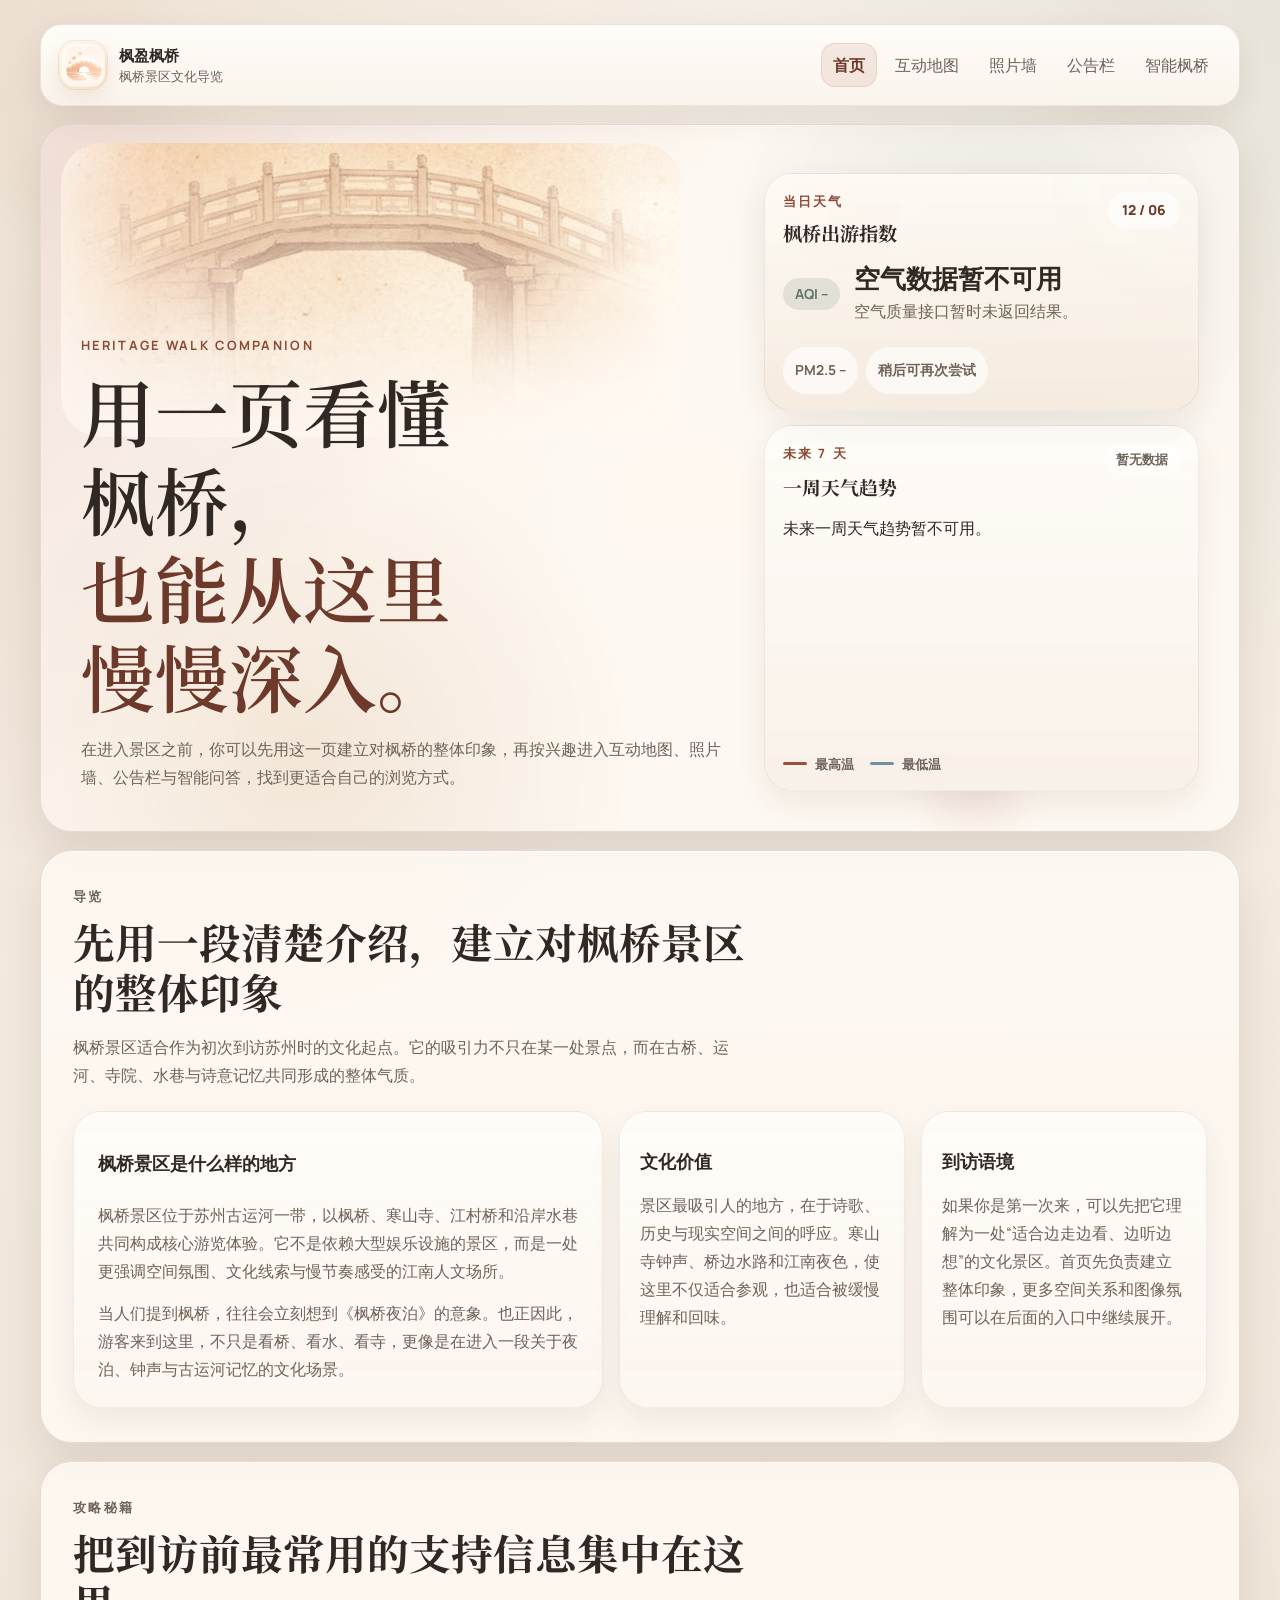
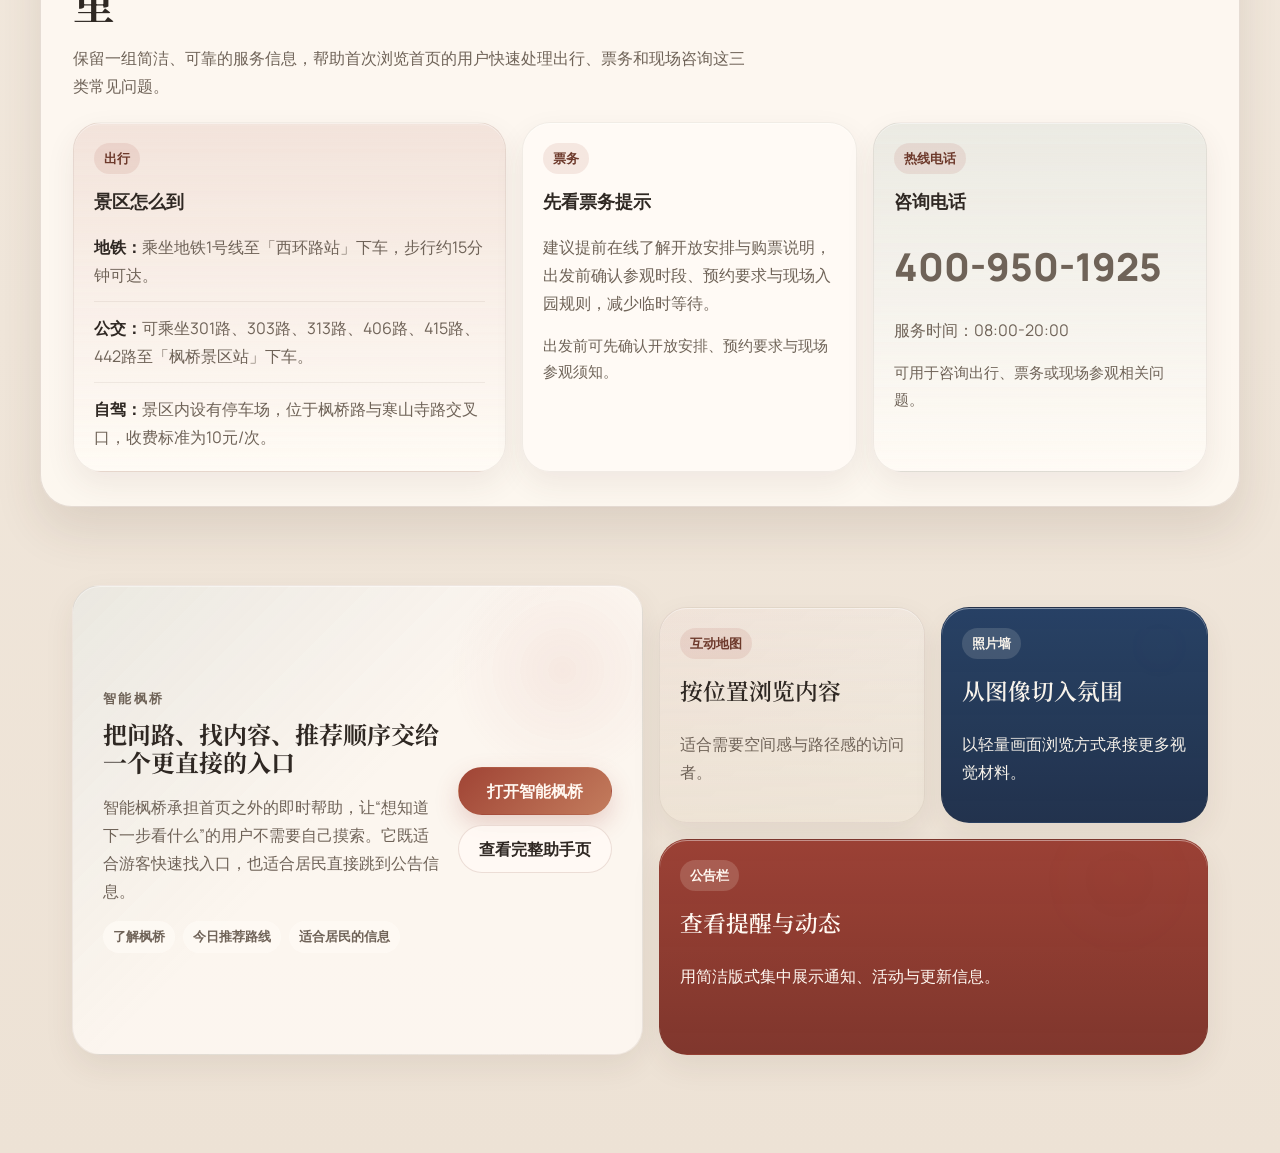
==== index.html @ 1d310743 "Version_2 commit: Refine the interative_map & photowall, substitue the log of website" ====
<!DOCTYPE html>
<html lang="zh-CN">
<head>
  <meta charset="UTF-8">
  <meta name="viewport" content="width=device-width, initial-scale=1.0">
  <title>枫盈枫桥 | 枫桥景区文化导览</title>
  <meta name="description" content="枫盈枫桥首页，集中呈现枫桥景区概览、游览信息、互动入口与社区动态。">
  <link rel="preconnect" href="https://fonts.googleapis.com">
  <link rel="preconnect" href="https://fonts.gstatic.com" crossorigin>
  <link href="https://fonts.googleapis.com/css2?family=Noto+Serif+SC:wght@400;500;600;700&family=Manrope:wght@400;500;600;700&display=swap" rel="stylesheet">
  <link rel="stylesheet" href="styles.css">
</head>
<body>
  <div class="page-shell">
    <header class="site-header">
      <a class="brand" href="#top" aria-label="返回首页">
        <span class="brand-mark"><img src="images/log.jpg" alt=""></span>
        <span class="brand-copy">
          <strong>枫盈枫桥</strong>
          <span>枫桥景区文化导览</span>
        </span>
      </a>

      <button class="menu-toggle" type="button" aria-expanded="false" aria-controls="site-nav">
        <span></span>
        <span></span>
        <span></span>
        <span class="sr-only">打开导航</span>
      </button>

      <nav class="site-nav" id="site-nav" aria-label="全站导航">
        <a href="#top" aria-current="page">首页</a>
        <a href="interactive-map.html">互动地图</a>
        <a href="photo-wall.html">照片墙</a>
        <a href="notice-board.html">公告栏</a>
        <a href="smart-agent.html">智能枫桥</a>
      </nav>
    </header>

    <main id="top">
        <section class="hero">
          <figure class="hero-bridge-art" aria-hidden="true">
          <img src="images/background_1.png" alt="">
          </figure>

        <div class="hero-copy">
          <p class="eyebrow">Heritage Walk Companion</p>
          <h1>用一页看懂枫桥，
            <span>也能从这里慢慢深入。</span>
          </h1>
          <p class="hero-summary">
            在进入景区之前，你可以先用这一页建立对枫桥的整体印象，再按兴趣进入互动地图、照片墙、公告栏与智能问答，找到更适合自己的浏览方式。
          </p>
        </div>

        <aside class="hero-panel" aria-label="概览信息">
          <section class="weather-card" aria-label="当日天气">
            <div class="weather-card-head">
              <div>
                <p class="eyebrow">当日天气</p>
                <h2>枫桥出游指数</h2>
              </div>
              <span class="weather-date" data-weather-date>加载中</span>
            </div>

            <div class="weather-ticker" data-weather-ticker>
              <article class="weather-slide is-active" data-weather-slide="overview">
                <div class="weather-main">
                  <span class="weather-icon" aria-hidden="true" data-weather-icon>…</span>
                  <div>
                    <strong data-weather-temp>实时获取中</strong>
                    <p data-weather-summary>正在同步枫桥景区当日天气。</p>
                  </div>
                </div>
                <div class="weather-meta">
                  <span data-weather-high>最高 --°C</span>
                  <span data-weather-low>最低 --°C</span>
                </div>
              </article>

              <article class="weather-slide" data-weather-slide="air">
                <div class="weather-main">
                  <span class="weather-badge" data-weather-aqi-badge>AQI --</span>
                  <div>
                    <strong data-weather-aqi-level>空气质量同步中</strong>
                    <p data-weather-aqi-summary>正在获取实时空气质量数据。</p>
                  </div>
                </div>
                <div class="weather-meta">
                  <span data-weather-pm25>PM2.5 --</span>
                  <span data-weather-aqi-tip>出行建议加载中</span>
                </div>
              </article>

              <article class="weather-slide" data-weather-slide="comfort">
                <div class="weather-main">
                  <span class="weather-badge" data-weather-humidity-badge>湿度 --</span>
                  <div>
                    <strong data-weather-wind>风速 --</strong>
                    <p data-weather-comfort-summary>正在生成当日出游感受。</p>
                  </div>
                </div>
                <div class="weather-meta">
                  <span data-weather-update>实时天气接入中</span>
                  <span data-weather-location>定位到枫桥景区</span>
                </div>
              </article>
            </div>
          </section>

          <section class="forecast-card" aria-label="未来七天天气趋势">
            <div class="forecast-card-head">
              <div>
                <p class="eyebrow">未来 7 天</p>
                <h2>一周天气趋势</h2>
              </div>
              <span class="forecast-update" data-forecast-update>同步中</span>
            </div>
            <div class="forecast-chart" data-forecast-chart aria-live="polite">
              正在生成未来一周天气趋势...
            </div>
            <div class="forecast-legend" aria-label="气温图例">
              <span><i class="forecast-legend-line forecast-legend-line-high" aria-hidden="true"></i>最高温</span>
              <span><i class="forecast-legend-line forecast-legend-line-low" aria-hidden="true"></i>最低温</span>
            </div>
          </section>
        </aside>
      </section>

      <section class="section section-guide" id="guide">
        <div class="section-heading">
          <p class="eyebrow">导览</p>
          <h2>先用一段清楚介绍，建立对枫桥景区的整体印象</h2>
          <p>枫桥景区适合作为初次到访苏州时的文化起点。它的吸引力不只在某一处景点，而在古桥、运河、寺院、水巷与诗意记忆共同形成的整体气质。</p>
        </div>

        <div class="overview-grid">
          <article class="overview-card overview-card-primary">
            <h3>枫桥景区是什么样的地方</h3>
            <p>枫桥景区位于苏州古运河一带，以枫桥、寒山寺、江村桥和沿岸水巷共同构成核心游览体验。它不是依赖大型娱乐设施的景区，而是一处更强调空间氛围、文化线索与慢节奏感受的江南人文场所。</p>
            <p>当人们提到枫桥，往往会立刻想到《枫桥夜泊》的意象。也正因此，游客来到这里，不只是看桥、看水、看寺，更像是在进入一段关于夜泊、钟声与古运河记忆的文化场景。</p>
          </article>
          <article class="overview-card">
            <h3>文化价值</h3>
            <p>景区最吸引人的地方，在于诗歌、历史与现实空间之间的呼应。寒山寺钟声、桥边水路和江南夜色，使这里不仅适合参观，也适合被缓慢理解和回味。</p>
          </article>
          <article class="overview-card">
            <h3>到访语境</h3>
            <p>如果你是第一次来，可以先把它理解为一处“适合边走边看、边听边想”的文化景区。首页先负责建立整体印象，更多空间关系和图像氛围可以在后面的入口中继续展开。</p>
          </article>
        </div>
      </section>

      <section class="section section-services" id="services">
        <div class="section-heading">
          <p class="eyebrow">攻略秘籍</p>
          <h2>把到访前最常用的支持信息集中在这里</h2>
          <p>保留一组简洁、可靠的服务信息，帮助首次浏览首页的用户快速处理出行、票务和现场咨询这三类常见问题。</p>
        </div>

        <div class="services-grid">
          <article class="service-card service-card-accent">
            <span class="entry-tag">出行</span>
            <h3>景区怎么到</h3>
            <div class="travel-list">
              <p><strong>地铁：</strong>乘坐地铁1号线至「西环路站」下车，步行约15分钟可达。</p>
              <p><strong>公交：</strong>可乘坐301路、303路、313路、406路、415路、442路至「枫桥景区站」下车。</p>
              <p><strong>自驾：</strong>景区内设有停车场，位于枫桥路与寒山寺路交叉口，收费标准为10元/次。</p>
            </div>
          </article>
          <article class="service-card">
            <span class="entry-tag">票务</span>
            <h3>先看票务提示</h3>
            <p>建议提前在线了解开放安排与购票说明，出发前确认参观时段、预约要求与现场入园规则，减少临时等待。</p>
            <p class="service-note">出发前可先确认开放安排、预约要求与现场参观须知。</p>
          </article>
          <article class="service-card service-card-dark">
            <span class="entry-tag">热线电话</span>
            <h3>咨询电话</h3>
            <p class="service-hotline">400-950-1925</p>
            <p>服务时间：08:00-20:00</p>
            <p class="service-note">可用于咨询出行、票务或现场参观相关问题。</p>
          </article>
        </div>
      </section>

      <section class="section section-entries">
        <div class="entry-layout">
          <div class="agent-banner">
            <div>
              <p class="eyebrow">智能枫桥</p>
              <h2>把问路、找内容、推荐顺序交给一个更直接的入口</h2>
              <p>智能枫桥承担首页之外的即时帮助，让“想知道下一步看什么”的用户不需要自己摸索。它既适合游客快速找入口，也适合居民直接跳到公告信息。</p>
              <div class="agent-preview-chips" aria-label="智能枫桥快捷帮助">
                <span>了解枫桥</span>
                <span>今日推荐路线</span>
                <span>适合居民的信息</span>
              </div>
            </div>
            <div class="agent-entry-actions">
              <button class="button button-primary" type="button" data-open-assistant="homepage">打开智能枫桥</button>
              <a class="button button-secondary" href="smart-agent.html">查看完整助手页</a>
            </div>
          </div>

          <div class="entry-grid">
            <a class="entry-card" href="interactive-map.html">
              <span class="entry-tag">互动地图</span>
              <h3>按位置浏览内容</h3>
              <p>适合需要空间感与路径感的访问者。</p>
            </a>
            <a class="entry-card entry-card-photo" href="photo-wall.html">
              <span class="entry-tag">照片墙</span>
              <h3>从图像切入氛围</h3>
              <p>以轻量画面浏览方式承接更多视觉材料。</p>
            </a>
            <a class="entry-card entry-card-notice" href="notice-board.html">
              <span class="entry-tag">公告栏</span>
              <h3>查看提醒与动态</h3>
              <p>用简洁版式集中展示通知、活动与更新信息。</p>
            </a>
          </div>
        </div>
      </section>
    </main>
  </div>

  <div class="assistant-modal" id="assistant-modal" aria-hidden="true">
    <div class="assistant-modal-backdrop" data-close-assistant="true"></div>
    <section class="assistant-sheet" role="dialog" aria-modal="true" aria-labelledby="assistant-sheet-title">
      <header class="assistant-sheet-header">
        <div>
          <p class="eyebrow">智能枫桥</p>
          <h2 id="assistant-sheet-title">景区导览助手</h2>
        </div>
        <button class="assistant-close" type="button" data-close-assistant="true" aria-label="关闭智能枫桥">关闭</button>
      </header>
      <div class="assistant-sheet-body" id="assistant-modal-root"></div>
    </section>
  </div>

  <script src="script.js"></script>
  <script src="smart-agent-data.js"></script>
  <script src="smart-agent.js"></script>
</body>
</html>
---- styles.css ----
﻿:root {
  --color-bg: #f6eee2;
  --color-bg-soft: #fcf7ef;
  --color-paper: #fff8f1;
  --color-surface: rgba(255, 250, 244, 0.82);
  --color-surface-strong: #faf2e5;
  --color-surface-card-top: rgba(255, 253, 249, 0.9);
  --color-surface-card-bottom: rgba(250, 244, 237, 0.82);
  --color-surface-panel-top: rgba(252, 248, 242, 0.98);
  --color-surface-panel-bottom: rgba(247, 239, 231, 0.96);
  --color-text: #2f2823;
  --color-text-muted: #6f6358;
  --color-text-soft: #8a7b70;
  --color-border: rgba(87, 61, 46, 0.14);
  --color-border-soft: rgba(74, 57, 45, 0.08);
  --color-border-strong: rgba(101, 73, 56, 0.12);
  --color-accent: #8c4a37;
  --color-accent-deep: #6d392b;
  --color-maple: #a04435;
  --color-maple-soft: rgba(160, 68, 53, 0.12);
  --color-vermillion: #b5523f;
  --color-moss: #6e8167;
  --color-forest: #5c7465;
  --color-lacquer: #5a3b2d;
  --color-gold-wash: rgba(202, 163, 105, 0.14);
  --color-overlay: rgba(44, 36, 30, 0.3);
  --color-overlay-strong: rgba(44, 36, 30, 0.34);
  --shadow-card: 0 22px 48px rgba(73, 48, 33, 0.12);
  --shadow-soft: 0 12px 30px rgba(73, 48, 33, 0.08);
  --shadow-raised: 0 14px 28px rgba(61, 44, 33, 0.16);
  --shadow-accent: 0 10px 24px rgba(160, 68, 53, 0.22);
  --radius-xl: 32px;
  --radius-lg: 28px;
  --radius-md: 20px;
  --radius-sm: 14px;
  --space-2xs: 8px;
  --space-xs: 10px;
  --space-sm: 14px;
  --space-md: 18px;
  --space-lg: 22px;
  --space-xl: 28px;
  --focus-ring: 0 0 0 3px rgba(160, 68, 53, 0.16);
  --transition-base: 0.22s ease;
  --transition-slow: 0.28s ease;
  --bg: var(--color-bg);
  --bg-soft: var(--color-bg-soft);
  --surface: var(--color-surface);
  --surface-strong: var(--color-surface-strong);
  --paper: var(--color-paper);
  --ink: var(--color-text);
  --muted: var(--color-text-muted);
  --line: var(--color-border);
  --accent: var(--color-accent);
  --accent-deep: var(--color-accent-deep);
  --maple: var(--color-maple);
  --maple-soft: var(--color-maple-soft);
  --vermillion: var(--color-vermillion);
  --moss: var(--color-moss);
  --forest: var(--color-forest);
  --lacquer: var(--color-lacquer);
  --gold-wash: var(--color-gold-wash);
  --shadow: var(--shadow-card);
}

* {
  box-sizing: border-box;
}

html {
  scroll-behavior: smooth;
}

body {
  margin: 0;
  line-height: 1.5;
  font-family: "Manrope", "PingFang SC", "Microsoft YaHei", sans-serif;
  color: var(--ink);
  background:
    radial-gradient(circle at top left, rgba(177, 134, 95, 0.16), transparent 26%),
    radial-gradient(circle at top right, rgba(115, 137, 120, 0.12), transparent 24%),
    radial-gradient(circle at 18% 22%, rgba(160, 68, 53, 0.07), transparent 18%),
    linear-gradient(180deg, #f8f1e8 0%, #f3eadf 40%, #ede2d5 100%);
}

body::before {
  content: "";
  position: fixed;
  inset: 0;
  pointer-events: none;
  background:
    radial-gradient(circle at 8% 14%, rgba(160, 68, 53, 0.06), transparent 10%),
    radial-gradient(circle at 88% 10%, rgba(181, 82, 63, 0.05), transparent 9%),
    radial-gradient(circle at 82% 78%, rgba(160, 68, 53, 0.04), transparent 10%);
  z-index: 0;
}

body.nav-open {
  overflow: hidden;
}

body.map-modal-open {
  overflow: hidden;
}

body.assistant-open {
  overflow: hidden;
}

body.photo-lightbox-open {
  overflow: hidden;
}

body.photo-wall-page {
  background:
    radial-gradient(circle at top left, rgba(185, 150, 119, 0.16), transparent 24%),
    radial-gradient(circle at 85% 12%, rgba(104, 129, 117, 0.14), transparent 20%),
    linear-gradient(180deg, #f7f0e6 0%, #f3ecdf 45%, #efe5d8 100%);
}

body.interactive-map-page {
  background:
    radial-gradient(circle at top left, rgba(166, 139, 109, 0.18), transparent 24%),
    radial-gradient(circle at top right, rgba(93, 122, 129, 0.14), transparent 22%),
    linear-gradient(180deg, #f6efe3 0%, #f0e6d7 42%, #ebe2d3 100%);
}

body.notice-board-page {
  background:
    radial-gradient(circle at top left, rgba(153, 129, 107, 0.14), transparent 24%),
    radial-gradient(circle at top right, rgba(123, 142, 129, 0.12), transparent 22%),
    linear-gradient(180deg, #f4eee4 0%, #eee6da 46%, #e7ddd0 100%);
}

body.smart-agent-page {
  background:
    radial-gradient(circle at top left, rgba(179, 142, 108, 0.16), transparent 24%),
    radial-gradient(circle at top right, rgba(111, 132, 120, 0.14), transparent 22%),
    linear-gradient(180deg, #f6efe4 0%, #f0e7db 46%, #eadecf 100%);
}

a {
  color: inherit;
  text-decoration: none;
  transition: color var(--transition-base), background-color var(--transition-base), border-color var(--transition-base), box-shadow var(--transition-base), transform var(--transition-base);
}

button,
input,
textarea,
select {
  font: inherit;
}

button,
input,
textarea,
select,
a,
[role="button"] {
  transition: color var(--transition-base), background-color var(--transition-base), border-color var(--transition-base), box-shadow var(--transition-base), transform var(--transition-base), opacity var(--transition-base);
}

:where(a, button, input, textarea, select, [role="button"]):focus-visible {
  outline: none;
  box-shadow: var(--focus-ring);
}

.sr-only {
  position: absolute;
  width: 1px;
  height: 1px;
  padding: 0;
  margin: -1px;
  overflow: hidden;
  clip: rect(0, 0, 0, 0);
  white-space: nowrap;
  border: 0;
}

.page-shell {
  width: min(1120px, calc(100% - 24px));
  margin: 0 auto;
  padding: 18px 0 64px;
  position: relative;
  z-index: 1;
}

.site-header {
  position: sticky;
  top: 12px;
  z-index: 20;
  display: flex;
  align-items: center;
  justify-content: space-between;
  gap: 12px;
  padding: 14px 16px;
  border: 1px solid var(--color-border-strong);
  border-radius: 22px;
  background:
    linear-gradient(180deg, var(--color-surface-card-top), rgba(250, 243, 235, 0.84)),
    rgba(251, 247, 241, 0.84);
  backdrop-filter: blur(16px);
  box-shadow: var(--shadow-soft);
}

.brand {
  display: inline-flex;
  align-items: center;
  gap: 12px;
  min-width: 0;
}

.brand-mark {
  position: relative;
  display: grid;
  place-items: center;
  width: 48px;
  height: 48px;
  padding: 3px;
  border-radius: 16px;
  overflow: hidden;
  background:
    radial-gradient(circle at 30% 28%, rgba(255, 249, 242, 0.98), rgba(251, 238, 224, 0.94) 52%, rgba(238, 215, 188, 0.88) 100%),
    linear-gradient(180deg, rgba(255, 251, 245, 0.98), rgba(243, 230, 214, 0.92));
  box-shadow:
    0 8px 18px rgba(180, 125, 81, 0.14),
    0 0 0 1px rgba(212, 176, 139, 0.26),
    inset 0 1px 0 rgba(255, 255, 255, 0.66);
  isolation: isolate;
}

.brand-mark::before {
  content: "";
  position: absolute;
  inset: 4px;
  border-radius: 13px;
  background:
    radial-gradient(circle at 50% 50%, rgba(246, 194, 143, 0.18), transparent 64%),
    linear-gradient(180deg, rgba(255, 248, 241, 0.72), rgba(255, 241, 226, 0.3));
  z-index: 0;
}

.brand-mark img {
  display: block;
  width: 100%;
  height: 100%;
  position: relative;
  z-index: 1;
  border-radius: 13px;
  object-fit: cover;
  box-shadow:
    0 0 0 1px rgba(255, 247, 237, 0.72),
    0 0 18px rgba(244, 190, 140, 0.12);
  filter: saturate(1.03) brightness(1.01);
}

.brand-copy {
  display: flex;
  flex-direction: column;
  min-width: 0;
}

.brand-copy strong {
  font-size: 0.96rem;
}

.brand-copy span {
  color: var(--muted);
  font-size: 0.8rem;
}

.menu-toggle {
  display: inline-flex;
  flex-direction: column;
  justify-content: center;
  gap: 4px;
  width: 44px;
  height: 44px;
  padding: 0 11px;
  border: 0;
  border-radius: 14px;
  background: linear-gradient(180deg, #f3e8db, #eadccc);
  cursor: pointer;
}

.menu-toggle span:not(.sr-only) {
  display: block;
  width: 100%;
  height: 2px;
  border-radius: 999px;
  background: var(--ink);
  transition: transform 0.25s ease, opacity 0.25s ease;
}

.site-nav {
  position: fixed;
  top: 84px;
  right: 12px;
  left: 12px;
  display: grid;
  gap: 8px;
  padding: 16px;
  border: 1px solid var(--color-border-strong);
  border-radius: 24px;
  background:
    linear-gradient(180deg, rgba(255, 251, 245, 0.98), rgba(249, 241, 232, 0.98)),
    rgba(250, 244, 235, 0.98);
  box-shadow: var(--shadow);
  transform: translateY(-16px);
  opacity: 0;
  pointer-events: none;
  transition: opacity 0.25s ease, transform 0.25s ease;
}

.site-nav a {
  display: block;
  padding: 12px 14px;
  border-radius: 14px;
  color: var(--muted);
  background: rgba(255, 255, 255, 0.48);
}

.site-nav a[aria-current="page"] {
  background:
    linear-gradient(180deg, rgba(160, 68, 53, 0.16), rgba(196, 129, 93, 0.12)),
    rgba(255, 247, 239, 0.9);
  color: var(--accent-deep);
  font-weight: 800;
  box-shadow: inset 0 0 0 1px rgba(160, 68, 53, 0.12);
}

.site-nav a:hover,
.site-nav a:focus-visible {
  background: rgba(177, 96, 73, 0.1);
  color: var(--ink);
}

body.nav-open .site-nav {
  opacity: 1;
  transform: translateY(0);
  pointer-events: auto;
}

body.nav-open .menu-toggle span:nth-child(1) {
  transform: translateY(6px) rotate(45deg);
}

body.nav-open .menu-toggle span:nth-child(2) {
  opacity: 0;
}

body.nav-open .menu-toggle span:nth-child(3) {
  transform: translateY(-6px) rotate(-45deg);
}

main {
  display: grid;
  gap: 18px;
  margin-top: 18px;
}

.photo-wall-main {
  display: grid;
  gap: 18px;
  margin-top: 18px;
}

.interactive-map-main {
  display: grid;
  gap: 18px;
  margin-top: 18px;
}

.notice-board-main {
  display: grid;
  gap: 18px;
  margin-top: 18px;
}

.smart-agent-main {
  display: grid;
  gap: 18px;
  margin-top: 18px;
}

.hero,
.section {
  border: 1px solid var(--line);
  border-radius: var(--radius-xl);
  background: var(--surface);
  box-shadow: var(--shadow);
  box-shadow:
    inset 0 1px 0 rgba(255, 255, 255, 0.48),
    var(--shadow);
}

.section[id] {
  scroll-margin-top: 108px;
}

.hero {
  position: relative;
  overflow: hidden;
  display: grid;
  gap: 24px;
  padding: 28px 20px;
  isolation: isolate;
}

.hero::before {
  content: "";
  position: absolute;
  inset: 0;
  background:
    linear-gradient(135deg, rgba(160, 68, 53, 0.12), transparent 38%),
    radial-gradient(circle at 80% 18%, rgba(111, 132, 120, 0.14), transparent 25%),
    radial-gradient(circle at 22% 90%, rgba(200, 155, 107, 0.18), transparent 30%),
    radial-gradient(circle at 12% 18%, rgba(181, 82, 63, 0.07), transparent 16%);
  pointer-events: none;
}

.hero::after {
  content: "";
  position: absolute;
  inset: auto auto -10% 68%;
  width: 240px;
  height: 240px;
  background:
    radial-gradient(circle at 50% 50%, rgba(160, 68, 53, 0.13), transparent 38%),
    radial-gradient(circle at 30% 38%, rgba(192, 112, 86, 0.16), transparent 22%);
  filter: blur(12px);
  pointer-events: none;
}

.hero-copy,
.hero-panel,
.section {
  position: relative;
}

.hero-copy,
.hero-panel {
  z-index: 2;
}

.hero .hero-copy {
  padding-top: 72px;
}

.hero-bridge-art {
  position: absolute;
  top: 18px;
  left: 16px;
  width: min(74%, 700px);
  margin: 0;
  opacity: 0.76;
  pointer-events: none;
  z-index: 1;
  filter: saturate(0.94);
}

.hero-bridge-art::after {
  content: "";
  position: absolute;
  inset: 0;
  background:
    radial-gradient(circle at 26% 24%, rgba(255, 244, 233, 0.12) 0%, rgba(255, 244, 233, 0.02) 42%, rgba(255, 244, 233, 0) 68%),
    linear-gradient(180deg, rgba(255, 248, 241, 0.05) 0%, rgba(255, 248, 241, 0.22) 38%, rgba(255, 248, 241, 0.84) 84%, rgba(255, 248, 241, 0.96) 100%),
    linear-gradient(90deg, rgba(255, 248, 241, 0.84) 0%, rgba(255, 248, 241, 0.14) 14%, rgba(255, 248, 241, 0.02) 34%, rgba(255, 248, 241, 0.04) 74%, rgba(255, 248, 241, 0.72) 100%);
  border-radius: 40px;
}

.hero-bridge-art img {
  display: block;
  width: 100%;
  height: auto;
  border-radius: 40px;
  filter: sepia(0.08) saturate(0.95) contrast(0.99) brightness(1.02);
  mix-blend-mode: screen;
  -webkit-mask-image:
    radial-gradient(circle at 34% 32%, rgba(0, 0, 0, 1) 0%, rgba(0, 0, 0, 0.98) 28%, rgba(0, 0, 0, 0.86) 52%, rgba(0, 0, 0, 0.42) 78%, transparent 100%),
    linear-gradient(180deg, rgba(0, 0, 0, 0.98) 0%, rgba(0, 0, 0, 0.9) 42%, rgba(0, 0, 0, 0.36) 82%, transparent 100%);
  mask-image:
    radial-gradient(circle at 34% 32%, rgba(0, 0, 0, 1) 0%, rgba(0, 0, 0, 0.98) 28%, rgba(0, 0, 0, 0.86) 52%, rgba(0, 0, 0, 0.42) 78%, transparent 100%),
    linear-gradient(180deg, rgba(0, 0, 0, 0.98) 0%, rgba(0, 0, 0, 0.9) 42%, rgba(0, 0, 0, 0.36) 82%, transparent 100%);
}

.eyebrow {
  margin: 0 0 10px;
  color: var(--accent);
  font-size: 0.8rem;
  font-weight: 700;
  letter-spacing: 0.18em;
  text-transform: uppercase;
}

.hero h1,
.section-heading h2,
.agent-banner h2,
.weather-card h2 {
  margin: 0;
  font-family: "Noto Serif SC", serif;
  line-height: 1.2;
}

.hero h1 {
  max-width: 10ch;
  font-size: clamp(2.1rem, 7vw, 4.6rem);
  font-weight: 600;
}

.hero h1 span {
  display: block;
  color: var(--accent-deep);
}

.hero-summary,
.section-heading p,
.overview-card p,
.travel-list p,
.wander-card p,
.service-card p,
.agent-banner p,
.entry-card p,
.hero-card p {
  color: var(--muted);
  line-height: 1.75;
}

.hero-actions {
  display: flex;
  flex-direction: column;
  gap: 10px;
  margin-top: 22px;
}

.hero-copy > *:last-child,
.interactive-map-copy > *:last-child,
.photo-wall-hero-copy > *:last-child,
.smart-agent-copy > *:last-child {
  margin-bottom: 0;
}

.button {
  display: inline-flex;
  align-items: center;
  justify-content: center;
  min-height: 48px;
  padding: 0 20px;
  border-radius: 999px;
  font-weight: 700;
  border: 1px solid transparent;
}

.button-primary {
  background: linear-gradient(135deg, var(--maple), #c37c5d);
  color: #fff8f1;
  box-shadow: var(--shadow-accent);
}

.button-secondary {
  border: 1px solid rgba(140, 74, 55, 0.16);
  background: rgba(255, 250, 245, 0.8);
}

.button:hover,
.button:focus-visible {
  transform: translateY(-1px);
}

.button-primary:hover,
.button-primary:focus-visible {
  filter: saturate(1.03);
}

.button-secondary:hover,
.button-secondary:focus-visible {
  background: rgba(255, 248, 240, 0.94);
}

.hero-panel {
  display: grid;
  gap: 14px;
}

.hero-card,
.weather-card,
.overview-card,
.wander-card,
.service-card,
.entry-card,
.agent-banner {
  border: 1px solid var(--color-border-soft);
  border-radius: var(--radius-lg);
  background:
    linear-gradient(180deg, rgba(255, 253, 249, 0.8), rgba(251, 244, 236, 0.72)),
    rgba(255, 251, 245, 0.7);
  box-shadow:
    inset 0 1px 0 rgba(255, 255, 255, 0.42),
    var(--shadow-soft);
}

.hero-card {
  padding: 20px;
}

.weather-card {
  position: relative;
  overflow: hidden;
  padding: 18px 18px 16px;
  background:
    linear-gradient(180deg, rgba(255, 251, 245, 0.9), rgba(245, 235, 223, 0.95)),
    radial-gradient(circle at top right, rgba(111, 132, 120, 0.14), transparent 35%),
    radial-gradient(circle at 18% 18%, rgba(181, 82, 63, 0.08), transparent 20%);
}

.weather-card-head {
  display: flex;
  align-items: flex-start;
  justify-content: space-between;
  gap: 12px;
  margin-bottom: 12px;
}

.weather-card h2 {
  font-size: 1.2rem;
}

.weather-date {
  display: inline-flex;
  align-items: center;
  justify-content: center;
  min-width: 72px;
  padding: 8px 12px;
  border-radius: 999px;
  background: rgba(255, 255, 255, 0.55);
  color: var(--accent-deep);
  font-size: 0.86rem;
  font-weight: 800;
}

.weather-ticker {
  position: relative;
  min-height: 138px;
}

.weather-slide {
  position: absolute;
  inset: 0;
  display: grid;
  gap: 14px;
  opacity: 0;
  transform: translateY(14px);
  transition: opacity 0.45s ease, transform 0.45s ease;
  pointer-events: none;
}

.weather-slide.is-active {
  opacity: 1;
  transform: translateY(0);
}

.weather-main {
  display: flex;
  align-items: center;
  gap: 14px;
}

.weather-icon {
  display: grid;
  place-items: center;
  width: 54px;
  height: 54px;
  border-radius: 18px;
  background: rgba(143, 95, 63, 0.12);
  font-size: 1.7rem;
}

.weather-main strong {
  display: block;
  font-size: 1.6rem;
  line-height: 1.15;
}

.weather-main p,
.weather-meta span {
  color: var(--muted);
}

.weather-main p {
  margin: 6px 0 0;
  line-height: 1.6;
}

.weather-meta {
  display: flex;
  flex-wrap: wrap;
  gap: 8px;
}

.weather-meta span,
.weather-badge {
  display: inline-flex;
  align-items: center;
  min-height: 32px;
  padding: 0 12px;
  border-radius: 999px;
  background: rgba(255, 255, 255, 0.64);
  font-size: 0.86rem;
  font-weight: 700;
}

.hero-card,
.overview-card,
.wander-card,
.service-card,
.entry-card,
.wall-stat-card,
.upload-note-card,
.photo-card,
.map-overview-card,
.map-tip-card,
.notice-overview-card,
.notice-card,
.notice-column,
.assistant-actions-panel,
.assistant-response-card,
.assistant-sheet,
.map-sheet {
  border: 1px solid var(--color-border-soft);
  box-shadow:
    inset 0 1px 0 rgba(255, 255, 255, 0.42),
    var(--shadow-soft);
}

.weather-badge {
  background: rgba(92, 116, 101, 0.14);
  color: var(--forest);
}

.weather-badge-warn {
  background: rgba(176, 88, 67, 0.16);
  color: var(--accent-deep);
}

.forecast-card {
  padding: 18px 18px 16px;
  border: 1px solid var(--color-border-soft);
  border-radius: var(--radius-lg);
  background:
    linear-gradient(180deg, rgba(255, 253, 249, 0.84), rgba(248, 240, 231, 0.9)),
    rgba(255, 251, 245, 0.76);
  box-shadow:
    inset 0 1px 0 rgba(255, 255, 255, 0.42),
    var(--shadow-soft);
}

.forecast-card-head {
  display: flex;
  align-items: flex-start;
  justify-content: space-between;
  gap: 12px;
  margin-bottom: 14px;
}

.forecast-card h2 {
  margin: 0;
  font-family: "Noto Serif SC", serif;
  font-size: 1.18rem;
}

.forecast-update {
  display: inline-flex;
  align-items: center;
  min-height: 30px;
  padding: 0 12px;
  border-radius: 999px;
  background: rgba(255, 255, 255, 0.62);
  color: var(--muted);
  font-size: 0.8rem;
  font-weight: 700;
}

.forecast-chart {
  min-height: 240px;
}

.forecast-chart svg {
  display: block;
  width: 100%;
  height: auto;
}

.forecast-legend {
  display: flex;
  flex-wrap: wrap;
  gap: 10px 16px;
  margin-top: 10px;
  color: var(--muted);
  font-size: 0.84rem;
  font-weight: 700;
}

.forecast-legend span {
  display: inline-flex;
  align-items: center;
  gap: 8px;
}

.forecast-legend-line {
  display: inline-block;
  width: 24px;
  height: 3px;
  border-radius: 999px;
}

.forecast-legend-line-high {
  background: #9a4f3c;
}

.forecast-legend-line-low {
  background: #6f92a0;
}

.kicker,
.route-time,
.entry-tag {
  display: inline-flex;
  align-items: center;
  gap: 6px;
  width: fit-content;
  padding: 6px 10px;
  border-radius: 999px;
  background: rgba(160, 68, 53, 0.11);
  color: var(--accent-deep);
  font-size: 0.8rem;
  font-weight: 700;
}

.hero-card strong,
.overview-card h3,
.wander-card h3,
.service-card h3,
.entry-card h3 {
  display: block;
  margin-top: 14px;
  font-size: 1.12rem;
}

.hero-metrics {
  display: grid;
  grid-template-columns: repeat(3, minmax(0, 1fr));
  gap: 10px;
}

.hero-metrics article {
  padding: 16px 14px;
  border-radius: 22px;
  background:
    linear-gradient(180deg, rgba(247, 238, 228, 0.94), rgba(242, 232, 220, 0.9));
  text-align: center;
}

.hero-metrics span {
  display: block;
  font-size: 1.05rem;
  font-weight: 800;
  color: var(--accent-deep);
}

.hero-metrics p {
  margin: 6px 0 0;
  color: var(--muted);
  font-size: 0.86rem;
}

.section {
  padding: 26px 20px;
}

.section-heading {
  max-width: 680px;
  position: relative;
}

.section-heading p:last-child {
  margin-bottom: 0;
}

.section-heading h2 {
  font-size: clamp(1.6rem, 5vw, 2.6rem);
}

.overview-grid,
.services-grid,
.entry-grid,
.entry-layout {
  display: grid;
  gap: 14px;
  margin-top: 22px;
}

.overview-card,
.service-card,
.entry-card {
  padding: 20px;
}

.overview-card-primary {
  display: grid;
  gap: 14px;
}

.overview-card h3 {
  margin-bottom: 10px;
}

.overview-card-primary p {
  margin: 0;
}

.travel-list {
  display: grid;
  gap: 12px;
  margin-top: 14px;
}

.travel-list p {
  margin: 0;
  padding-top: 12px;
  border-top: 1px solid rgba(74, 57, 45, 0.08);
}

.travel-list p:first-child {
  padding-top: 0;
  border-top: 0;
}

.travel-list strong {
  color: var(--ink);
}

.services-grid {
  grid-template-columns: 1fr;
}

.service-card {
  background: rgba(255, 252, 247, 0.78);
}

.service-card-accent {
  background:
    linear-gradient(180deg, rgba(160, 68, 53, 0.13), rgba(255, 251, 245, 0.88)),
    rgba(255, 251, 245, 0.78);
}

.service-card-dark {
  background:
    linear-gradient(180deg, rgba(92, 116, 101, 0.12), rgba(255, 251, 245, 0.88)),
    rgba(255, 251, 245, 0.8);
}

.service-hotline {
  margin: 12px 0 0;
  color: var(--accent-deep);
  font-size: clamp(1.7rem, 5vw, 2.4rem);
  font-weight: 800;
  line-height: 1.2;
}

.service-note {
  font-size: 0.94rem;
}

.services-grid .service-card {
  height: 100%;
}

.agent-banner {
  display: grid;
  gap: 18px;
  padding: 22px 20px;
  background:
    linear-gradient(135deg, rgba(111, 132, 120, 0.12), transparent 48%),
    radial-gradient(circle at 86% 18%, rgba(181, 82, 63, 0.08), transparent 18%),
    rgba(255, 251, 245, 0.8);
}

.entry-layout {
  align-items: start;
}

.section-entries {
  padding: 0;
  border: 0;
  border-radius: 0;
  background: transparent;
  box-shadow: none;
}

.entry-layout .agent-banner {
  min-height: 100%;
}

.entry-card {
  display: block;
  min-height: 184px;
  background:
    linear-gradient(180deg, rgba(255, 251, 245, 0.42), rgba(239, 229, 215, 0.84)),
    linear-gradient(135deg, rgba(160, 68, 53, 0.12), rgba(111, 132, 120, 0.08));
}

.entry-card-notice {
  color: #fff8f1;
  background:
    linear-gradient(180deg, rgba(151, 58, 46, 0.96), rgba(121, 43, 34, 0.94)),
    radial-gradient(circle at 84% 18%, rgba(221, 171, 127, 0.22), transparent 18%);
}

.entry-card-notice .entry-tag {
  background: rgba(255, 244, 237, 0.16);
  color: #fff8f1;
}

.entry-card-notice h3,
.entry-card-notice p {
  color: #fff8f1;
}

.entry-card-photo {
  color: #f8f3eb;
  background:
    linear-gradient(180deg, rgba(35, 61, 98, 0.98), rgba(25, 43, 71, 0.96)),
    radial-gradient(circle at 82% 18%, rgba(218, 182, 124, 0.18), transparent 18%);
}

.entry-card-photo .entry-tag {
  background: rgba(248, 243, 235, 0.14);
  color: #f8f3eb;
}

.entry-card-photo h3,
.entry-card-photo p {
  color: #f8f3eb;
}

.entry-card h3 {
  font-family: "Noto Serif SC", serif;
  font-size: 1.42rem;
  font-weight: 600;
}

.entry-card:hover,
.entry-card:focus-visible {
  transform: translateY(-2px);
  box-shadow: 0 18px 32px rgba(69, 45, 31, 0.1);
}

.photo-wall-hero,
.photo-wall-upload,
.photo-wall-gallery {
  border: 1px solid var(--line);
  border-radius: 32px;
  background: rgba(255, 250, 244, 0.82);
  box-shadow: var(--shadow);
}

.photo-wall-hero {
  position: relative;
  overflow: hidden;
  display: grid;
  gap: 22px;
  padding: 28px 20px;
  background:
    radial-gradient(circle at top right, rgba(104, 129, 117, 0.12), transparent 24%),
    radial-gradient(circle at bottom left, rgba(185, 150, 119, 0.14), transparent 28%),
    radial-gradient(circle at 80% 20%, rgba(160, 68, 53, 0.08), transparent 18%),
    rgba(255, 250, 244, 0.9);
}

.photo-wall-hero::after {
  content: "";
  position: absolute;
  right: -60px;
  bottom: -40px;
  width: 220px;
  height: 220px;
  background:
    radial-gradient(circle, rgba(143, 95, 63, 0.08), transparent 68%);
  pointer-events: none;
}

.photo-wall-hero-copy,
.photo-wall-hero-panel {
  position: relative;
  z-index: 1;
}

.photo-wall-hero h1 {
  margin: 0;
  max-width: 12ch;
  font-family: "Noto Serif SC", serif;
  font-size: clamp(2.2rem, 8vw, 4.8rem);
  line-height: 1.14;
}

.photo-wall-hero h1 span {
  display: block;
  color: var(--accent-deep);
}

.photo-wall-hero-panel {
  display: grid;
  gap: 14px;
}

.photo-wall-upload-card,
.wall-stat-card,
.upload-note-card,
.photo-card {
  border: 1px solid rgba(74, 57, 45, 0.08);
  border-radius: 26px;
  background:
    linear-gradient(180deg, rgba(255, 253, 249, 0.82), rgba(250, 243, 235, 0.76)),
    rgba(255, 251, 245, 0.78);
}

.photo-wall-upload-card {
  display: grid;
  gap: 16px;
  padding: 20px;
}

.photo-wall-upload-intro {
  display: grid;
  gap: 8px;
}

.photo-wall-upload-intro h2 {
  margin: 0;
  font-family: "Noto Serif SC", serif;
  font-size: clamp(1.38rem, 4vw, 2rem);
  line-height: 1.26;
}

.photo-wall-upload-intro p:last-child,
.photo-wall-hero-meta {
  margin: 0;
  color: var(--muted);
  line-height: 1.68;
}

.photo-wall-hero-meta span {
  color: var(--accent-deep);
  font-weight: 800;
}

.wall-stat-card {
  padding: 20px;
}

.wall-stat-grid {
  display: grid;
  grid-template-columns: repeat(3, minmax(0, 1fr));
  gap: 10px;
}

.wall-stat-grid article {
  padding: 16px 12px;
  border-radius: 22px;
  background: rgba(244, 235, 224, 0.88);
  text-align: center;
}

.wall-stat-grid span {
  display: block;
  color: var(--accent-deep);
  font-size: 1.02rem;
  font-weight: 800;
}

.wall-stat-grid p {
  margin: 6px 0 0;
  color: var(--muted);
  font-size: 0.86rem;
}

.upload-heading {
  display: grid;
  gap: 18px;
}

.upload-dropzone {
  position: relative;
  display: grid;
  place-items: center;
  gap: 10px;
  min-height: 204px;
  padding: 22px;
  border: 1px dashed rgba(160, 68, 53, 0.26);
  border-radius: 28px;
  background:
    linear-gradient(180deg, rgba(255, 251, 245, 0.56), rgba(242, 232, 220, 0.9)),
    radial-gradient(circle at 85% 18%, rgba(181, 82, 63, 0.08), transparent 16%),
    rgba(255, 251, 245, 0.8);
  text-align: center;
  cursor: pointer;
}

.upload-dropzone-hero {
  min-height: 276px;
}

.upload-dropzone input {
  position: absolute;
  width: 1px;
  height: 1px;
  opacity: 0;
  pointer-events: none;
}

.upload-icon {
  display: grid;
  place-items: center;
  width: 58px;
  height: 58px;
  border-radius: 20px;
  background: rgba(143, 95, 63, 0.12);
  color: var(--accent-deep);
  font-size: 2rem;
  line-height: 1;
}

.upload-dropzone strong {
  font-size: 1.16rem;
}

.upload-dropzone span:last-child {
  color: var(--muted);
  line-height: 1.7;
}

.upload-actions {
  display: grid;
  gap: 14px;
  margin-top: 18px;
}

.upload-note-card {
  padding: 18px 20px;
}

.upload-note-card h3,
.photo-card h3 {
  margin: 0;
  font-size: 1.08rem;
}

.upload-note-card p,
.photo-card p {
  margin: 10px 0 0;
  color: var(--muted);
  line-height: 1.7;
}

.gallery-topbar {
  display: grid;
  gap: 18px;
}

.gallery-grid {
  display: grid;
  gap: 14px;
  margin-top: 22px;
}

.photo-card {
  overflow: hidden;
  padding: 12px;
}

.photo-frame {
  display: block;
  width: 100%;
  padding: 0;
  border: 0;
  overflow: hidden;
  border-radius: 20px;
  background: #ebe2d6;
  cursor: pointer;
}

.photo-frame img {
  display: block;
  width: 100%;
  height: auto;
  object-fit: contain;
  transition: transform var(--transition-slow);
}

.photo-frame-uploaded {
  outline: 2px solid rgba(92, 116, 101, 0.28);
  outline-offset: -2px;
}

.photo-frame:hover img,
.photo-frame:focus-visible img {
  transform: scale(1.02);
}

.photo-card-copy {
  padding: 14px 4px 6px;
}

.photo-card-meta {
  display: flex;
  align-items: center;
  justify-content: flex-start;
  gap: 10px;
}

.photo-date {
  display: inline-flex;
  align-items: center;
  min-height: 30px;
  padding: 0 10px;
  border-radius: 999px;
  font-size: 0.8rem;
  font-weight: 700;
}

.photo-date {
  color: var(--color-text-soft);
  background: rgba(244, 235, 224, 0.9);
}

.photo-lightbox {
  position: fixed;
  inset: 0;
  z-index: 68;
  display: grid;
  align-items: end;
  opacity: 0;
  pointer-events: none;
  transition: opacity 0.28s ease;
}

.photo-lightbox.is-open {
  opacity: 1;
  pointer-events: auto;
}

.photo-lightbox-backdrop {
  position: absolute;
  inset: 0;
  background: rgba(44, 36, 30, 0.26);
  backdrop-filter: blur(5px);
}

.photo-lightbox-sheet {
  position: relative;
  z-index: 1;
  display: grid;
  grid-template-rows: auto minmax(0, 1fr);
  max-height: 90vh;
  overflow: hidden;
  border-radius: 28px 28px 0 0;
  background:
    linear-gradient(180deg, rgba(252, 248, 242, 1), rgba(247, 239, 231, 1)),
    #fbf7f1;
  box-shadow: 0 -12px 34px rgba(39, 28, 20, 0.18);
  transform: translateY(28px);
  transition: transform 0.28s ease;
}

.photo-lightbox.is-open .photo-lightbox-sheet {
  transform: translateY(0);
}

.photo-lightbox-header {
  display: flex;
  align-items: flex-start;
  justify-content: space-between;
  gap: 12px;
  padding: 14px 16px;
  border-bottom: 1px solid rgba(74, 57, 45, 0.08);
  background:
    linear-gradient(180deg, rgba(252, 248, 242, 0.98), rgba(247, 239, 231, 0.96)),
    rgba(251, 247, 241, 0.96);
}

.photo-lightbox-copy {
  display: grid;
  gap: 6px;
}

.photo-lightbox-kicker {
  margin: 0;
  color: var(--accent-deep);
  font-size: 0.84rem;
  font-weight: 800;
}

.photo-lightbox-copy h2 {
  margin: 0;
  font-family: "Noto Serif SC", serif;
  font-size: clamp(1.5rem, 5vw, 2rem);
  line-height: 1.2;
}

.photo-lightbox-date {
  margin: 0;
  color: var(--muted);
  font-size: 0.9rem;
  font-weight: 700;
}

.photo-lightbox-close {
  min-height: 42px;
  padding: 0 16px;
  border: 0;
  border-radius: 999px;
  background: rgba(239, 229, 215, 0.9);
  color: var(--ink);
  font: inherit;
  font-weight: 700;
}

.photo-lightbox-body {
  min-height: 0;
  overflow-y: auto;
  padding: 16px;
}

.photo-lightbox-media {
  margin: 0;
  overflow: hidden;
  border-radius: 24px;
  background: rgba(238, 229, 218, 0.92);
}

.photo-lightbox-media img {
  display: block;
  width: 100%;
  height: auto;
  max-height: calc(90vh - 180px);
  object-fit: contain;
  margin: 0 auto;
}

body.photo-wall-page .section[id] {
  scroll-margin-top: 108px;
}

body.interactive-map-page .section[id] {
  scroll-margin-top: 108px;
}

.interactive-map-hero,
.map-stage {
  border: 1px solid var(--line);
  border-radius: 32px;
  background: rgba(255, 250, 244, 0.82);
  box-shadow: var(--shadow);
}

.map-stage {
  position: relative;
  overflow: hidden;
}

.interactive-map-hero {
  position: relative;
  overflow: hidden;
  display: grid;
  gap: 22px;
  padding: 28px 20px;
  background:
    radial-gradient(circle at 85% 22%, rgba(93, 122, 129, 0.12), transparent 24%),
    radial-gradient(circle at 18% 85%, rgba(166, 139, 109, 0.14), transparent 28%),
    radial-gradient(circle at 72% 18%, rgba(160, 68, 53, 0.08), transparent 18%),
    rgba(255, 250, 244, 0.9);
}

.interactive-map-hero::after {
  content: "";
  position: absolute;
  inset: auto -40px -60px auto;
  width: 220px;
  height: 220px;
  background:
    radial-gradient(circle, rgba(93, 122, 129, 0.12), transparent 68%);
  pointer-events: none;
}

.interactive-map-copy,
.interactive-map-panel {
  position: relative;
  z-index: 1;
}

.interactive-map-hero h1 {
  margin: 0;
  max-width: 12ch;
  font-family: "Noto Serif SC", serif;
  font-size: clamp(2.15rem, 8vw, 4.8rem);
  line-height: 1.14;
}

.interactive-map-hero h1 span {
  display: block;
  color: var(--accent-deep);
}

.interactive-map-panel {
  display: grid;
  gap: 14px;
}

.route-recommend-panel,
.map-overview-card,
.map-tip-card {
  border: 1px solid rgba(74, 57, 45, 0.08);
  border-radius: 26px;
  background:
    linear-gradient(180deg, rgba(255, 253, 249, 0.82), rgba(250, 243, 235, 0.76)),
    rgba(255, 251, 245, 0.78);
}

.route-recommend-panel {
  display: grid;
  gap: 10px;
  padding: 16px;
  align-content: start;
}

.route-panel-head {
  display: grid;
  gap: 8px;
}

.route-recommend-panel h2 {
  margin: 0;
  font-family: "Noto Serif SC", serif;
  font-size: clamp(1.02rem, 2.8vw, 1.28rem);
  line-height: 1.34;
}

.route-panel-note {
  margin: 0;
  color: var(--muted);
  font-size: 0.88rem;
  line-height: 1.64;
}

.route-picker {
  display: grid;
  gap: 10px;
}

.route-picker-section {
  display: grid;
  gap: 10px;
  padding: 12px 14px;
  border: 1px solid rgba(74, 57, 45, 0.08);
  border-radius: 20px;
  background:
    linear-gradient(180deg, rgba(255, 252, 248, 0.98), rgba(247, 239, 231, 0.94)),
    rgba(255, 251, 245, 0.9);
}

.route-filter-head {
  display: flex;
  align-items: center;
  justify-content: space-between;
  gap: 10px;
}

.route-filter-chips {
  display: flex;
  flex-wrap: wrap;
  gap: 10px;
}

.route-filter-chip {
  min-height: 42px;
  padding: 0 14px;
  border: 1px solid rgba(140, 74, 55, 0.12);
  border-radius: 999px;
  background: rgba(255, 251, 245, 0.84);
  color: var(--muted);
  font-weight: 800;
}

.route-filter-chip.is-active {
  background: rgba(160, 68, 53, 0.12);
  border-color: rgba(160, 68, 53, 0.18);
  color: var(--accent-deep);
}

.route-result-inline {
  display: grid;
  gap: 12px;
  padding: 14px 15px;
  border: 1px solid rgba(74, 57, 45, 0.08);
  border-radius: 22px;
  background:
    linear-gradient(180deg, rgba(255, 253, 249, 0.88), rgba(248, 240, 232, 0.82)),
    rgba(255, 249, 242, 0.82);
}

.route-result-inline.is-hidden {
  display: none;
}

.route-result-inline-head {
  display: flex;
  align-items: center;
  justify-content: space-between;
  gap: 12px;
}

.route-result-inline h3 {
  margin: 0;
  font-family: "Noto Serif SC", serif;
  font-size: 1.16rem;
  line-height: 1.34;
}

.route-result-inline-seq {
  margin: 0;
  color: var(--muted);
  font-size: 0.92rem;
  line-height: 1.72;
}

.route-result-inline-actions {
  display: flex;
  justify-content: flex-start;
}

.route-detail-button {
  min-height: 42px;
}

.route-modal {
  position: fixed;
  inset: 0;
  z-index: 66;
  display: grid;
  align-items: end;
  opacity: 0;
  pointer-events: none;
  transition: opacity 0.28s ease;
}

.route-modal.is-open {
  opacity: 1;
  pointer-events: auto;
}

.route-modal-backdrop {
  position: absolute;
  inset: 0;
  background: rgba(44, 36, 30, 0.28);
  backdrop-filter: blur(5px);
}

.route-sheet {
  position: relative;
  z-index: 1;
  display: grid;
  grid-template-rows: auto minmax(0, 1fr);
  gap: 0;
  max-height: 82vh;
  overflow: hidden;
  border: 1px solid rgba(74, 57, 45, 0.08);
  border-radius: 28px 28px 0 0;
  background:
    linear-gradient(180deg, rgba(252, 248, 242, 1), rgba(247, 239, 231, 1)),
    #fbf7f1;
  box-shadow: 0 -12px 34px rgba(39, 28, 20, 0.18);
  transform: translateY(28px);
  transition: transform 0.28s ease;
}

.route-modal.is-open .route-sheet {
  transform: translateY(0);
}

.route-sheet-header {
  display: flex;
  align-items: center;
  justify-content: space-between;
  gap: 12px;
  padding: 14px 16px;
  border-bottom: 1px solid rgba(74, 57, 45, 0.08);
  background:
    linear-gradient(180deg, rgba(252, 248, 242, 0.98), rgba(247, 239, 231, 0.96)),
    rgba(251, 247, 241, 0.95);
}

.route-sheet-header h2 {
  margin: 4px 0 0;
  font-family: "Noto Serif SC", serif;
  font-size: 1.3rem;
}

.route-sheet-kicker {
  color: var(--accent-deep);
  font-size: 0.84rem;
  font-weight: 800;
}

.route-sheet-close {
  min-height: 42px;
  padding: 0 16px;
  border: 0;
  border-radius: 999px;
  background: rgba(239, 229, 215, 0.9);
  color: var(--ink);
  font: inherit;
  font-weight: 700;
}

.route-sheet-body {
  min-height: 0;
  overflow-y: auto;
  overscroll-behavior: contain;
  -webkit-overflow-scrolling: touch;
  padding: 16px;
}

.route-route-summary,
.route-sheet-section {
  display: grid;
  gap: 12px;
}

.route-route-summary h3 {
  margin: 0;
  font-family: "Noto Serif SC", serif;
  font-size: clamp(1.4rem, 4vw, 1.92rem);
  line-height: 1.28;
}

.route-result-head {
  display: flex;
  align-items: center;
  justify-content: space-between;
  gap: 12px;
}

.route-result-summary,
.route-result-reason,
.route-stop-list p {
  margin: 0;
  color: var(--muted);
  line-height: 1.72;
}

.route-sheet-section {
  margin-top: 20px;
}

.route-sheet-section h3 {
  margin: 0;
  font-size: 1.06rem;
}

.route-stop-list {
  display: grid;
  gap: 12px;
  margin: 0;
  padding: 0;
  list-style: none;
}

.route-stop-list li {
  display: grid;
  grid-template-columns: auto minmax(0, 1fr);
  gap: 12px;
  align-items: start;
}

.route-stop-index {
  display: grid;
  place-items: center;
  width: 28px;
  height: 28px;
  border-radius: 50%;
  background: rgba(160, 68, 53, 0.12);
  color: var(--accent-deep);
  font-size: 0.82rem;
  font-weight: 800;
}

.route-stop-list strong {
  display: block;
  margin-bottom: 4px;
}

.route-sheet-actions {
  display: flex;
  justify-content: flex-start;
  margin-top: 20px;
}

.route-map-button {
  justify-self: start;
}

.map-overview-card {
  padding: 20px;
}

.map-stage-header {
  display: grid;
  gap: 18px;
}

.map-tips {
  display: grid;
  gap: 12px;
}

.map-tip-card {
  padding: 18px;
}

.map-tip-card h3,
.sheet-section h3 {
  margin: 0;
  font-size: 1.06rem;
}

.map-tip-card p,
.sheet-section p,
.sheet-list li,
.fortune-result p,
.poem-note p {
  color: var(--muted);
  line-height: 1.75;
}

.map-surface-wrap {
  margin-top: 22px;
}

.map-legend {
  display: flex;
  flex-wrap: wrap;
  gap: 10px;
  margin-bottom: 14px;
}

.legend-pill {
  display: inline-flex;
  align-items: center;
  min-height: 38px;
  padding: 0 14px;
  border-radius: 999px;
  font-size: 0.88rem;
  font-weight: 700;
}

.legend-pill::before {
  content: "";
  display: inline-block;
  flex: 0 0 auto;
  margin-right: 10px;
}

.legend-intro::before {
  width: 14px;
  height: 14px;
  border-radius: 50%;
  background: currentColor;
  box-shadow: 0 0 0 4px rgba(255, 255, 255, 0.52);
}

.legend-play::before {
  width: 0;
  height: 0;
  border-top: 9px solid transparent;
  border-bottom: 9px solid transparent;
  border-left: 15px solid currentColor;
  filter: drop-shadow(0 0 0 rgba(255, 255, 255, 0.52));
}

.legend-scenic {
  background: rgba(160, 68, 53, 0.12);
  color: var(--accent-deep);
}

.legend-game {
  background: rgba(92, 116, 101, 0.16);
  color: var(--forest);
}

.legend-poem {
  background: rgba(93, 122, 129, 0.16);
  color: #45636d;
}

.map-surface {
  position: relative;
  min-height: 560px;
  overflow: hidden;
  border-radius: 30px;
  background:
    linear-gradient(180deg, rgba(249, 243, 235, 0.97), rgba(239, 230, 217, 0.96)),
    radial-gradient(circle at 84% 14%, rgba(181, 82, 63, 0.05), transparent 14%),
    rgba(255, 251, 245, 0.92);
}

.map-surface-status {
  position: absolute;
  top: 14px;
  left: 14px;
  z-index: 3;
  max-width: min(360px, calc(100% - 28px));
  padding: 10px 14px;
  border-radius: 999px;
  background: rgba(255, 250, 244, 0.88);
  color: var(--ink);
  font-size: 0.86rem;
  font-weight: 700;
  box-shadow: 0 10px 24px rgba(61, 44, 33, 0.12);
  backdrop-filter: blur(10px);
}

.amap-container,
.map-surface-fallback {
  position: absolute;
  inset: 0;
}

.amap-container {
  z-index: 1;
}

.map-surface-fallback {
  z-index: 2;
  display: grid;
  place-items: center;
  padding: 24px;
  background:
    linear-gradient(180deg, rgba(250, 244, 236, 0.9), rgba(242, 232, 220, 0.94)),
    radial-gradient(circle at 84% 16%, rgba(181, 82, 63, 0.08), transparent 18%);
}

.map-surface-fallback[hidden] {
  display: none !important;
}

.map-fallback-card {
  width: min(420px, 100%);
  padding: 22px 20px;
  border: 1px solid var(--color-border-soft);
  border-radius: 26px;
  background:
    linear-gradient(180deg, rgba(255, 253, 249, 0.94), rgba(250, 244, 237, 0.88)),
    rgba(255, 251, 245, 0.9);
  box-shadow:
    inset 0 1px 0 rgba(255, 255, 255, 0.42),
    var(--shadow-soft);
}

.map-fallback-card h3 {
  margin: 0;
  font-family: "Noto Serif SC", serif;
  font-size: 1.3rem;
}

.map-fallback-card p:last-child {
  margin-bottom: 0;
  color: var(--muted);
  line-height: 1.72;
}

.map-hotspot-chip {
  position: relative;
  display: inline-flex;
  align-items: center;
  gap: 10px;
  min-height: 46px;
  padding: 0 14px 0 10px;
  border: 0;
  border-radius: 999px;
  background:
    linear-gradient(180deg, rgba(255, 250, 244, 0.95), rgba(248, 240, 231, 0.92)),
    rgba(255, 248, 240, 0.92);
  box-shadow: 0 14px 28px rgba(61, 44, 33, 0.16);
  cursor: pointer;
}

.map-hotspot-chip::after {
  content: "";
  position: absolute;
  left: 20px;
  bottom: -12px;
  width: 2px;
  height: 16px;
  background: rgba(78, 60, 47, 0.26);
}

.map-hotspot {
  position: absolute;
  display: inline-flex;
  align-items: center;
  gap: 10px;
  min-height: 46px;
  padding: 0 14px 0 10px;
  border: 0;
  border-radius: 999px;
  background:
    linear-gradient(180deg, rgba(255, 250, 244, 0.95), rgba(248, 240, 231, 0.92)),
    rgba(255, 248, 240, 0.92);
  box-shadow: 0 14px 28px rgba(61, 44, 33, 0.16);
  transform: translate(-50%, -50%);
  cursor: pointer;
}

.map-hotspot-dot {
  display: block;
  width: 18px;
  height: 18px;
  border-radius: 50%;
  box-shadow: 0 0 0 6px rgba(255,255,255,0.58);
  flex: 0 0 auto;
}

.map-hotspot-label {
  color: var(--ink);
  font-size: 0.86rem;
  font-weight: 700;
  white-space: nowrap;
}

.map-hotspot-scenic .map-hotspot-dot,
.map-hotspot-chip.map-hotspot-scenic .map-hotspot-dot {
  background: linear-gradient(135deg, var(--maple), #cd8e68);
}

.map-hotspot-game .map-hotspot-dot,
.map-hotspot-chip.map-hotspot-game .map-hotspot-dot {
  background: linear-gradient(135deg, #5c7465, #8eb09a);
}

.map-hotspot-poem .map-hotspot-dot,
.map-hotspot-chip.map-hotspot-poem .map-hotspot-dot {
  background: linear-gradient(135deg, #547483, #88aab3);
}

.map-hotspot-chip.is-intro .map-hotspot-dot {
  border-radius: 50%;
}

.map-hotspot-chip.is-play {
  padding-left: 12px;
}

.map-hotspot-chip.is-play .map-hotspot-dot {
  width: 0;
  height: 0;
  border-radius: 0;
  box-shadow: none;
  background: none;
  border-top: 11px solid transparent;
  border-bottom: 11px solid transparent;
  border-left: 18px solid #5c7465;
  filter: drop-shadow(0 0 0 6px rgba(255, 255, 255, 0.58));
}

.map-hotspot-chip.map-hotspot-poem.is-play .map-hotspot-dot {
  border-left-color: #547483;
}

.map-hotspot-chip:hover,
.map-hotspot-chip:focus-visible {
  transform: translateY(-1px);
}

.map-hotspot::after {
  content: "";
  position: absolute;
  left: 20px;
  bottom: -12px;
  width: 2px;
  height: 16px;
  background: rgba(78, 60, 47, 0.26);
}

.map-modal {
  position: fixed;
  inset: 0;
  z-index: 60;
  display: grid;
  align-items: end;
  opacity: 0;
  pointer-events: none;
  transition: opacity 0.28s ease;
}

.map-modal.is-open {
  opacity: 1;
  pointer-events: auto;
}

.map-modal-backdrop {
  position: absolute;
  inset: 0;
  background: rgba(44, 36, 30, 0.34);
  backdrop-filter: blur(5px);
}

.map-sheet {
  position: relative;
  z-index: 1;
  display: grid;
  grid-template-rows: auto minmax(0, 1fr);
  gap: 0;
  max-height: 88vh;
  overflow: hidden;
  border-radius: 28px 28px 0 0;
  background:
    linear-gradient(180deg, rgba(252, 248, 242, 1), rgba(247, 239, 231, 1)),
    #fbf7f1;
  transform: translateY(28px);
  transition: transform 0.28s ease;
  box-shadow: 0 -12px 34px rgba(39, 28, 20, 0.18);
}

.map-modal.is-open .map-sheet {
  transform: translateY(0);
}

.map-sheet-header {
  display: flex;
  align-items: center;
  justify-content: space-between;
  gap: 12px;
  padding: 14px 16px;
  border-bottom: 1px solid rgba(74, 57, 45, 0.08);
  background:
    linear-gradient(180deg, rgba(252, 248, 242, 0.98), rgba(247, 239, 231, 0.96)),
    rgba(251, 247, 241, 0.95);
}

.map-sheet-kicker {
  color: var(--accent-deep);
  font-size: 0.86rem;
  font-weight: 800;
}

.map-sheet-close {
  min-height: 42px;
  padding: 0 16px;
  border: 0;
  border-radius: 999px;
  background: rgba(239, 229, 215, 0.9);
  color: var(--ink);
  font: inherit;
  font-weight: 700;
}

.map-sheet-body {
  min-height: 0;
  max-height: 100%;
  overflow-y: auto;
  overscroll-behavior: contain;
  -webkit-overflow-scrolling: touch;
  padding: 16px;
}

.sheet-hero {
  display: grid;
  gap: 18px;
}

.sheet-hero-soft {
  padding: 8px 0 4px;
}

.sheet-image-frame {
  margin: 0;
  overflow: hidden;
  border-radius: 26px;
  background: #ece2d6;
}

.sheet-image-frame img {
  display: block;
  width: 100%;
  height: auto;
}

.sheet-tag,
.poem-author {
  color: var(--accent-deep);
  font-size: 0.88rem;
  font-weight: 800;
}

.sheet-copy h2 {
  margin: 0;
  font-family: "Noto Serif SC", serif;
  font-size: clamp(1.8rem, 6vw, 2.6rem);
  line-height: 1.2;
}

.sheet-lead {
  margin: 12px 0 0;
  color: var(--muted);
  line-height: 1.75;
}

.sheet-section {
  margin-top: 22px;
}

.sheet-section h3 {
  margin-bottom: 10px;
}

.sheet-list {
  margin: 0;
  padding-left: 18px;
}

.sheet-list li + li {
  margin-top: 8px;
}

.fortune-actions {
  display: grid;
  gap: 10px;
  margin-top: 18px;
}

.fortune-result,
.poem-note {
  margin-top: 16px;
  padding: 18px;
  border-radius: 24px;
  background:
    linear-gradient(180deg, rgba(246, 238, 228, 0.9), rgba(241, 232, 221, 0.88)),
    rgba(243, 234, 222, 0.86);
}

.fortune-result strong,
.poem-note strong {
  display: block;
  font-size: 1.08rem;
}

.poem-lines {
  display: grid;
  gap: 10px;
}

.poem-line {
  min-height: 52px;
  padding: 0 16px;
  border: 1px solid rgba(93, 122, 129, 0.14);
  border-radius: 18px;
  background: rgba(255, 251, 245, 0.82);
  color: var(--ink);
  font: inherit;
  font-weight: 700;
  text-align: left;
}

.poem-line.is-active {
  background: linear-gradient(135deg, #657f8b, #96aeb4);
  border-color: transparent;
  color: #fffaf4;
}

body.notice-board-page .section[id] {
  scroll-margin-top: 108px;
}

.notice-hero,
.notice-focus,
.notice-board-shell {
  border: 1px solid var(--line);
  border-radius: 32px;
  background: rgba(252, 248, 243, 0.88);
  box-shadow: var(--shadow);
}

.notice-hero {
  position: relative;
  overflow: hidden;
  display: grid;
  gap: 22px;
  padding: 28px 20px;
  background:
    radial-gradient(circle at 84% 20%, rgba(123, 142, 129, 0.12), transparent 24%),
    radial-gradient(circle at 18% 84%, rgba(153, 129, 107, 0.12), transparent 28%),
    radial-gradient(circle at 70% 18%, rgba(160, 68, 53, 0.07), transparent 16%),
    rgba(252, 248, 243, 0.92);
}

.notice-hero::after {
  content: "";
  position: absolute;
  right: -56px;
  bottom: -56px;
  width: 220px;
  height: 220px;
  background:
    radial-gradient(circle, rgba(153, 129, 107, 0.08), transparent 68%);
  pointer-events: none;
}

.notice-hero-copy,
.notice-hero-panel {
  position: relative;
  z-index: 1;
}

.notice-hero h1 {
  margin: 0;
  max-width: 12ch;
  font-family: "Noto Serif SC", serif;
  font-size: clamp(2.1rem, 8vw, 4.6rem);
  line-height: 1.16;
}

.notice-hero h1 span {
  display: block;
  color: var(--accent-deep);
}

.notice-hero-panel {
  display: grid;
  gap: 14px;
}

.notice-overview-card,
.notice-card,
.notice-column,
.notice-focus-grid .notice-card {
  border: 1px solid rgba(74, 57, 45, 0.08);
  border-radius: 26px;
  background:
    linear-gradient(180deg, rgba(255, 253, 249, 0.9), rgba(250, 244, 237, 0.82)),
    rgba(255, 252, 248, 0.88);
}

.notice-overview-card {
  padding: 20px;
}

.notice-focus-grid {
  display: grid;
  gap: 14px;
  margin-top: 22px;
}

.notice-board-topbar {
  display: grid;
  gap: 18px;
}

.notice-filter-bar {
  display: flex;
  flex-wrap: wrap;
  gap: 10px;
}

.notice-filter-chip {
  min-height: 42px;
  padding: 0 16px;
  border: 1px solid rgba(143, 95, 63, 0.14);
  border-radius: 999px;
  background: rgba(255, 251, 245, 0.84);
  color: var(--muted);
  font-weight: 700;
}

.notice-filter-chip.is-active {
  background: linear-gradient(135deg, var(--maple), #c07f5d);
  border-color: transparent;
  color: #fff8f1;
}

.notice-columns {
  display: grid;
  gap: 16px;
  margin-top: 22px;
}

.notice-column {
  padding: 18px;
  background: rgba(255, 251, 246, 0.84);
}

.notice-column-header {
  display: flex;
  align-items: center;
  justify-content: space-between;
  gap: 12px;
  padding-bottom: 12px;
  border-bottom: 1px solid rgba(74, 57, 45, 0.08);
}

.notice-column-header h3 {
  margin: 0;
  font-size: 1.08rem;
}

.notice-column-header span {
  color: var(--muted);
  font-size: 0.9rem;
  font-weight: 700;
}

.notice-list {
  display: grid;
  gap: 12px;
  margin-top: 14px;
}

.notice-card {
  padding: 16px;
}

.notice-card-compact {
  padding: 18px;
}

.notice-card-meta,
.notice-card-footer {
  display: flex;
  flex-wrap: wrap;
  align-items: center;
  justify-content: space-between;
  gap: 10px;
}

.notice-card h3 {
  margin: 12px 0 0;
  font-size: 1.05rem;
  line-height: 1.5;
}

.notice-card p {
  margin: 10px 0 0;
  color: var(--muted);
  line-height: 1.72;
}

.notice-card-footer {
  margin-top: 14px;
  color: var(--muted);
  font-size: 0.88rem;
}

.notice-tag,
.notice-date,
.notice-status {
  display: inline-flex;
  align-items: center;
  min-height: 30px;
  padding: 0 10px;
  border-radius: 999px;
  font-size: 0.8rem;
  font-weight: 700;
}

.notice-tag-community {
  background: rgba(160, 68, 53, 0.12);
  color: var(--accent-deep);
}

.notice-tag-operations {
  background: rgba(103, 124, 110, 0.14);
  color: #456250;
}

.notice-tag-service {
  background: rgba(108, 124, 139, 0.14);
  color: #495d6b;
}

.notice-date {
  color: var(--muted);
  background: rgba(244, 235, 224, 0.84);
}

.notice-status {
  background: rgba(239, 229, 215, 0.88);
  color: var(--ink);
}

.agent-preview-chips {
  display: flex;
  flex-wrap: wrap;
  gap: 8px;
  margin-top: 16px;
}

.agent-preview-chips span {
  display: inline-flex;
  align-items: center;
  min-height: 32px;
  padding: 0 10px;
  border-radius: 999px;
  background: rgba(255, 251, 245, 0.72);
  color: var(--muted);
  font-size: 0.82rem;
  font-weight: 700;
}

.agent-entry-actions {
  display: grid;
  gap: 10px;
}

body.smart-agent-page .section[id] {
  scroll-margin-top: 108px;
}

.smart-agent-hero,
.smart-agent-section {
  border: 1px solid var(--line);
  border-radius: 32px;
  background: rgba(252, 248, 243, 0.88);
  box-shadow: var(--shadow);
}

.smart-agent-hero {
  position: relative;
  overflow: hidden;
  display: grid;
  gap: 22px;
  padding: 28px 20px;
  background:
    radial-gradient(circle at 82% 22%, rgba(111, 132, 120, 0.12), transparent 24%),
    radial-gradient(circle at 18% 84%, rgba(179, 142, 108, 0.12), transparent 28%),
    radial-gradient(circle at 76% 18%, rgba(160, 68, 53, 0.08), transparent 16%),
    rgba(252, 248, 243, 0.92);
}

.smart-agent-hero::after {
  content: "";
  position: absolute;
  right: -56px;
  bottom: -56px;
  width: 220px;
  height: 220px;
  background:
    radial-gradient(circle, rgba(111, 132, 120, 0.08), transparent 68%);
  pointer-events: none;
}

.smart-agent-copy,
.smart-agent-panel {
  position: relative;
  z-index: 1;
}

.smart-agent-hero h1 {
  margin: 0;
  max-width: 12ch;
  font-family: "Noto Serif SC", serif;
  font-size: clamp(2.05rem, 8vw, 4.4rem);
  line-height: 1.16;
}

.smart-agent-hero h1 span {
  display: block;
  color: var(--accent-deep);
}

.smart-agent-panel {
  display: grid;
  gap: 14px;
}

.assistant-shell {
  display: grid;
  gap: 22px;
}

.assistant-intro h2 {
  margin: 0;
  font-family: "Noto Serif SC", serif;
  font-size: clamp(1.7rem, 5vw, 2.4rem);
}

.assistant-intro p:last-child,
.assistant-response-card p,
.assistant-actions-panel p {
  color: var(--muted);
  line-height: 1.72;
}

.assistant-layout {
  display: grid;
  gap: 16px;
}

.assistant-actions-panel,
.assistant-response-card,
.assistant-sheet {
  border: 1px solid rgba(74, 57, 45, 0.08);
  border-radius: 28px;
  background:
    linear-gradient(180deg, rgba(255, 253, 249, 0.92), rgba(250, 244, 237, 0.86)),
    rgba(255, 252, 248, 0.9);
}

.assistant-actions-panel {
  padding: 20px;
}

.assistant-actions-panel h3,
.assistant-response-card h3 {
  margin: 0;
  font-size: 1.06rem;
}

.assistant-quick-grid {
  display: grid;
  gap: 10px;
  margin-top: 14px;
}

.assistant-quick-action {
  min-height: 48px;
  padding: 0 14px;
  border: 1px solid rgba(143, 95, 63, 0.12);
  border-radius: 18px;
  background:
    linear-gradient(180deg, rgba(255, 250, 244, 0.94), rgba(248, 240, 231, 0.9)),
    rgba(255, 249, 242, 0.92);
  color: var(--ink);
  font-weight: 700;
  text-align: left;
}

.gallery-chip:hover,
.gallery-chip:focus-visible,
.notice-filter-chip:hover,
.notice-filter-chip:focus-visible,
.assistant-quick-action:hover,
.assistant-quick-action:focus-visible,
.map-hotspot:hover,
.map-hotspot:focus-visible,
.poem-line:hover,
.poem-line:focus-visible {
  transform: translateY(-1px);
}

.assistant-input-form {
  display: grid;
  gap: 10px;
  margin-top: 16px;
}

.assistant-input-label {
  font-size: 0.88rem;
  font-weight: 700;
  color: var(--ink);
}

.assistant-input-row {
  display: grid;
  gap: 10px;
}

.assistant-input {
  width: 100%;
  min-height: 48px;
  padding: 0 14px;
  border: 1px solid rgba(143, 95, 63, 0.14);
  border-radius: 16px;
  background: rgba(255, 252, 248, 0.96);
  color: var(--ink);
}

.assistant-submit {
  width: 100%;
}

.assistant-response-card {
  padding: 20px;
}

.assistant-response-kicker {
  margin: 0 0 8px;
  color: var(--accent-deep);
  font-size: 0.84rem;
  font-weight: 800;
}

.assistant-response-links {
  display: flex;
  flex-wrap: wrap;
  gap: 10px;
  margin-top: 16px;
}

.assistant-link-chip {
  display: inline-flex;
  align-items: center;
  min-height: 38px;
  padding: 0 14px;
  border-radius: 999px;
  background:
    linear-gradient(180deg, rgba(244, 235, 224, 0.92), rgba(237, 226, 212, 0.9)),
    rgba(239, 229, 215, 0.88);
  color: var(--ink);
  font-size: 0.86rem;
  font-weight: 700;
}

.assistant-modal {
  position: fixed;
  inset: 0;
  z-index: 70;
  display: grid;
  align-items: end;
  opacity: 0;
  pointer-events: none;
  transition: opacity 0.28s ease;
}

.assistant-modal.is-open {
  opacity: 1;
  pointer-events: auto;
}

.assistant-modal-backdrop {
  position: absolute;
  inset: 0;
  background: rgba(44, 36, 30, 0.3);
  backdrop-filter: blur(5px);
}

.assistant-sheet {
  position: relative;
  z-index: 1;
  max-height: 88vh;
  overflow: hidden;
  border-radius: 28px 28px 0 0;
  background:
    linear-gradient(180deg, rgba(252, 248, 242, 1), rgba(247, 239, 231, 1)),
    #fbf7f1;
  transform: translateY(28px);
  transition: transform 0.28s ease;
  box-shadow: 0 -12px 34px rgba(39, 28, 20, 0.18);
}

.assistant-modal.is-open .assistant-sheet {
  transform: translateY(0);
}

.assistant-sheet-header {
  display: flex;
  align-items: center;
  justify-content: space-between;
  gap: 12px;
  padding: 14px 16px;
  border-bottom: 1px solid rgba(74, 57, 45, 0.08);
  background:
    linear-gradient(180deg, rgba(252, 248, 242, 0.98), rgba(247, 239, 231, 0.96)),
    rgba(251, 247, 241, 0.96);
}

.assistant-sheet-header h2 {
  margin: 0;
  font-family: "Noto Serif SC", serif;
  font-size: 1.3rem;
}

.assistant-close {
  min-height: 42px;
  padding: 0 16px;
  border: 0;
  border-radius: 999px;
  background: rgba(239, 229, 215, 0.9);
  color: var(--ink);
  font: inherit;
  font-weight: 700;
}

.assistant-sheet-body {
  overflow-y: auto;
  padding: 16px;
}

@media (min-width: 760px) {
  .page-shell {
    width: min(1200px, calc(100% - 40px));
    padding-top: 24px;
  }

  .site-header {
    padding: 16px 18px;
  }

  .menu-toggle {
    display: none;
  }

  .site-nav {
    position: static;
    display: flex;
    flex-wrap: wrap;
    justify-content: flex-end;
    gap: 6px;
    padding: 0;
    border: 0;
    background: transparent;
    box-shadow: none;
    transform: none;
    opacity: 1;
    pointer-events: auto;
  }

  .site-nav a {
    padding: 10px 12px;
    background: transparent;
    color: var(--muted);
  }

  .site-nav a[aria-current="page"] {
    background: rgba(177, 96, 73, 0.12);
    color: var(--accent-deep);
  }

  .hero {
    grid-template-columns: minmax(0, 1.24fr) minmax(340px, 0.82fr);
    align-items: end;
    min-height: 64vh;
    padding: 40px;
  }

  .hero .hero-copy {
    padding-top: 0;
  }

  .hero-bridge-art {
    top: 18px;
    left: 20px;
    width: min(54%, 620px);
    opacity: 0.82;
  }

  .hero-panel {
    align-self: start;
    padding-top: 8px;
  }

  .hero-actions {
    flex-direction: row;
    flex-wrap: wrap;
  }

  .overview-grid,
  .services-grid,
  .entry-grid {
    grid-template-columns: repeat(3, minmax(0, 1fr));
  }

  .forecast-chart {
    min-height: 228px;
  }

  .overview-grid {
    grid-template-columns: minmax(0, 1.52fr) repeat(2, minmax(0, 0.82fr));
    align-items: stretch;
    gap: 16px;
  }

  .section-guide .overview-card-primary {
    padding: 24px;
  }

  .section-guide .overview-card:not(.overview-card-primary) {
    padding: 22px 20px;
  }

  .services-grid {
    grid-template-columns: minmax(0, 1.18fr) repeat(2, minmax(0, 0.91fr));
    gap: 16px;
    align-items: stretch;
  }

  .entry-layout {
    grid-template-columns: minmax(360px, 1.04fr) minmax(0, 1fr);
    align-items: stretch;
    gap: 16px;
  }

  .entry-grid {
    grid-template-columns: repeat(2, minmax(0, 1fr));
    grid-auto-rows: minmax(0, 1fr);
    gap: 16px;
  }

  .entry-card-notice {
    grid-column: 1 / -1;
    min-height: 176px;
  }

  .section-entries {
    margin-top: 4px;
  }

  .photo-wall-hero {
    grid-template-columns: minmax(0, 1.2fr) minmax(320px, 0.82fr);
    align-items: stretch;
    min-height: 70vh;
    padding: 42px;
  }

  .photo-wall-hero-copy {
    display: grid;
    align-content: end;
  }

  .photo-wall-hero-panel {
    align-self: stretch;
  }

  .photo-wall-upload-card {
    min-height: 100%;
    align-content: space-between;
  }

  .interactive-map-hero {
    grid-template-columns: minmax(0, 1.2fr) minmax(320px, 0.82fr);
    align-items: end;
    min-height: 70vh;
    padding: 42px;
  }

  .notice-hero {
    grid-template-columns: minmax(0, 1.2fr) minmax(320px, 0.82fr);
    align-items: end;
    min-height: 64vh;
    padding: 42px;
  }

  .smart-agent-hero {
    grid-template-columns: minmax(0, 1.2fr) minmax(320px, 0.82fr);
    align-items: end;
    min-height: 64vh;
    padding: 42px;
  }

  .upload-heading {
    grid-template-columns: minmax(0, 1fr) minmax(320px, 0.86fr);
    align-items: stretch;
  }

  .upload-actions {
    grid-template-columns: repeat(2, minmax(0, 1fr));
  }

  .gallery-topbar {
    grid-template-columns: minmax(0, 1fr);
    align-items: end;
  }

  .gallery-grid {
    grid-template-columns: repeat(3, minmax(0, 1fr));
    align-items: start;
  }

  .photo-lightbox-sheet {
    width: min(980px, calc(100% - 32px));
    margin: 0 auto;
    border-radius: 30px 30px 0 0;
  }

  .photo-lightbox-body {
    padding: 20px 22px 24px;
  }

  .map-stage-header {
    grid-template-columns: minmax(0, 1fr) minmax(300px, 0.72fr);
    align-items: end;
  }

  .notice-focus-grid {
    grid-template-columns: repeat(3, minmax(0, 1fr));
  }

  .notice-board-topbar {
    grid-template-columns: minmax(0, 1fr) auto;
    align-items: end;
  }

  .notice-columns {
    grid-template-columns: repeat(3, minmax(0, 1fr));
    align-items: start;
  }

  .assistant-layout {
    grid-template-columns: minmax(320px, 0.8fr) minmax(0, 1fr);
    align-items: start;
  }

  .assistant-input-row {
    grid-template-columns: minmax(0, 1fr) auto;
  }

  .assistant-submit {
    width: auto;
  }

  .assistant-sheet {
    width: min(860px, calc(100% - 32px));
    margin: 0 auto;
    border-radius: 30px 30px 0 0;
  }

  .assistant-sheet-body {
    padding: 20px 22px 24px;
  }

  .map-tips {
    grid-template-columns: repeat(2, minmax(0, 1fr));
  }

  .map-surface {
    min-height: 680px;
  }

  .map-sheet {
    width: min(860px, calc(100% - 32px));
    margin: 0 auto;
    border-radius: 30px 30px 0 0;
    max-height: min(88vh, 920px);
  }

  .map-sheet-body {
    min-height: 0;
    padding: 20px 22px 24px;
  }

  .sheet-hero {
    grid-template-columns: minmax(360px, 1fr) minmax(0, 0.9fr);
    align-items: start;
  }

  .fortune-actions {
    grid-template-columns: repeat(2, minmax(0, 1fr));
  }

  .agent-banner {
    grid-template-columns: minmax(0, 1fr) auto;
    align-items: center;
    padding: 30px;
  }

  .section {
    padding: 34px 32px;
  }
}
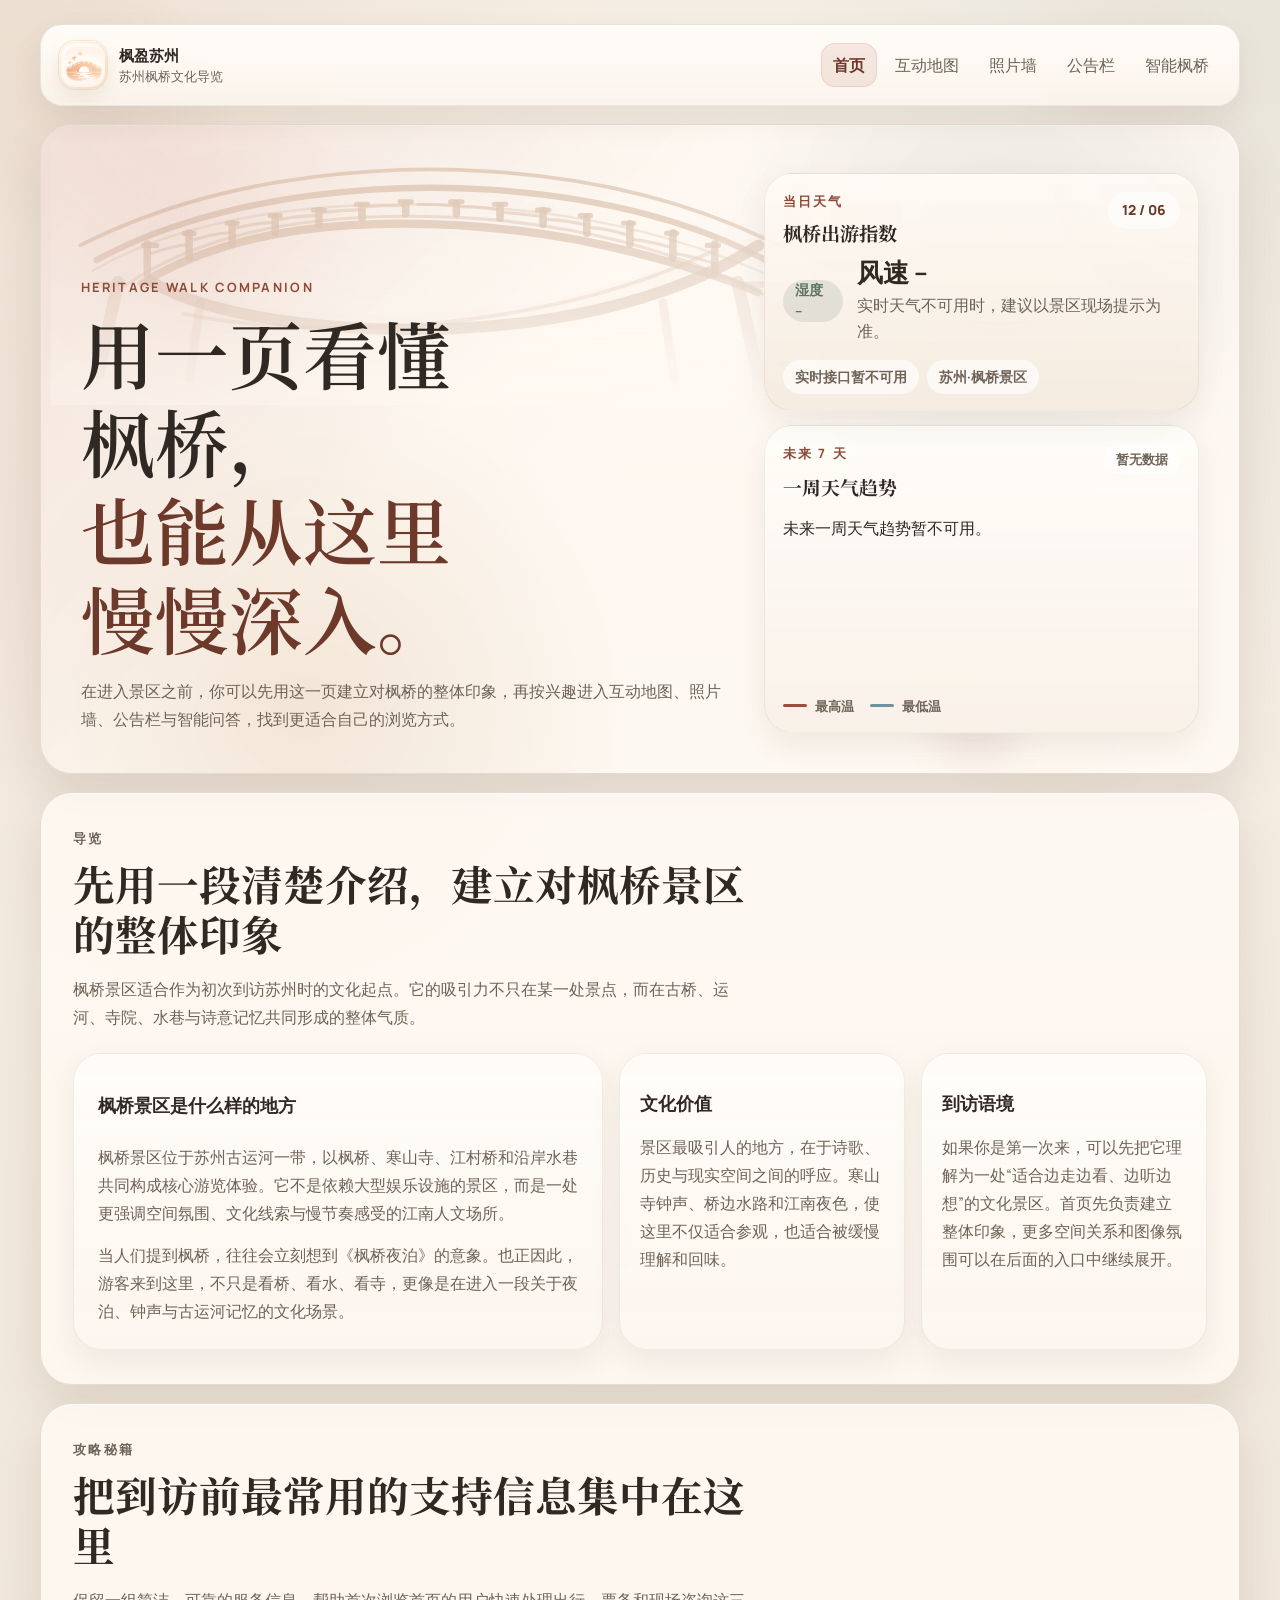
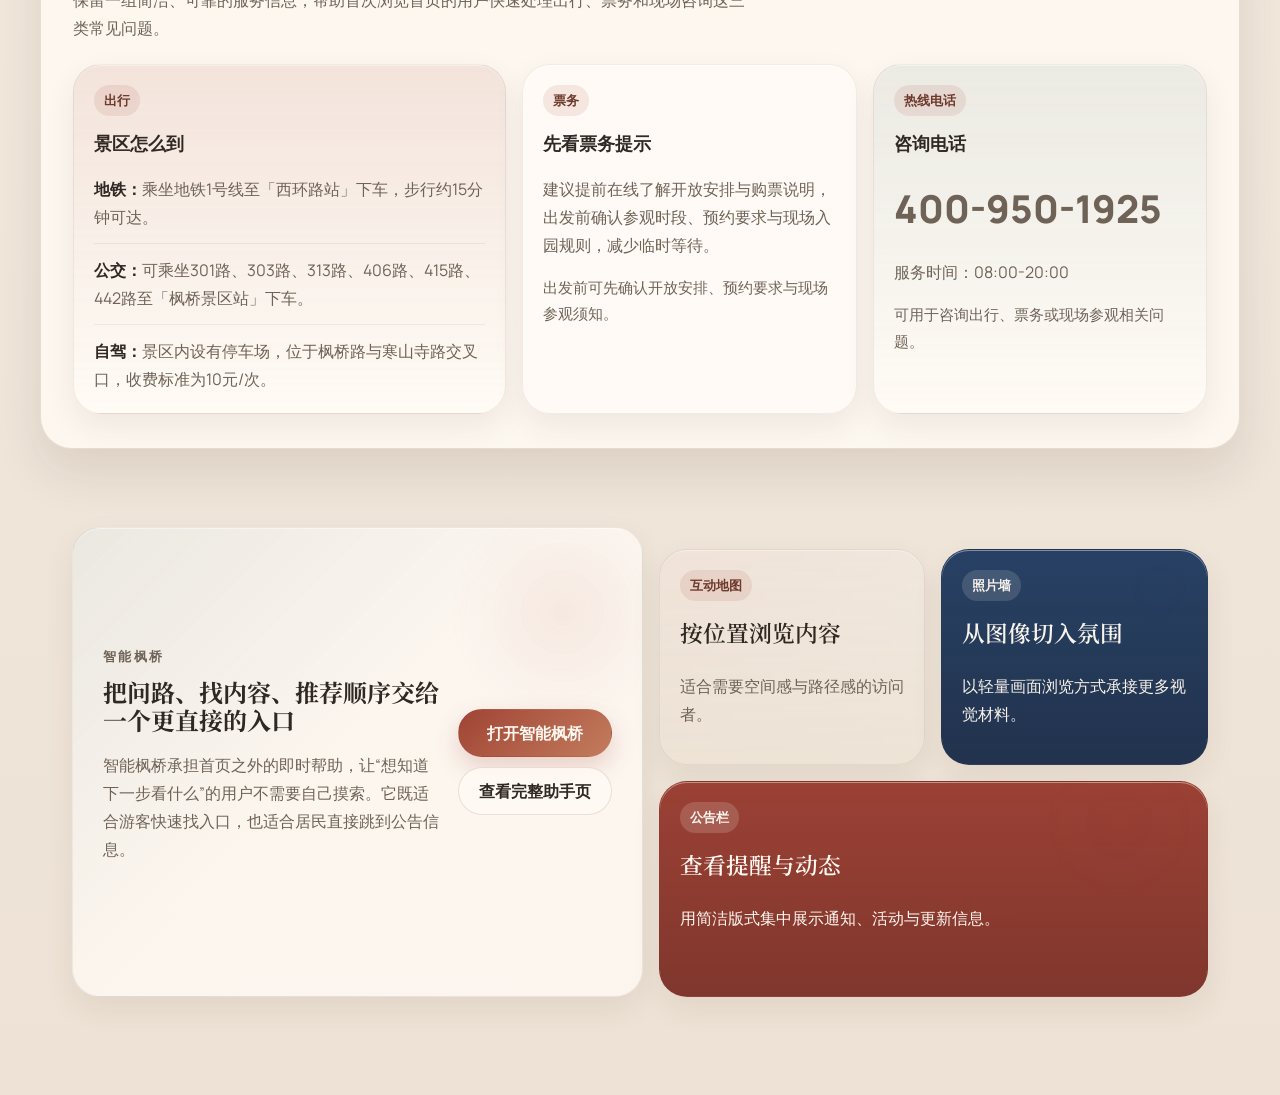
==== commit 330fd6b7: "Version_3 commit: Refine the notice-board & agent, debug some little bugs" ====
--- a/index.html
+++ b/index.html
@@ -3,8 +3,8 @@
 <head>
   <meta charset="UTF-8">
   <meta name="viewport" content="width=device-width, initial-scale=1.0">
-  <title>枫盈枫桥 | 枫桥景区文化导览</title>
-  <meta name="description" content="枫盈枫桥首页，集中呈现枫桥景区概览、游览信息、互动入口与社区动态。">
+  <title>枫盈苏州 | 苏州枫桥文化导览</title>
+  <meta name="description" content="枫盈苏州首页，集中呈现枫桥景区概览、游览信息、互动入口与社区动态。">
   <link rel="preconnect" href="https://fonts.googleapis.com">
   <link rel="preconnect" href="https://fonts.gstatic.com" crossorigin>
   <link href="https://fonts.googleapis.com/css2?family=Noto+Serif+SC:wght@400;500;600;700&family=Manrope:wght@400;500;600;700&display=swap" rel="stylesheet">
@@ -16,8 +16,8 @@
       <a class="brand" href="#top" aria-label="返回首页">
         <span class="brand-mark"><img src="images/log.jpg" alt=""></span>
         <span class="brand-copy">
-          <strong>枫盈枫桥</strong>
-          <span>枫桥景区文化导览</span>
+          <strong>枫盈苏州</strong>
+          <span>苏州枫桥文化导览</span>
         </span>
       </a>
 
@@ -38,10 +38,10 @@
     </header>
 
     <main id="top">
-        <section class="hero">
-          <figure class="hero-bridge-art" aria-hidden="true">
-          <img src="images/background_1.png" alt="">
-          </figure>
+      <section class="hero">
+        <figure class="hero-bridge-art" aria-hidden="true">
+          <img src="assets/homepage/bridge-illustration.svg" alt="">
+        </figure>
 
         <div class="hero-copy">
           <p class="eyebrow">Heritage Walk Companion</p>
@@ -191,11 +191,6 @@
               <p class="eyebrow">智能枫桥</p>
               <h2>把问路、找内容、推荐顺序交给一个更直接的入口</h2>
               <p>智能枫桥承担首页之外的即时帮助，让“想知道下一步看什么”的用户不需要自己摸索。它既适合游客快速找入口，也适合居民直接跳到公告信息。</p>
-              <div class="agent-preview-chips" aria-label="智能枫桥快捷帮助">
-                <span>了解枫桥</span>
-                <span>今日推荐路线</span>
-                <span>适合居民的信息</span>
-              </div>
             </div>
             <div class="agent-entry-actions">
               <button class="button button-primary" type="button" data-open-assistant="homepage">打开智能枫桥</button>
--- a/styles.css
+++ b/styles.css
@@ -110,6 +110,83 @@
   overflow: hidden;
 }
 
+body.notice-modal-open {
+  overflow: hidden;
+}
+
+.photo-upload-toast {
+  position: fixed;
+  top: 108px;
+  right: 20px;
+  z-index: 72;
+}
+
+.photo-upload-toast[hidden] {
+  display: none !important;
+}
+
+.photo-upload-toast-inner {
+  display: inline-flex;
+  align-items: center;
+  gap: 10px;
+  min-height: 48px;
+  padding: 0 12px 0 14px;
+  border: 1px solid rgba(160, 68, 53, 0.12);
+  border-radius: 18px;
+  background:
+    linear-gradient(180deg, rgba(255, 253, 249, 0.96), rgba(247, 238, 228, 0.94)),
+    rgba(255, 250, 244, 0.96);
+  box-shadow:
+    0 14px 28px rgba(120, 90, 66, 0.12),
+    inset 0 1px 0 rgba(255, 255, 255, 0.6);
+  color: var(--ink);
+  pointer-events: auto;
+  opacity: 0;
+  transform: translateY(-8px);
+  transition: opacity var(--transition-base), transform var(--transition-base);
+}
+
+.photo-upload-toast.is-visible .photo-upload-toast-inner {
+  opacity: 1;
+  transform: translateY(0);
+}
+
+.photo-upload-toast-dot {
+  width: 10px;
+  height: 10px;
+  border-radius: 999px;
+  background: rgba(92, 116, 101, 0.92);
+  box-shadow: 0 0 0 5px rgba(92, 116, 101, 0.12);
+}
+
+.photo-upload-toast-text {
+  font-size: 0.92rem;
+  font-weight: 700;
+  letter-spacing: 0.01em;
+}
+
+.photo-upload-toast-close {
+  display: inline-flex;
+  align-items: center;
+  justify-content: center;
+  min-height: 34px;
+  padding: 0 10px;
+  border: 0;
+  border-radius: 999px;
+  background: rgba(239, 229, 215, 0.84);
+  color: var(--ink);
+  font-size: 0.82rem;
+  font-weight: 700;
+  cursor: pointer;
+  transition: background var(--transition-base), transform var(--transition-base);
+}
+
+.photo-upload-toast-close:hover,
+.photo-upload-toast-close:focus-visible {
+  background: rgba(229, 214, 197, 0.96);
+  transform: translateY(-1px);
+}
+
 body.photo-wall-page {
   background:
     radial-gradient(circle at top left, rgba(185, 150, 119, 0.16), transparent 24%),
@@ -449,14 +526,13 @@
 
 .hero-bridge-art {
   position: absolute;
-  top: 18px;
-  left: 16px;
-  width: min(74%, 700px);
-  margin: 0;
-  opacity: 0.76;
+  top: 6px;
+  left: -10px;
+  width: min(102%, 780px);
+  margin: 0;
+  opacity: 0.34;
   pointer-events: none;
   z-index: 1;
-  filter: saturate(0.94);
 }
 
 .hero-bridge-art::after {
@@ -464,25 +540,23 @@
   position: absolute;
   inset: 0;
   background:
-    radial-gradient(circle at 26% 24%, rgba(255, 244, 233, 0.12) 0%, rgba(255, 244, 233, 0.02) 42%, rgba(255, 244, 233, 0) 68%),
-    linear-gradient(180deg, rgba(255, 248, 241, 0.05) 0%, rgba(255, 248, 241, 0.22) 38%, rgba(255, 248, 241, 0.84) 84%, rgba(255, 248, 241, 0.96) 100%),
-    linear-gradient(90deg, rgba(255, 248, 241, 0.84) 0%, rgba(255, 248, 241, 0.14) 14%, rgba(255, 248, 241, 0.02) 34%, rgba(255, 248, 241, 0.04) 74%, rgba(255, 248, 241, 0.72) 100%);
-  border-radius: 40px;
+    radial-gradient(circle at 30% 28%, rgba(255, 246, 238, 0.08) 0%, rgba(255, 246, 238, 0.02) 38%, rgba(255, 246, 238, 0) 62%),
+    linear-gradient(180deg, rgba(255, 248, 241, 0.02) 0%, rgba(255, 248, 241, 0.1) 34%, rgba(255, 248, 241, 0.42) 70%, rgba(255, 248, 241, 0.92) 100%),
+    linear-gradient(90deg, rgba(255, 248, 241, 0.18) 0%, rgba(255, 248, 241, 0.04) 16%, rgba(255, 248, 241, 0.02) 80%, rgba(255, 248, 241, 0.24) 100%);
 }
 
 .hero-bridge-art img {
   display: block;
   width: 100%;
   height: auto;
-  border-radius: 40px;
-  filter: sepia(0.08) saturate(0.95) contrast(0.99) brightness(1.02);
-  mix-blend-mode: screen;
+  filter: sepia(0.1) saturate(0.9) contrast(0.98);
+  mix-blend-mode: multiply;
   -webkit-mask-image:
-    radial-gradient(circle at 34% 32%, rgba(0, 0, 0, 1) 0%, rgba(0, 0, 0, 0.98) 28%, rgba(0, 0, 0, 0.86) 52%, rgba(0, 0, 0, 0.42) 78%, transparent 100%),
-    linear-gradient(180deg, rgba(0, 0, 0, 0.98) 0%, rgba(0, 0, 0, 0.9) 42%, rgba(0, 0, 0, 0.36) 82%, transparent 100%);
+    radial-gradient(circle at 34% 30%, rgba(0, 0, 0, 1) 0%, rgba(0, 0, 0, 0.98) 44%, rgba(0, 0, 0, 0.76) 68%, rgba(0, 0, 0, 0.3) 88%, transparent 100%),
+    linear-gradient(180deg, rgba(0, 0, 0, 0.98) 0%, rgba(0, 0, 0, 0.94) 40%, rgba(0, 0, 0, 0.62) 72%, rgba(0, 0, 0, 0.24) 90%, transparent 100%);
   mask-image:
-    radial-gradient(circle at 34% 32%, rgba(0, 0, 0, 1) 0%, rgba(0, 0, 0, 0.98) 28%, rgba(0, 0, 0, 0.86) 52%, rgba(0, 0, 0, 0.42) 78%, transparent 100%),
-    linear-gradient(180deg, rgba(0, 0, 0, 0.98) 0%, rgba(0, 0, 0, 0.9) 42%, rgba(0, 0, 0, 0.36) 82%, transparent 100%);
+    radial-gradient(circle at 34% 30%, rgba(0, 0, 0, 1) 0%, rgba(0, 0, 0, 0.98) 44%, rgba(0, 0, 0, 0.76) 68%, rgba(0, 0, 0, 0.3) 88%, transparent 100%),
+    linear-gradient(180deg, rgba(0, 0, 0, 0.98) 0%, rgba(0, 0, 0, 0.94) 40%, rgba(0, 0, 0, 0.62) 72%, rgba(0, 0, 0, 0.24) 90%, transparent 100%);
 }
 
 .eyebrow {
@@ -782,8 +856,8 @@
 }
 
 .forecast-chart {
-  min-height: 240px;
-}
+    min-height: 184px;
+  }
 
 .forecast-chart svg {
   display: block;
@@ -792,14 +866,14 @@
 }
 
 .forecast-legend {
-  display: flex;
-  flex-wrap: wrap;
-  gap: 10px 16px;
-  margin-top: 10px;
-  color: var(--muted);
-  font-size: 0.84rem;
-  font-weight: 700;
-}
+    display: flex;
+    flex-wrap: wrap;
+    gap: 10px 16px;
+    margin-top: 4px;
+    color: var(--muted);
+    font-size: 0.84rem;
+    font-weight: 700;
+  }
 
 .forecast-legend span {
   display: inline-flex;
@@ -2283,7 +2357,6 @@
 }
 
 .notice-hero,
-.notice-focus,
 .notice-board-shell {
   border: 1px solid var(--line);
   border-radius: 32px;
@@ -2322,6 +2395,11 @@
   z-index: 1;
 }
 
+.notice-hero-copy {
+  display: grid;
+  align-content: end;
+}
+
 .notice-hero h1 {
   margin: 0;
   max-width: 12ch;
@@ -2340,6 +2418,121 @@
   gap: 14px;
 }
 
+.notice-hero-alert {
+  display: grid;
+  gap: 14px;
+  padding: 18px 20px;
+  border-radius: 28px;
+  border: 1px solid rgba(138, 74, 58, 0.18);
+  background:
+    linear-gradient(180deg, rgba(150, 72, 58, 0.96), rgba(123, 53, 44, 0.98)),
+    rgba(123, 53, 44, 0.96);
+  color: rgba(255, 247, 240, 0.96);
+  box-shadow: 0 24px 50px rgba(112, 51, 42, 0.22);
+}
+
+.notice-hero-alert .eyebrow {
+  margin-bottom: 8px;
+  color: rgba(255, 234, 221, 0.78);
+}
+
+.notice-hero-alert-head h2 {
+  margin: 0;
+  font-family: "Noto Serif SC", serif;
+  font-size: clamp(1.18rem, 2.6vw, 1.68rem);
+  line-height: 1.2;
+  color: #fff8f2;
+}
+
+.notice-hero-alert-list {
+  display: grid;
+}
+
+.notice-hero-alert-item {
+  padding: 12px 0;
+  border-top: 1px solid rgba(255, 230, 214, 0.18);
+}
+
+.notice-hero-alert-item:first-child {
+  padding-top: 0;
+  border-top: 0;
+}
+
+.notice-hero-alert-item:last-child {
+  padding-bottom: 0;
+}
+
+.notice-hero-alert-meta,
+.notice-hero-alert-footer {
+  display: flex;
+  align-items: center;
+  justify-content: space-between;
+  gap: 12px;
+  flex-wrap: wrap;
+}
+
+.notice-hero-alert-meta {
+  margin-bottom: 8px;
+}
+
+.notice-hero-alert-item .notice-tag {
+  border-color: rgba(255, 244, 236, 0.1);
+  background: rgba(255, 243, 233, 0.12);
+  color: #fff5ee;
+}
+
+.notice-hero-alert-item .notice-date,
+.notice-hero-alert-item .notice-status,
+.notice-hero-alert-footer span:first-child {
+  color: rgba(255, 236, 224, 0.82);
+}
+
+.notice-hero-alert-item .notice-date {
+  color: var(--accent-deep);
+  background: rgba(252, 242, 233, 0.96);
+}
+
+.notice-hero-alert-item .notice-status {
+  color: var(--accent-deep);
+  background: rgba(252, 242, 233, 0.96);
+}
+
+.notice-card-clickable,
+.notice-hero-alert-item {
+  cursor: pointer;
+  transition: transform 0.22s ease, box-shadow 0.22s ease, border-color 0.22s ease;
+}
+
+.notice-card-clickable:hover,
+.notice-card-clickable:focus-visible {
+  transform: translateY(-2px);
+  border-color: rgba(138, 74, 58, 0.24);
+  box-shadow: 0 16px 30px rgba(74, 57, 45, 0.08);
+  outline: none;
+}
+
+.notice-hero-alert-item:hover,
+.notice-hero-alert-item:focus-visible {
+  transform: translateY(-1px);
+  outline: none;
+}
+
+.notice-hero-alert-item h3 {
+  margin: 0;
+  font-size: 1.08rem;
+  color: #fffaf6;
+}
+
+.notice-hero-alert-item p {
+  margin: 8px 0 0;
+  color: rgba(255, 239, 230, 0.9);
+  line-height: 1.62;
+}
+
+.notice-hero-alert-footer {
+  margin-top: 10px;
+  font-size: 0.88rem;
+}
 .notice-overview-card,
 .notice-card,
 .notice-column,
@@ -2497,23 +2690,129 @@
   color: var(--ink);
 }
 
-.agent-preview-chips {
+.notice-modal {
+  position: fixed;
+  inset: 0;
+  z-index: 68;
+  display: grid;
+  align-items: end;
+  opacity: 0;
+  pointer-events: none;
+  transition: opacity 0.28s ease;
+}
+
+.notice-modal.is-open {
+  opacity: 1;
+  pointer-events: auto;
+}
+
+.notice-modal-backdrop {
+  position: absolute;
+  inset: 0;
+  border: 0;
+  background: rgba(44, 36, 30, 0.3);
+  backdrop-filter: blur(5px);
+}
+
+.notice-sheet {
+  position: relative;
+  z-index: 1;
+  display: grid;
+  grid-template-rows: auto minmax(0, 1fr);
+  max-height: 84vh;
+  overflow: hidden;
+  border: 1px solid rgba(74, 57, 45, 0.08);
+  border-radius: 28px 28px 0 0;
+  background:
+    linear-gradient(180deg, rgba(252, 248, 242, 1), rgba(247, 239, 231, 1)),
+    #fbf7f1;
+  transform: translateY(28px);
+  transition: transform 0.32s ease;
+}
+
+.notice-modal.is-open .notice-sheet {
+  transform: translateY(0);
+}
+
+.notice-sheet-header {
   display: flex;
+  align-items: center;
+  justify-content: space-between;
+  gap: 12px;
+  padding: 14px 16px;
+  border-bottom: 1px solid rgba(74, 57, 45, 0.08);
+  background:
+    linear-gradient(180deg, rgba(252, 248, 242, 0.98), rgba(247, 239, 231, 0.96)),
+    rgba(251, 247, 241, 0.96);
+}
+
+.notice-sheet-kicker {
+  color: var(--accent-deep);
+  font-size: 0.86rem;
+  font-weight: 800;
+}
+
+.notice-sheet-header h2 {
+  margin: 4px 0 0;
+  font-family: "Noto Serif SC", serif;
+  font-size: 1.28rem;
+}
+
+.notice-sheet-close {
+  min-height: 42px;
+  padding: 0 16px;
+  border: 0;
+  border-radius: 999px;
+  background: rgba(239, 229, 215, 0.9);
+  color: var(--ink);
+  font: inherit;
+  font-weight: 700;
+}
+
+.notice-sheet-body {
+  min-height: 0;
+  overflow-y: auto;
+  overscroll-behavior: contain;
+  -webkit-overflow-scrolling: touch;
+  padding: 16px;
+}
+
+.notice-detail {
+  display: grid;
+  gap: 16px;
+}
+
+.notice-detail-meta {
+  display: flex;
+  align-items: center;
+  gap: 10px;
   flex-wrap: wrap;
+}
+
+.notice-detail h3 {
+  margin: 0;
+  font-family: "Noto Serif SC", serif;
+  font-size: clamp(1.6rem, 4.8vw, 2.2rem);
+  line-height: 1.2;
+}
+
+.notice-detail-summary,
+.notice-detail-section p {
+  margin: 0;
+  color: var(--muted);
+  line-height: 1.8;
+}
+
+.notice-detail-section {
+  display: grid;
   gap: 8px;
-  margin-top: 16px;
-}
-
-.agent-preview-chips span {
-  display: inline-flex;
-  align-items: center;
-  min-height: 32px;
-  padding: 0 10px;
-  border-radius: 999px;
-  background: rgba(255, 251, 245, 0.72);
-  color: var(--muted);
-  font-size: 0.82rem;
-  font-weight: 700;
+  padding-top: 14px;
+  border-top: 1px solid rgba(74, 57, 45, 0.08);
+}
+
+.notice-detail-section h4 {
+  margin: 0;
+  font-size: 1rem;
 }
 
 .agent-entry-actions {
@@ -2847,10 +3146,10 @@
   }
 
   .hero-bridge-art {
-    top: 18px;
-    left: 20px;
-    width: min(54%, 620px);
-    opacity: 0.82;
+    top: 14px;
+    left: 10px;
+    width: min(70%, 760px);
+    opacity: 0.42;
   }
 
   .hero-panel {
@@ -2870,8 +3169,8 @@
   }
 
   .forecast-chart {
-    min-height: 228px;
-  }
+      min-height: 176px;
+    }
 
   .overview-grid {
     grid-template-columns: minmax(0, 1.52fr) repeat(2, minmax(0, 0.82fr));
@@ -2944,9 +3243,9 @@
 
   .notice-hero {
     grid-template-columns: minmax(0, 1.2fr) minmax(320px, 0.82fr);
-    align-items: end;
-    min-height: 64vh;
-    padding: 42px;
+    align-items: stretch;
+    min-height: 62vh;
+    padding: 40px 42px;
   }
 
   .smart-agent-hero {
@@ -3023,6 +3322,16 @@
     border-radius: 30px 30px 0 0;
   }
 
+  .notice-sheet {
+    width: min(860px, calc(100% - 32px));
+    margin: 0 auto;
+    border-radius: 30px 30px 0 0;
+  }
+
+  .notice-sheet-body {
+    padding: 20px 22px 24px;
+  }
+
   .assistant-sheet-body {
     padding: 20px 22px 24px;
   }
@@ -3062,9 +3371,78 @@
     padding: 30px;
   }
 
-  .section {
-    padding: 34px 32px;
-  }
-}
-
-
+.section {
+  padding: 34px 32px;
+}
+}
+
+@media (max-width: 839px) {
+  .photo-upload-toast {
+    top: auto;
+    right: 16px;
+    bottom: 20px;
+    left: 16px;
+  }
+
+  .photo-upload-toast-inner {
+    width: 100%;
+    justify-content: space-between;
+  }
+}
+
+
+
+
+
+.smart-agent-panel {
+  align-self: stretch;
+}
+.smart-agent-directions-card {
+  display: grid;
+  gap: 18px;
+  min-height: 100%;
+  padding: 22px 22px 20px;
+  border: 1px solid rgba(74, 57, 45, 0.08);
+  border-radius: 28px;
+  background:
+    linear-gradient(180deg, rgba(255, 253, 249, 0.92), rgba(250, 244, 237, 0.86)),
+    rgba(255, 252, 248, 0.9);
+  box-shadow:
+    inset 0 1px 0 rgba(255, 255, 255, 0.42),
+    var(--shadow-soft);
+  align-content: start;
+}
+.smart-agent-directions-head {
+  display: grid;
+  gap: 8px;
+}
+.smart-agent-directions-card h2 {
+  margin: 0;
+  font-family: "Noto Serif SC", serif;
+  font-size: clamp(1.18rem, 2.8vw, 1.72rem);
+  line-height: 1.26;
+}
+.smart-agent-directions-head p,
+.smart-agent-direction-item p {
+  margin: 0;
+  color: var(--muted);
+  line-height: 1.72;
+}
+.smart-agent-direction-list {
+  display: grid;
+  gap: 12px;
+}
+.smart-agent-direction-item {
+  display: grid;
+  gap: 6px;
+  padding: 14px 0 0;
+  border-top: 1px solid rgba(74, 57, 45, 0.08);
+}
+.smart-agent-direction-item:first-child {
+  padding-top: 0;
+  border-top: 0;
+}
+.smart-agent-direction-item h3 {
+  margin: 0;
+  font-size: 1.04rem;
+}
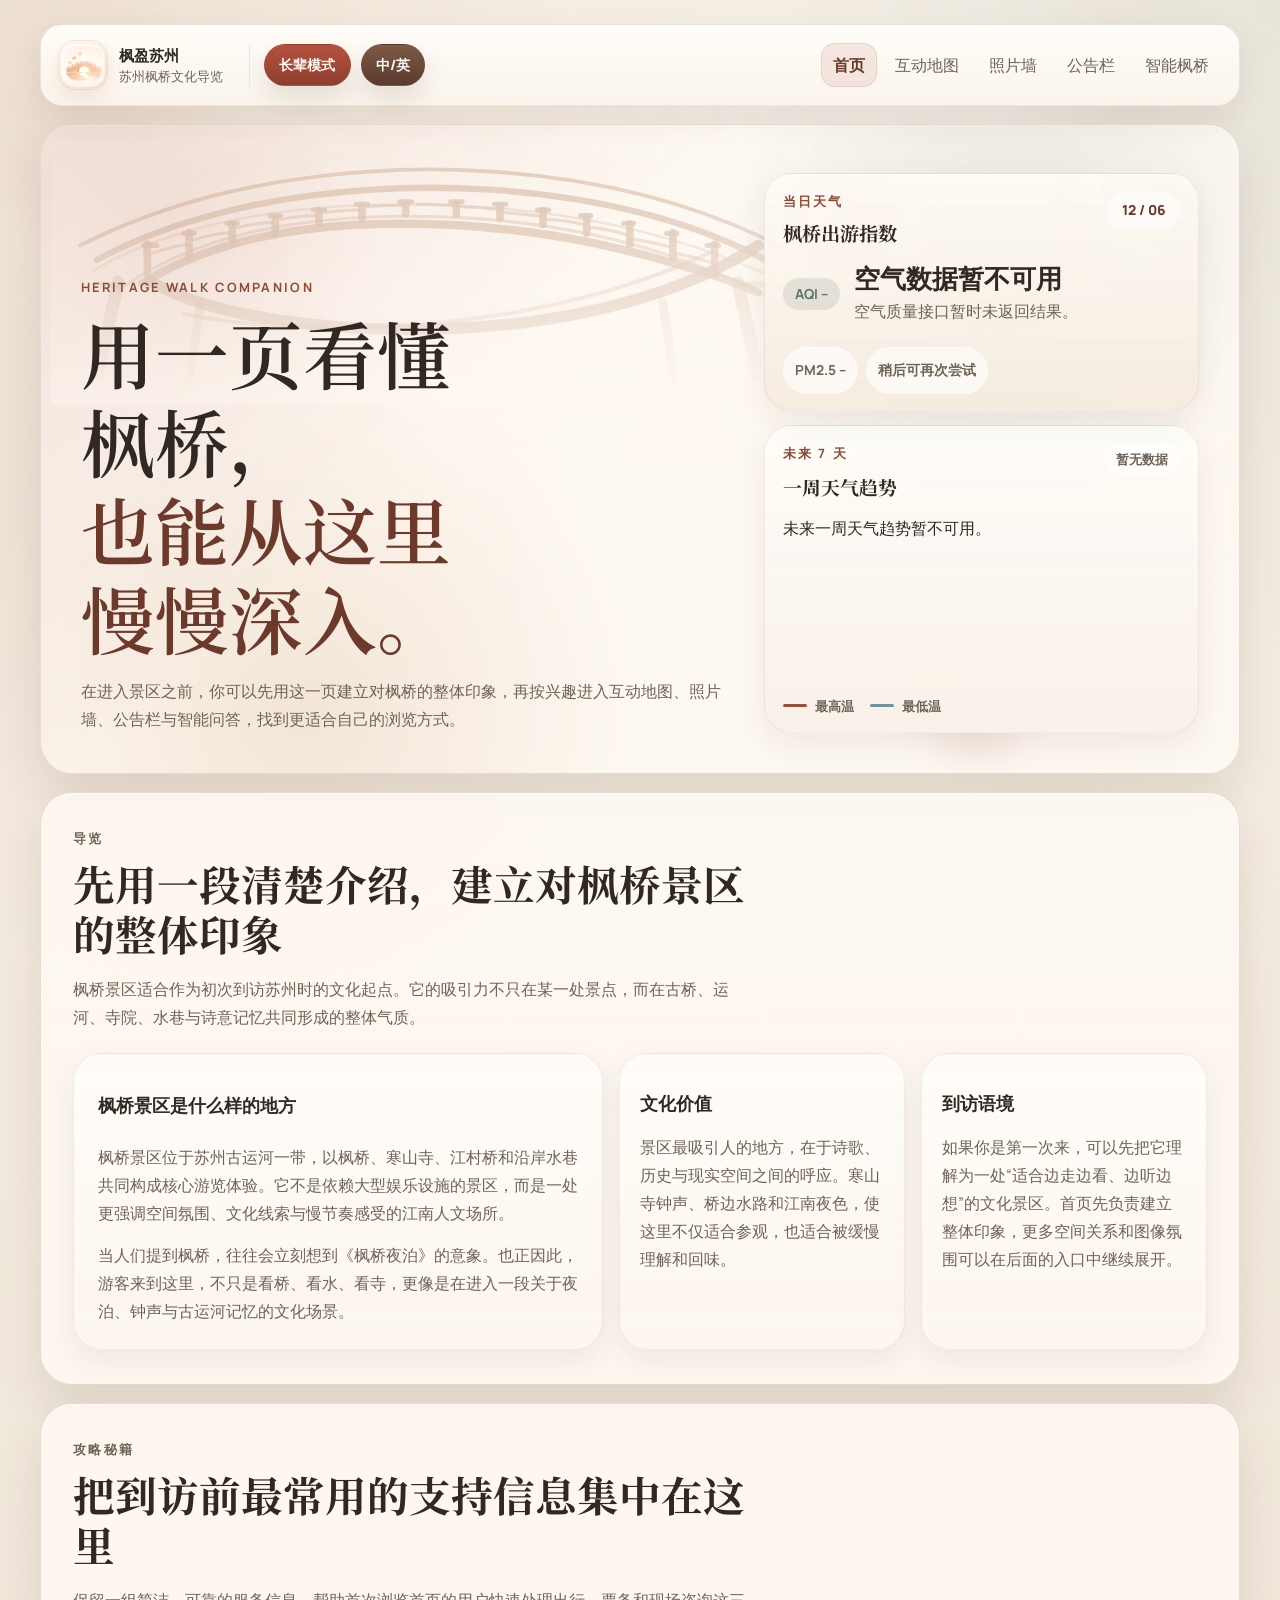
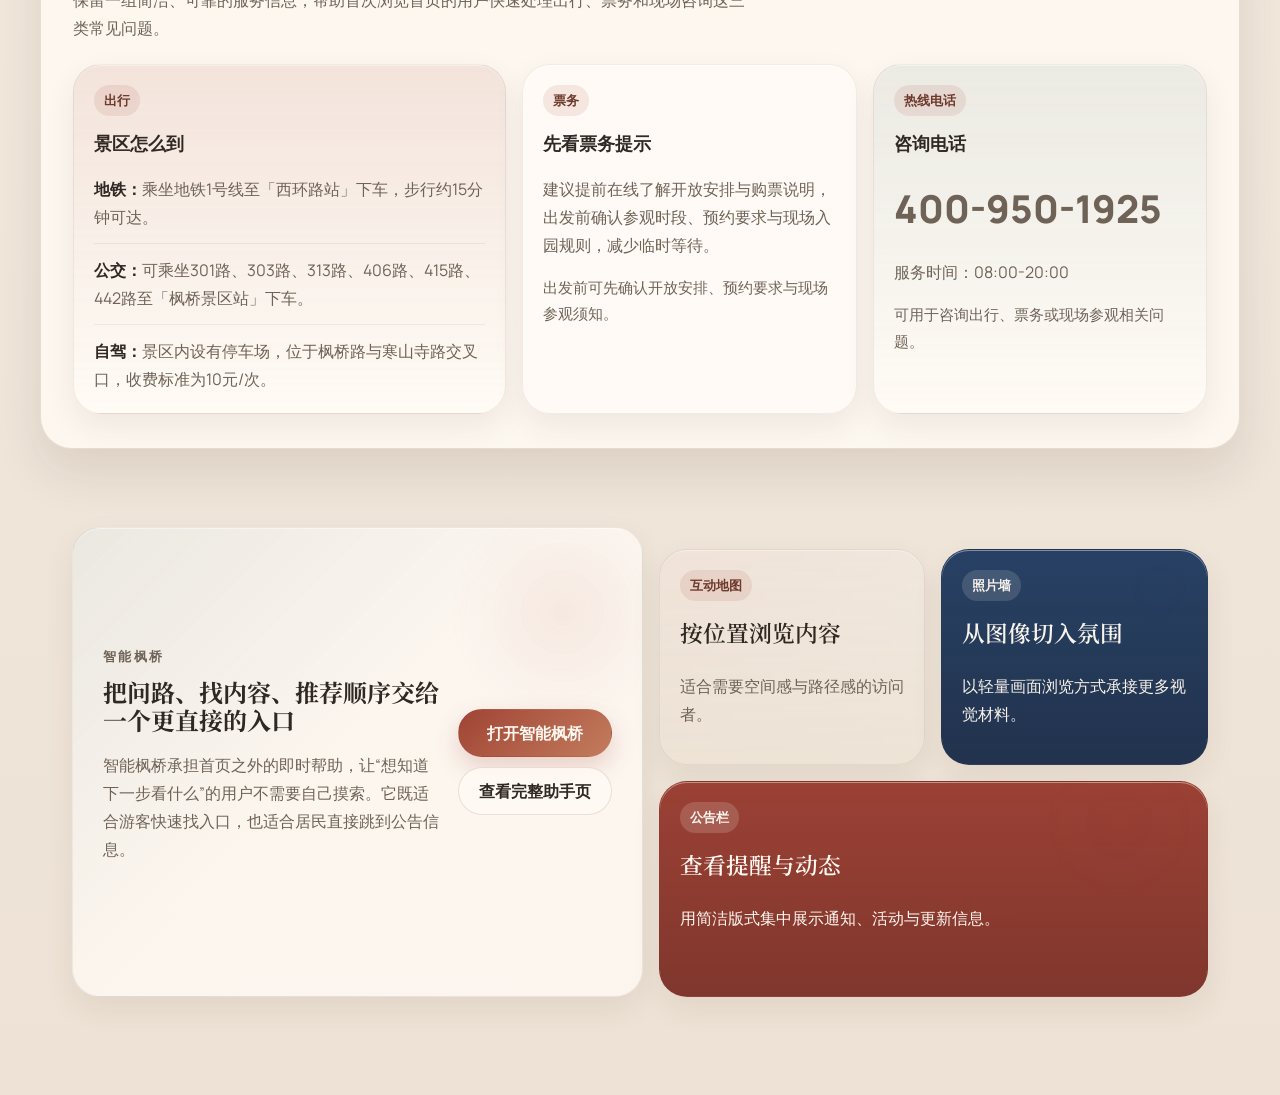
==== commit 632318cc: "Version_Aplha_1 commit: Add senior mode & playful game & debug" ====
--- a/index.html
+++ b/index.html
@@ -19,6 +19,15 @@
           <strong>枫盈苏州</strong>
           <span>苏州枫桥文化导览</span>
         </span>
+
+        <span class="site-header-tools" aria-label="辅助功能与语言入口">
+          <button class="header-tool header-tool-senior" type="button" data-senior-mode-toggle aria-pressed="false">
+            长辈模式
+          </button>
+          <button class="header-tool header-tool-language" type="button" data-language-toggle aria-label="中英文切换，暂未启用">
+            中/英
+          </button>
+        </span>
       </a>
 
       <button class="menu-toggle" type="button" aria-expanded="false" aria-controls="site-nav">
--- a/styles.css
+++ b/styles.css
@@ -70,6 +70,10 @@
   scroll-behavior: smooth;
 }
 
+html.is-senior-mode {
+  font-size: 18px;
+}
+
 body {
   margin: 0;
   line-height: 1.5;
@@ -267,6 +271,7 @@
   top: 12px;
   z-index: 20;
   display: flex;
+  flex-wrap: wrap;
   align-items: center;
   justify-content: space-between;
   gap: 12px;
@@ -284,6 +289,7 @@
   display: inline-flex;
   align-items: center;
   gap: 12px;
+  flex: 1 1 auto;
   min-width: 0;
 }
 
@@ -347,6 +353,7 @@
 }
 
 .menu-toggle {
+  flex: 0 0 auto;
   display: inline-flex;
   flex-direction: column;
   justify-content: center;
@@ -360,6 +367,47 @@
   cursor: pointer;
 }
 
+.site-header-tools {
+  display: inline-flex;
+  align-items: center;
+  gap: 8px;
+  margin-left: 10px;
+  padding-left: 10px;
+  border-left: 1px solid rgba(87, 61, 46, 0.1);
+  flex: 0 0 auto;
+}
+
+.header-tool {
+  min-height: 42px;
+  padding: 0 14px;
+  border: 1px solid transparent;
+  border-radius: 999px;
+  color: #fffaf5;
+  font-size: 0.88rem;
+  font-weight: 800;
+  letter-spacing: 0.01em;
+  cursor: pointer;
+  box-shadow: 0 12px 24px rgba(73, 48, 33, 0.12);
+}
+
+.header-tool-senior {
+  background: linear-gradient(180deg, #b5523f, #8f3f2f);
+}
+
+.header-tool-senior[aria-pressed="true"] {
+  background: linear-gradient(180deg, #c8644f, #a04435);
+  box-shadow: 0 14px 28px rgba(160, 68, 53, 0.24);
+}
+
+.header-tool-language {
+  background: linear-gradient(180deg, #7c5a45, #5a3b2d);
+}
+
+.header-tool:hover,
+.header-tool:focus-visible {
+  transform: translateY(-1px);
+}
+
 .menu-toggle span:not(.sr-only) {
   display: block;
   width: 100%;
@@ -387,6 +435,79 @@
   opacity: 0;
   pointer-events: none;
   transition: opacity 0.25s ease, transform 0.25s ease;
+}
+
+.menu-toggle,
+.site-nav {
+  margin-left: 12px;
+}
+
+body.is-senior-mode {
+  line-height: 1.7;
+}
+
+body.is-senior-mode .header-tool {
+  min-height: 48px;
+  padding: 0 16px;
+  font-size: 0.98rem;
+}
+
+body.is-senior-mode .site-nav a,
+body.is-senior-mode .menu-toggle,
+body.is-senior-mode .button,
+body.is-senior-mode button,
+body.is-senior-mode input,
+body.is-senior-mode select,
+body.is-senior-mode textarea {
+  font-size: 1rem;
+}
+
+body.is-senior-mode .site-nav a {
+  padding: 14px 16px;
+}
+
+body.is-senior-mode .brand-copy strong {
+  font-size: 1.06rem;
+}
+
+body.is-senior-mode .brand-copy span,
+body.is-senior-mode .eyebrow,
+body.is-senior-mode .weather-date,
+body.is-senior-mode .photo-date,
+body.is-senior-mode .route-panel-note,
+body.is-senior-mode .kicker {
+  font-size: 0.92rem;
+}
+
+body.is-senior-mode p,
+body.is-senior-mode li,
+body.is-senior-mode .hero-summary,
+body.is-senior-mode .sheet-lead,
+body.is-senior-mode .route-result-inline,
+body.is-senior-mode .assistant-response-card,
+body.is-senior-mode .notice-card p,
+body.is-senior-mode .photo-card p {
+  font-size: 1.04rem;
+}
+
+body.is-senior-mode h1 {
+  font-size: clamp(2.35rem, 7.8vw, 5rem);
+}
+
+body.is-senior-mode h2 {
+  font-size: clamp(1.7rem, 5vw, 2.5rem);
+}
+
+body.is-senior-mode h3 {
+  font-size: 1.22rem;
+}
+
+body.is-senior-mode .weather-main strong,
+body.is-senior-mode .photo-card h3,
+body.is-senior-mode .entry-card h3,
+body.is-senior-mode .notice-card h3,
+body.is-senior-mode .smart-agent-direction-item h3 {
+  font-size: 1.2rem;
 }
 
 .site-nav a {
@@ -1502,7 +1623,10 @@
 
 .photo-lightbox-body {
   min-height: 0;
+  max-height: 100%;
   overflow-y: auto;
+  overscroll-behavior: contain;
+  -webkit-overflow-scrolling: touch;
   padding: 16px;
 }
 
@@ -2257,6 +2381,34 @@
   padding: 8px 0 4px;
 }
 
+.fortune-vessel {
+  justify-self: end;
+  align-self: start;
+  width: min(220px, 56vw);
+  margin: 0;
+  padding: 16px;
+  border-radius: 28px;
+  background:
+    radial-gradient(circle at 28% 24%, rgba(255, 248, 238, 0.9), transparent 48%),
+    linear-gradient(180deg, rgba(243, 233, 220, 0.9), rgba(233, 216, 196, 0.86));
+  box-shadow:
+    inset 0 1px 0 rgba(255, 255, 255, 0.52),
+    0 16px 34px rgba(114, 83, 60, 0.14);
+}
+
+.fortune-vessel img {
+  display: block;
+  width: 100%;
+  height: auto;
+  object-fit: contain;
+  filter: saturate(0.94) sepia(0.08) drop-shadow(0 10px 18px rgba(120, 86, 59, 0.1));
+}
+
+.fortune-vessel.is-shaking {
+  animation: fortune-vessel-shake 0.9s ease-in-out;
+  transform-origin: 50% 14%;
+}
+
 .sheet-image-frame {
   margin: 0;
   overflow: hidden;
@@ -2329,27 +2481,101 @@
   font-size: 1.08rem;
 }
 
+@keyframes fortune-vessel-shake {
+  0% { transform: rotate(0deg) translate3d(0, 0, 0); }
+  18% { transform: rotate(-5deg) translate3d(-4px, -2px, 0); }
+  36% { transform: rotate(4deg) translate3d(5px, -1px, 0); }
+  54% { transform: rotate(-3deg) translate3d(-3px, 1px, 0); }
+  72% { transform: rotate(2deg) translate3d(2px, 0, 0); }
+  100% { transform: rotate(0deg) translate3d(0, 0, 0); }
+}
+
 .poem-lines {
   display: grid;
-  gap: 10px;
+  gap: 14px;
+  justify-content: center;
+  grid-template-columns: repeat(2, minmax(0, 1fr));
 }
 
 .poem-line {
-  min-height: 52px;
-  padding: 0 16px;
+  margin: 0;
+  min-height: 112px;
+  padding: 20px 18px;
+  display: flex;
+  flex-wrap: wrap;
+  align-items: center;
+  justify-content: center;
+  gap: 0;
   border: 1px solid rgba(93, 122, 129, 0.14);
-  border-radius: 18px;
-  background: rgba(255, 251, 245, 0.82);
+  border-radius: 24px;
+  background:
+    linear-gradient(180deg, rgba(255, 251, 245, 0.96), rgba(247, 239, 229, 0.92)),
+    rgba(255, 251, 245, 0.82);
   color: var(--ink);
+  text-align: center;
+  font-family: "Noto Serif SC", serif;
+  font-size: clamp(1.42rem, 4.6vw, 1.88rem);
+  font-weight: 700;
+  line-height: 1.9;
+}
+
+.poem-text-fragment {
+  white-space: pre-wrap;
+}
+
+.poem-imagery {
+  display: inline-flex;
+  align-items: center;
+  justify-content: center;
+  margin: 0 2px;
+  padding: 2px 8px 4px;
+  border: 1px solid transparent;
+  border-radius: 999px;
+  background: transparent;
+  color: var(--accent-deep);
   font: inherit;
-  font-weight: 700;
-  text-align: left;
-}
-
-.poem-line.is-active {
-  background: linear-gradient(135deg, #657f8b, #96aeb4);
-  border-color: transparent;
-  color: #fffaf4;
+  font-weight: 800;
+  text-decoration: underline;
+  text-decoration-thickness: 2px;
+  text-decoration-color: rgba(167, 85, 62, 0.42);
+  text-underline-offset: 0.2em;
+  cursor: pointer;
+  transition: background 180ms ease, border-color 180ms ease, color 180ms ease, transform 180ms ease;
+}
+
+.poem-imagery.is-active {
+  border-color: rgba(167, 85, 62, 0.22);
+  background: rgba(167, 85, 62, 0.12);
+  color: #8f3f2b;
+}
+
+.poem-note {
+  display: grid;
+  gap: 16px;
+}
+
+.poem-note-empty {
+  text-align: center;
+}
+
+.poem-note-media {
+  margin: 0;
+  overflow: hidden;
+  border-radius: 22px;
+  background: #ece2d6;
+}
+
+.poem-note-media img {
+  display: block;
+  width: 100%;
+  aspect-ratio: 16 / 10;
+  object-fit: cover;
+}
+
+.poem-note-copy p,
+.poem-note-empty p {
+  margin: 10px 0 0;
+  line-height: 1.8;
 }
 
 body.notice-board-page .section[id] {
@@ -2951,8 +3177,12 @@
 .assistant-quick-action:focus-visible,
 .map-hotspot:hover,
 .map-hotspot:focus-visible,
-.poem-line:hover,
-.poem-line:focus-visible {
+.poem-imagery:hover,
+.poem-imagery:focus-visible {
+  border-color: rgba(167, 85, 62, 0.28);
+  background: rgba(167, 85, 62, 0.12);
+  color: #8f3f2b;
+  outline: none;
   transform: translateY(-1px);
 }
 
@@ -3045,6 +3275,9 @@
 .assistant-sheet {
   position: relative;
   z-index: 1;
+  display: grid;
+  grid-template-rows: auto minmax(0, 1fr);
+  gap: 0;
   max-height: 88vh;
   overflow: hidden;
   border-radius: 28px 28px 0 0;
@@ -3090,9 +3323,14 @@
 }
 
 .assistant-sheet-body {
+  min-height: 0;
+  max-height: 100%;
   overflow-y: auto;
+  overscroll-behavior: contain;
+  -webkit-overflow-scrolling: touch;
   padding: 16px;
 }
+
 
 @media (min-width: 760px) {
   .page-shell {
@@ -3102,6 +3340,12 @@
 
   .site-header {
     padding: 16px 18px;
+  }
+
+  .site-header-tools {
+    gap: 10px;
+    margin-left: 14px;
+    padding-left: 14px;
   }
 
   .menu-toggle {
@@ -3113,6 +3357,7 @@
     display: flex;
     flex-wrap: wrap;
     justify-content: flex-end;
+    margin-left: 18px;
     gap: 6px;
     padding: 0;
     border: 0;
@@ -3317,10 +3562,11 @@
   }
 
   .assistant-sheet {
-    width: min(860px, calc(100% - 32px));
-    margin: 0 auto;
-    border-radius: 30px 30px 0 0;
-  }
+      width: min(860px, calc(100% - 32px));
+      margin: 0 auto;
+      border-radius: 30px 30px 0 0;
+      max-height: min(88vh, 920px);
+    }
 
   .notice-sheet {
     width: min(860px, calc(100% - 32px));
@@ -3359,6 +3605,11 @@
   .sheet-hero {
     grid-template-columns: minmax(360px, 1fr) minmax(0, 0.9fr);
     align-items: start;
+  }
+
+  .fortune-vessel {
+    width: min(240px, 100%);
+    padding: 18px;
   }
 
   .fortune-actions {
@@ -3445,4 +3696,6 @@
 .smart-agent-direction-item h3 {
   margin: 0;
   font-size: 1.04rem;
-}+}
+
+
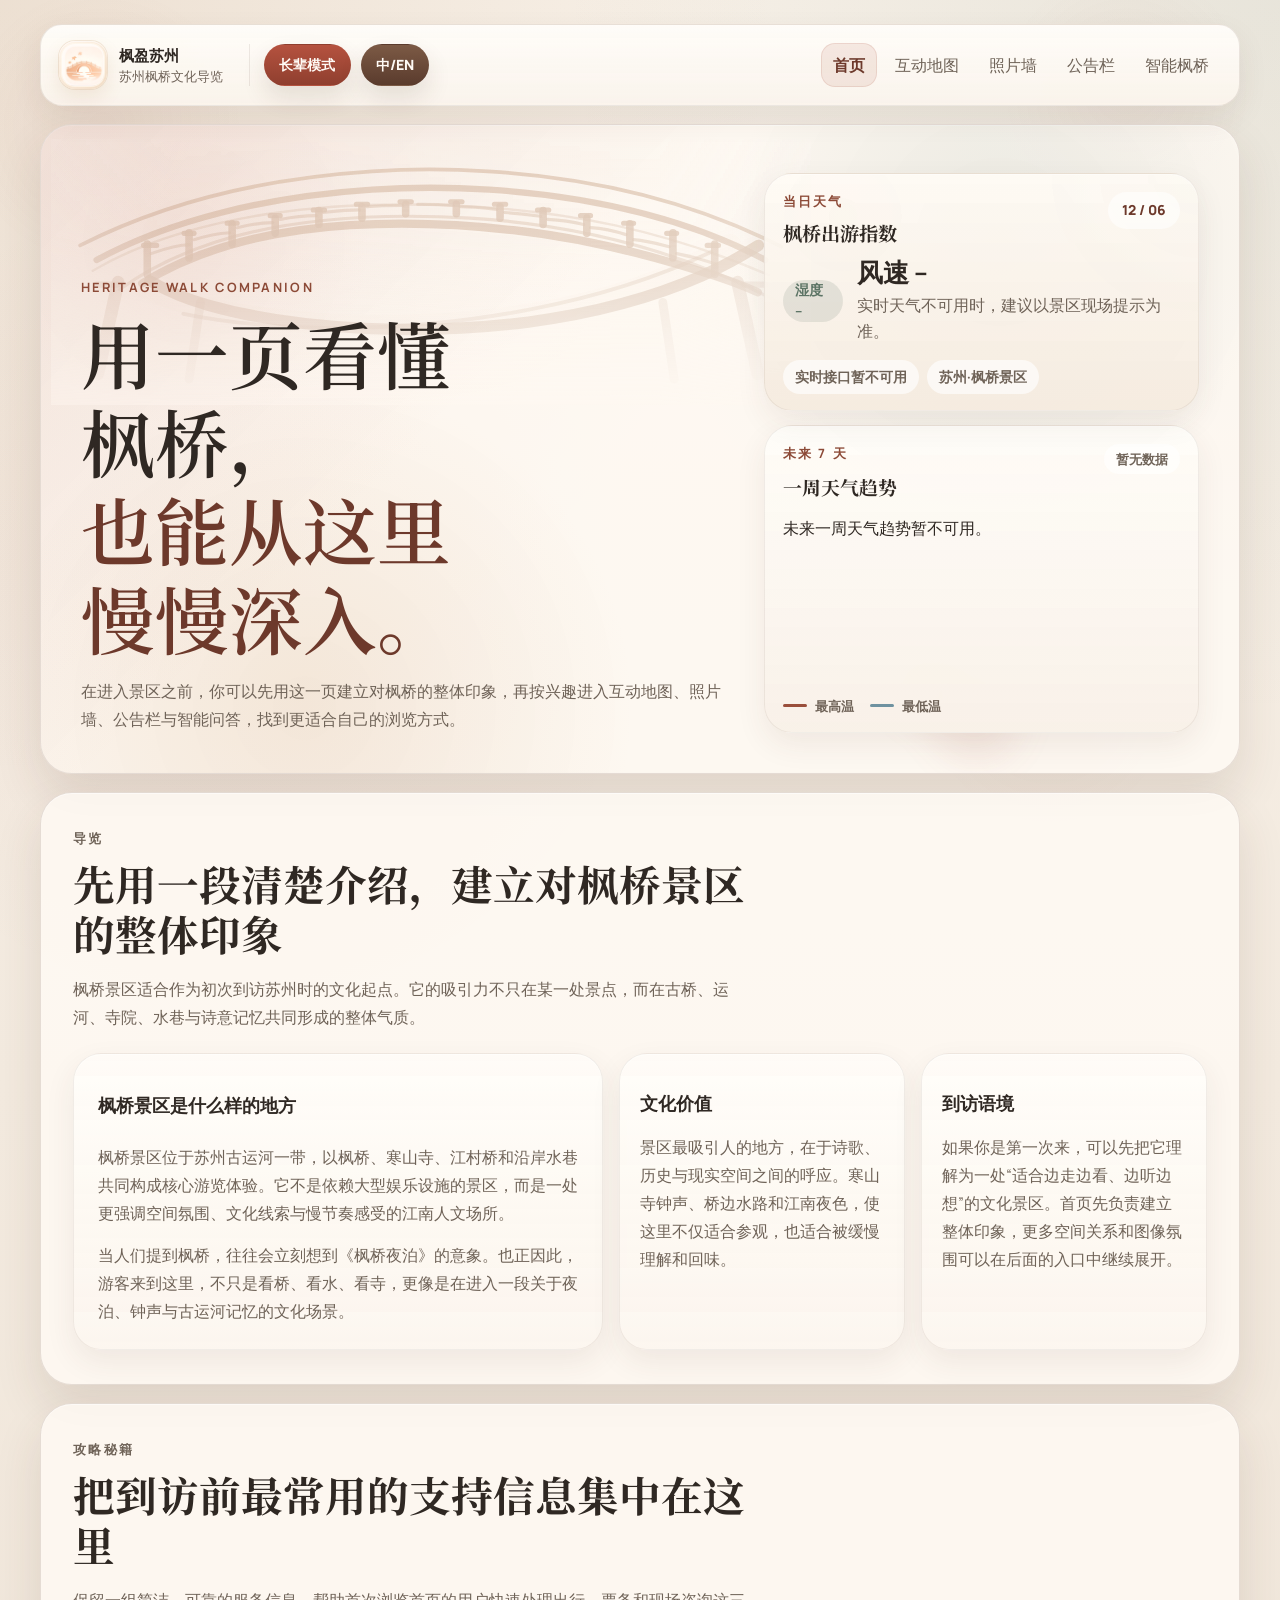
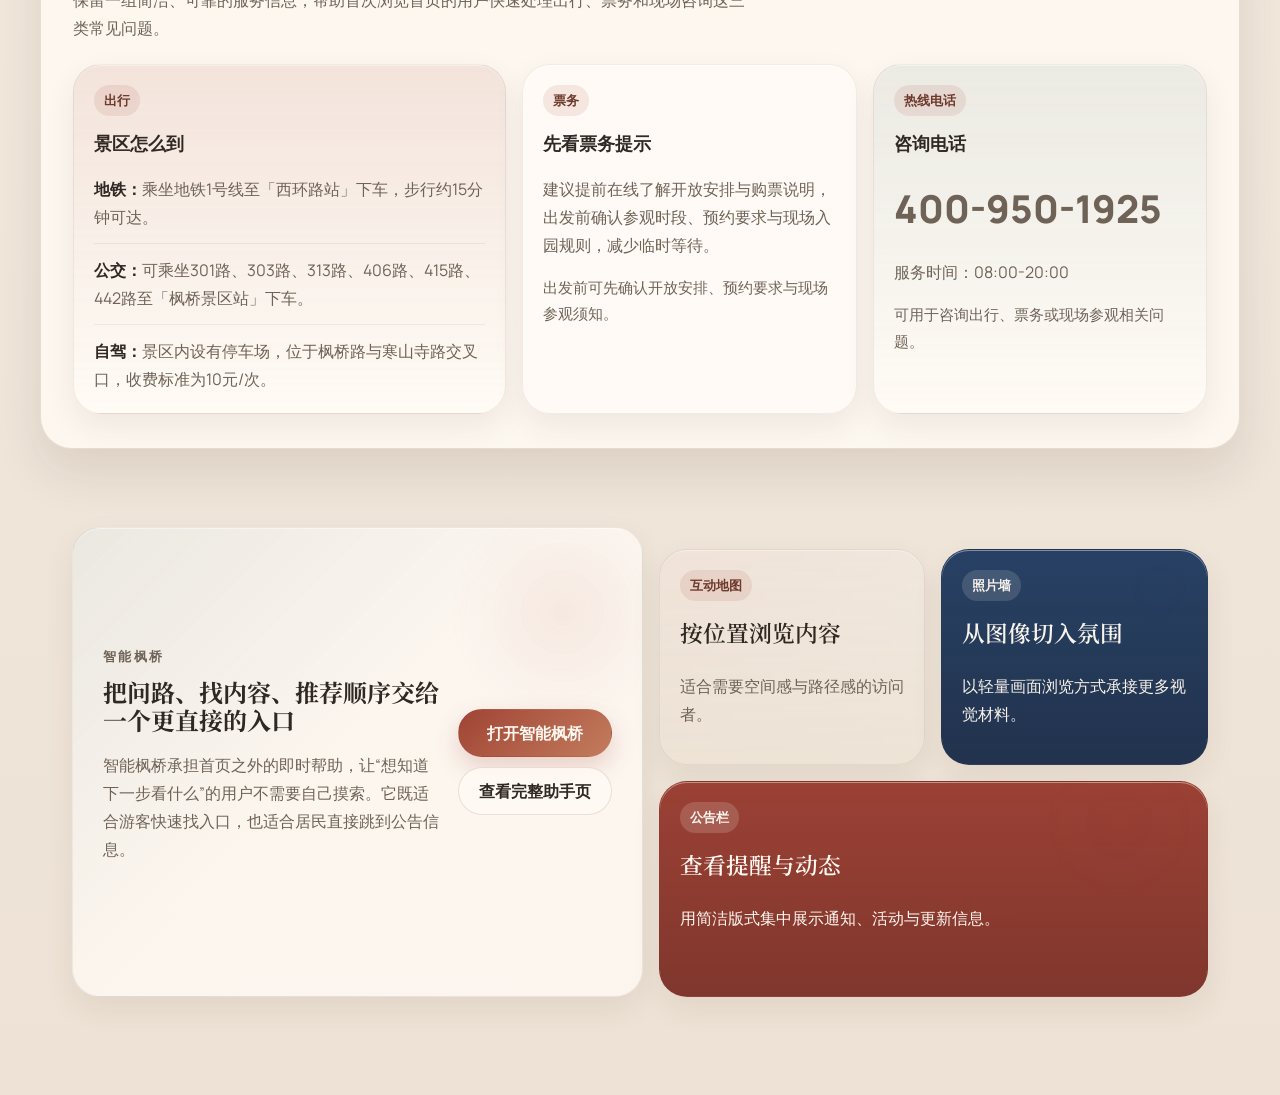
==== commit 0ed9dadd: "alpha version_2: adding zh/en swtich & refine context." ====
--- a/index.html
+++ b/index.html
@@ -16,16 +16,16 @@
       <a class="brand" href="#top" aria-label="返回首页">
         <span class="brand-mark"><img src="images/log.jpg" alt=""></span>
         <span class="brand-copy">
-          <strong>枫盈苏州</strong>
-          <span>苏州枫桥文化导览</span>
+          <strong data-i18n="common.brand.name">枫盈苏州</strong>
+          <span data-i18n="common.brand.tagline">苏州枫桥文化导览</span>
         </span>
 
         <span class="site-header-tools" aria-label="辅助功能与语言入口">
-          <button class="header-tool header-tool-senior" type="button" data-senior-mode-toggle aria-pressed="false">
+          <button class="header-tool header-tool-senior" type="button" data-senior-mode-toggle aria-pressed="false" data-i18n="common.senior">
             长辈模式
           </button>
-          <button class="header-tool header-tool-language" type="button" data-language-toggle aria-label="中英文切换，暂未启用">
-            中/英
+          <button class="header-tool header-tool-language" type="button" data-language-toggle aria-label="中英文切换，暂未启用" data-i18n="common.language">
+            中/EN
           </button>
         </span>
       </a>
@@ -34,15 +34,15 @@
         <span></span>
         <span></span>
         <span></span>
-        <span class="sr-only">打开导航</span>
+        <span class="sr-only" data-i18n="common.nav.open">打开导航</span>
       </button>
 
       <nav class="site-nav" id="site-nav" aria-label="全站导航">
-        <a href="#top" aria-current="page">首页</a>
-        <a href="interactive-map.html">互动地图</a>
-        <a href="photo-wall.html">照片墙</a>
-        <a href="notice-board.html">公告栏</a>
-        <a href="smart-agent.html">智能枫桥</a>
+        <a href="#top" aria-current="page" data-i18n="common.nav.home">首页</a>
+        <a href="interactive-map.html" data-i18n="common.nav.map">互动地图</a>
+        <a href="photo-wall.html" data-i18n="common.nav.photo">照片墙</a>
+        <a href="notice-board.html" data-i18n="common.nav.notice">公告栏</a>
+        <a href="smart-agent.html" data-i18n="common.nav.agent">智能枫桥</a>
       </nav>
     </header>
 
@@ -54,10 +54,10 @@
 
         <div class="hero-copy">
           <p class="eyebrow">Heritage Walk Companion</p>
-          <h1>用一页看懂枫桥，
+          <h1 data-i18n-html="index.hero.title">用一页看懂枫桥，
             <span>也能从这里慢慢深入。</span>
           </h1>
-          <p class="hero-summary">
+          <p class="hero-summary" data-i18n="index.hero.summary">
             在进入景区之前，你可以先用这一页建立对枫桥的整体印象，再按兴趣进入互动地图、照片墙、公告栏与智能问答，找到更适合自己的浏览方式。
           </p>
         </div>
@@ -66,8 +66,8 @@
           <section class="weather-card" aria-label="当日天气">
             <div class="weather-card-head">
               <div>
-                <p class="eyebrow">当日天气</p>
-                <h2>枫桥出游指数</h2>
+                <p class="eyebrow" data-i18n="index.weather.eyebrow">当日天气</p>
+                <h2 data-i18n="index.weather.title">枫桥出游指数</h2>
               </div>
               <span class="weather-date" data-weather-date>加载中</span>
             </div>
@@ -120,8 +120,8 @@
           <section class="forecast-card" aria-label="未来七天天气趋势">
             <div class="forecast-card-head">
               <div>
-                <p class="eyebrow">未来 7 天</p>
-                <h2>一周天气趋势</h2>
+                <p class="eyebrow" data-i18n="index.forecast.eyebrow">未来 7 天</p>
+                <h2 data-i18n="index.forecast.title">一周天气趋势</h2>
               </div>
               <span class="forecast-update" data-forecast-update>同步中</span>
             </div>
@@ -129,8 +129,8 @@
               正在生成未来一周天气趋势...
             </div>
             <div class="forecast-legend" aria-label="气温图例">
-              <span><i class="forecast-legend-line forecast-legend-line-high" aria-hidden="true"></i>最高温</span>
-              <span><i class="forecast-legend-line forecast-legend-line-low" aria-hidden="true"></i>最低温</span>
+              <span><i class="forecast-legend-line forecast-legend-line-high" aria-hidden="true"></i><span data-i18n="index.forecast.high">最高温</span></span>
+              <span><i class="forecast-legend-line forecast-legend-line-low" aria-hidden="true"></i><span data-i18n="index.forecast.low">最低温</span></span>
             </div>
           </section>
         </aside>
@@ -138,57 +138,57 @@
 
       <section class="section section-guide" id="guide">
         <div class="section-heading">
-          <p class="eyebrow">导览</p>
-          <h2>先用一段清楚介绍，建立对枫桥景区的整体印象</h2>
-          <p>枫桥景区适合作为初次到访苏州时的文化起点。它的吸引力不只在某一处景点，而在古桥、运河、寺院、水巷与诗意记忆共同形成的整体气质。</p>
+          <p class="eyebrow" data-i18n="index.guide.eyebrow">导览</p>
+          <h2 data-i18n="index.guide.title">先用一段清楚介绍，建立对枫桥景区的整体印象</h2>
+          <p data-i18n="index.guide.summary">枫桥景区适合作为初次到访苏州时的文化起点。它的吸引力不只在某一处景点，而在古桥、运河、寺院、水巷与诗意记忆共同形成的整体气质。</p>
         </div>
 
         <div class="overview-grid">
           <article class="overview-card overview-card-primary">
-            <h3>枫桥景区是什么样的地方</h3>
-            <p>枫桥景区位于苏州古运河一带，以枫桥、寒山寺、江村桥和沿岸水巷共同构成核心游览体验。它不是依赖大型娱乐设施的景区，而是一处更强调空间氛围、文化线索与慢节奏感受的江南人文场所。</p>
-            <p>当人们提到枫桥，往往会立刻想到《枫桥夜泊》的意象。也正因此，游客来到这里，不只是看桥、看水、看寺，更像是在进入一段关于夜泊、钟声与古运河记忆的文化场景。</p>
+            <h3 data-i18n="index.guide.card1.title">枫桥景区是什么样的地方</h3>
+            <p data-i18n="index.guide.card1.p1">枫桥景区位于苏州古运河一带，以枫桥、寒山寺、江村桥和沿岸水巷共同构成核心游览体验。它不是依赖大型娱乐设施的景区，而是一处更强调空间氛围、文化线索与慢节奏感受的江南人文场所。</p>
+            <p data-i18n="index.guide.card1.p2">当人们提到枫桥，往往会立刻想到《枫桥夜泊》的意象。也正因此，游客来到这里，不只是看桥、看水、看寺，更像是在进入一段关于夜泊、钟声与古运河记忆的文化场景。</p>
           </article>
           <article class="overview-card">
-            <h3>文化价值</h3>
-            <p>景区最吸引人的地方，在于诗歌、历史与现实空间之间的呼应。寒山寺钟声、桥边水路和江南夜色，使这里不仅适合参观，也适合被缓慢理解和回味。</p>
+            <h3 data-i18n="index.guide.card2.title">文化价值</h3>
+            <p data-i18n="index.guide.card2.p">景区最吸引人的地方，在于诗歌、历史与现实空间之间的呼应。寒山寺钟声、桥边水路和江南夜色，使这里不仅适合参观，也适合被缓慢理解和回味。</p>
           </article>
           <article class="overview-card">
-            <h3>到访语境</h3>
-            <p>如果你是第一次来，可以先把它理解为一处“适合边走边看、边听边想”的文化景区。首页先负责建立整体印象，更多空间关系和图像氛围可以在后面的入口中继续展开。</p>
+            <h3 data-i18n="index.guide.card3.title">到访语境</h3>
+            <p data-i18n="index.guide.card3.p">如果你是第一次来，可以先把它理解为一处“适合边走边看、边听边想”的文化景区。首页先负责建立整体印象，更多空间关系和图像氛围可以在后面的入口中继续展开。</p>
           </article>
         </div>
       </section>
 
       <section class="section section-services" id="services">
         <div class="section-heading">
-          <p class="eyebrow">攻略秘籍</p>
-          <h2>把到访前最常用的支持信息集中在这里</h2>
-          <p>保留一组简洁、可靠的服务信息，帮助首次浏览首页的用户快速处理出行、票务和现场咨询这三类常见问题。</p>
+          <p class="eyebrow" data-i18n="index.services.eyebrow">攻略秘籍</p>
+          <h2 data-i18n="index.services.title">把到访前最常用的支持信息集中在这里</h2>
+          <p data-i18n="index.services.summary">保留一组简洁、可靠的服务信息，帮助首次浏览首页的用户快速处理出行、票务和现场咨询这三类常见问题。</p>
         </div>
 
         <div class="services-grid">
           <article class="service-card service-card-accent">
-            <span class="entry-tag">出行</span>
-            <h3>景区怎么到</h3>
+            <span class="entry-tag" data-i18n="index.services.travel.tag">出行</span>
+            <h3 data-i18n="index.services.travel.title">景区怎么到</h3>
             <div class="travel-list">
-              <p><strong>地铁：</strong>乘坐地铁1号线至「西环路站」下车，步行约15分钟可达。</p>
-              <p><strong>公交：</strong>可乘坐301路、303路、313路、406路、415路、442路至「枫桥景区站」下车。</p>
-              <p><strong>自驾：</strong>景区内设有停车场，位于枫桥路与寒山寺路交叉口，收费标准为10元/次。</p>
+              <p data-i18n-html="index.services.travel.metro"><strong>地铁：</strong>乘坐地铁1号线至「西环路站」下车，步行约15分钟可达。</p>
+              <p data-i18n-html="index.services.travel.bus"><strong>公交：</strong>可乘坐301路、303路、313路、406路、415路、442路至「枫桥景区站」下车。</p>
+              <p data-i18n-html="index.services.travel.drive"><strong>自驾：</strong>景区内设有停车场，位于枫桥路与寒山寺路交叉口，收费标准为10元/次。</p>
             </div>
           </article>
           <article class="service-card">
-            <span class="entry-tag">票务</span>
-            <h3>先看票务提示</h3>
-            <p>建议提前在线了解开放安排与购票说明，出发前确认参观时段、预约要求与现场入园规则，减少临时等待。</p>
-            <p class="service-note">出发前可先确认开放安排、预约要求与现场参观须知。</p>
+            <span class="entry-tag" data-i18n="index.services.ticket.tag">票务</span>
+            <h3 data-i18n="index.services.ticket.title">先看票务提示</h3>
+            <p data-i18n="index.services.ticket.p1">建议提前在线了解开放安排与购票说明，出发前确认参观时段、预约要求与现场入园规则，减少临时等待。</p>
+            <p class="service-note" data-i18n="index.services.ticket.p2">出发前可先确认开放安排、预约要求与现场参观须知。</p>
           </article>
           <article class="service-card service-card-dark">
-            <span class="entry-tag">热线电话</span>
-            <h3>咨询电话</h3>
+            <span class="entry-tag" data-i18n="index.services.hotline.tag">热线电话</span>
+            <h3 data-i18n="index.services.hotline.title">咨询电话</h3>
             <p class="service-hotline">400-950-1925</p>
-            <p>服务时间：08:00-20:00</p>
-            <p class="service-note">可用于咨询出行、票务或现场参观相关问题。</p>
+            <p data-i18n="index.services.hotline.time">服务时间：08:00-20:00</p>
+            <p class="service-note" data-i18n="index.services.hotline.note">可用于咨询出行、票务或现场参观相关问题。</p>
           </article>
         </div>
       </section>
@@ -197,31 +197,31 @@
         <div class="entry-layout">
           <div class="agent-banner">
             <div>
-              <p class="eyebrow">智能枫桥</p>
-              <h2>把问路、找内容、推荐顺序交给一个更直接的入口</h2>
-              <p>智能枫桥承担首页之外的即时帮助，让“想知道下一步看什么”的用户不需要自己摸索。它既适合游客快速找入口，也适合居民直接跳到公告信息。</p>
+              <p class="eyebrow" data-i18n="index.entries.agent.eyebrow">智能枫桥</p>
+              <h2 data-i18n="index.entries.agent.title">把问路、找内容、推荐顺序交给一个更直接的入口</h2>
+              <p data-i18n="index.entries.agent.p">智能枫桥承担首页之外的即时帮助，让“想知道下一步看什么”的用户不需要自己摸索。它既适合游客快速找入口，也适合居民直接跳到公告信息。</p>
             </div>
             <div class="agent-entry-actions">
-              <button class="button button-primary" type="button" data-open-assistant="homepage">打开智能枫桥</button>
-              <a class="button button-secondary" href="smart-agent.html">查看完整助手页</a>
+              <button class="button button-primary" type="button" data-open-assistant="homepage" data-i18n="index.entries.agent.open">打开智能枫桥</button>
+              <a class="button button-secondary" href="smart-agent.html" data-i18n="index.entries.agent.full">查看完整助手页</a>
             </div>
           </div>
 
           <div class="entry-grid">
             <a class="entry-card" href="interactive-map.html">
-              <span class="entry-tag">互动地图</span>
-              <h3>按位置浏览内容</h3>
-              <p>适合需要空间感与路径感的访问者。</p>
+              <span class="entry-tag" data-i18n="index.entries.map.tag">互动地图</span>
+              <h3 data-i18n="index.entries.map.title">按位置浏览内容</h3>
+              <p data-i18n="index.entries.map.p">适合需要空间感与路径感的访问者。</p>
             </a>
             <a class="entry-card entry-card-photo" href="photo-wall.html">
-              <span class="entry-tag">照片墙</span>
-              <h3>从图像切入氛围</h3>
-              <p>以轻量画面浏览方式承接更多视觉材料。</p>
+              <span class="entry-tag" data-i18n="index.entries.photo.tag">照片墙</span>
+              <h3 data-i18n="index.entries.photo.title">从图像切入氛围</h3>
+              <p data-i18n="index.entries.photo.p">以轻量画面浏览方式承接更多视觉材料。</p>
             </a>
             <a class="entry-card entry-card-notice" href="notice-board.html">
-              <span class="entry-tag">公告栏</span>
-              <h3>查看提醒与动态</h3>
-              <p>用简洁版式集中展示通知、活动与更新信息。</p>
+              <span class="entry-tag" data-i18n="index.entries.notice.tag">公告栏</span>
+              <h3 data-i18n="index.entries.notice.title">查看提醒与动态</h3>
+              <p data-i18n="index.entries.notice.p">用简洁版式集中展示通知、活动与更新信息。</p>
             </a>
           </div>
         </div>
@@ -234,10 +234,10 @@
     <section class="assistant-sheet" role="dialog" aria-modal="true" aria-labelledby="assistant-sheet-title">
       <header class="assistant-sheet-header">
         <div>
-          <p class="eyebrow">智能枫桥</p>
-          <h2 id="assistant-sheet-title">景区导览助手</h2>
-        </div>
-        <button class="assistant-close" type="button" data-close-assistant="true" aria-label="关闭智能枫桥">关闭</button>
+          <p class="eyebrow" data-i18n="index.modal.kicker">智能枫桥</p>
+          <h2 id="assistant-sheet-title" data-i18n="index.modal.title">景区导览助手</h2>
+        </div>
+        <button class="assistant-close" type="button" data-close-assistant="true" aria-label="关闭智能枫桥" data-i18n="common.close">关闭</button>
       </header>
       <div class="assistant-sheet-body" id="assistant-modal-root"></div>
     </section>
--- a/styles.css
+++ b/styles.css
@@ -510,6 +510,27 @@
   font-size: 1.2rem;
 }
 
+body.is-lang-en .site-nav a,
+body.is-lang-en .header-tool,
+body.is-lang-en .route-filter-chip,
+body.is-lang-en .notice-filter-chip,
+body.is-lang-en .assistant-quick-action {
+  letter-spacing: 0;
+}
+
+body.is-lang-en .site-nav a {
+  padding-inline: 10px;
+}
+
+body.is-lang-en .header-tool {
+  min-width: 74px;
+}
+
+body.is-lang-en .route-filter-chip,
+body.is-lang-en .notice-filter-chip {
+  min-height: 42px;
+}
+
 .site-nav a {
   display: block;
   padding: 12px 14px;
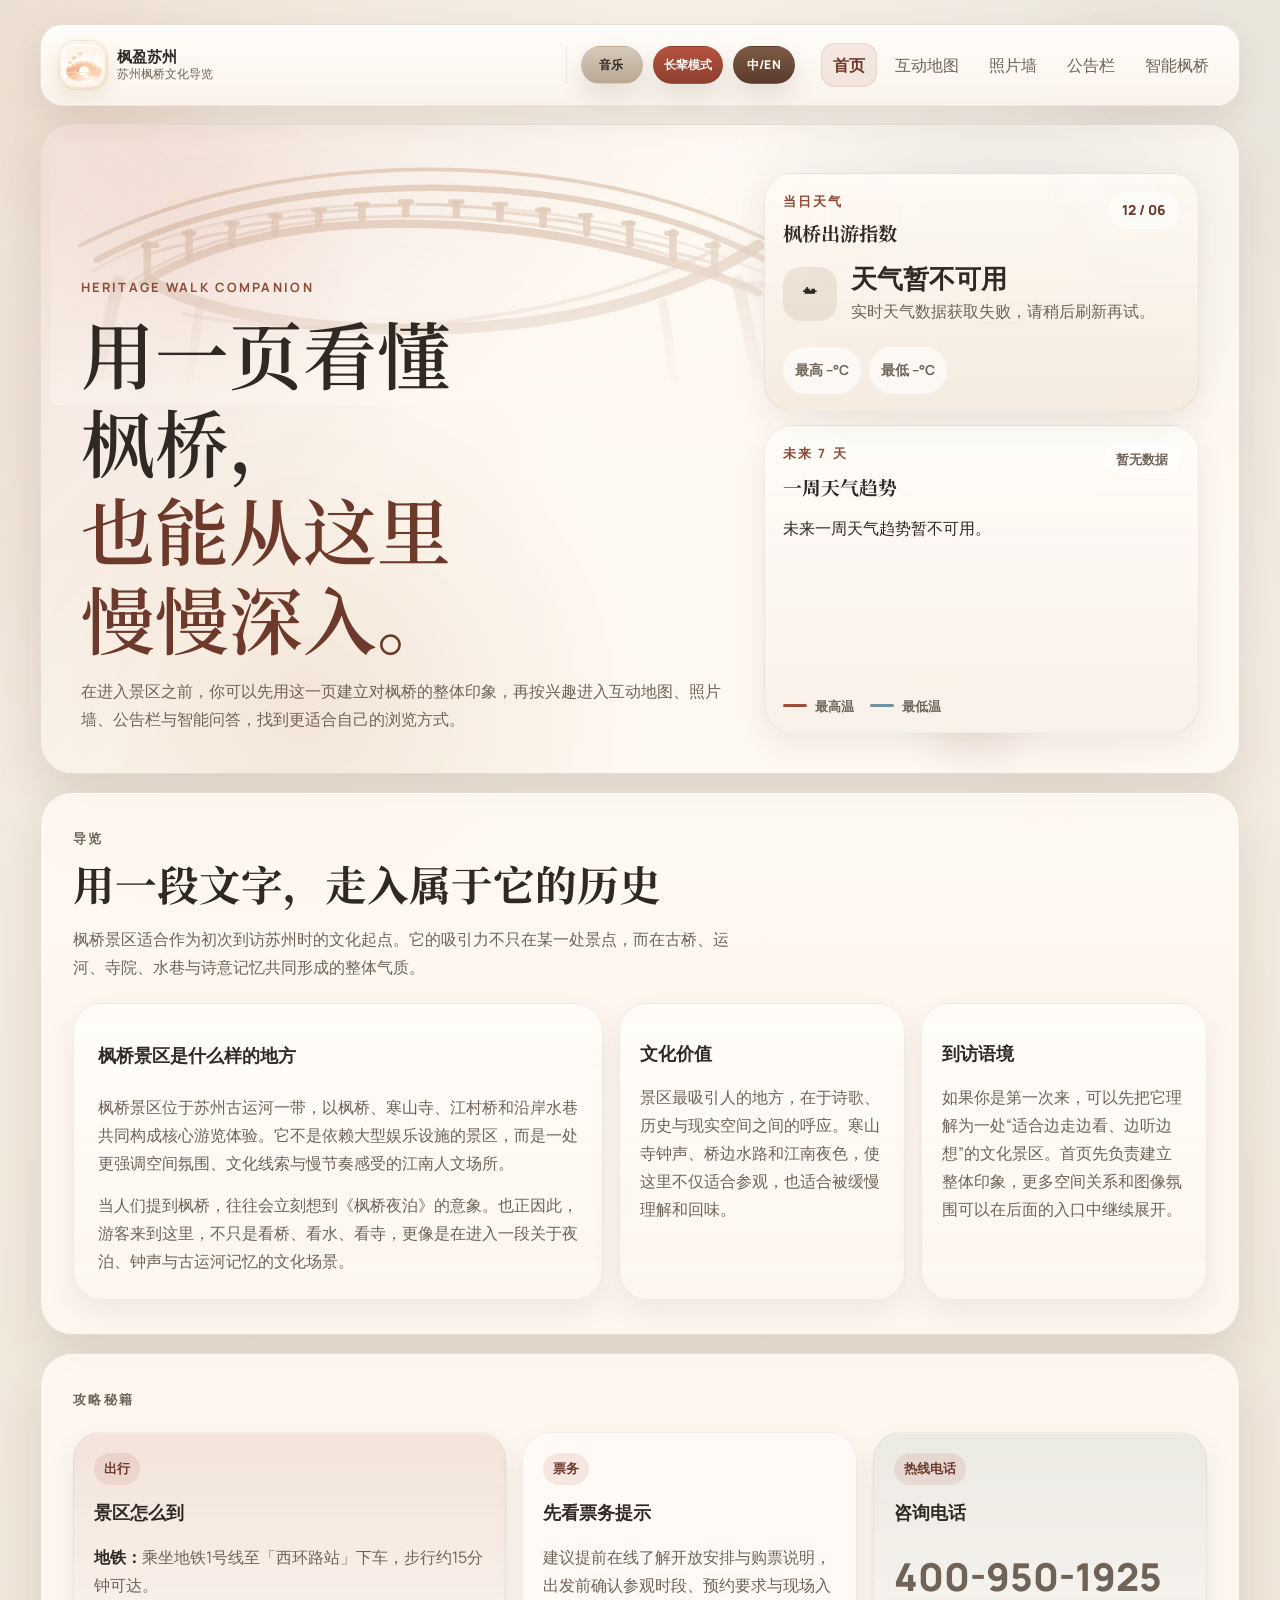
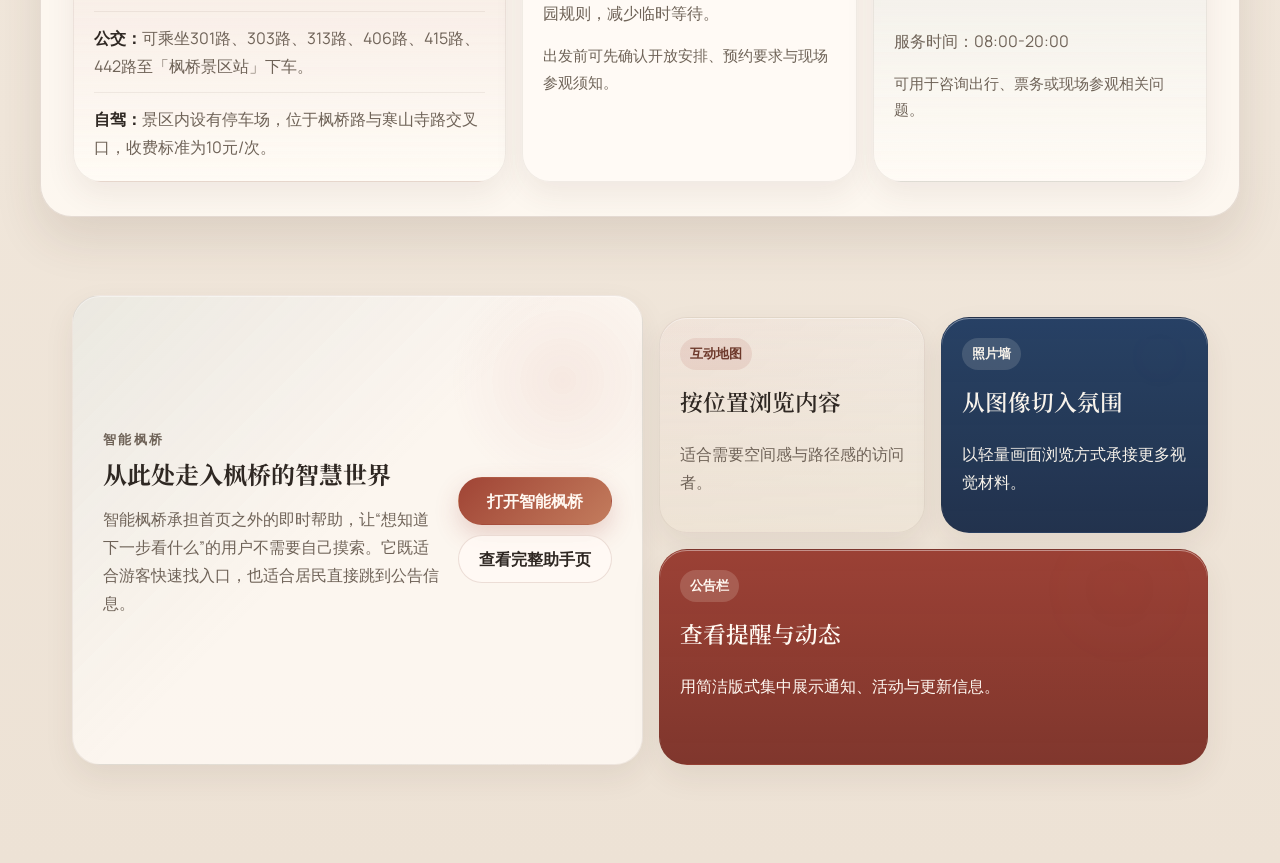
==== commit 00e2bf97: "feat: alpha version_3: add background music and refine guildance header" ====
--- a/index.html
+++ b/index.html
@@ -13,22 +13,50 @@
 <body>
   <div class="page-shell">
     <header class="site-header">
-      <a class="brand" href="#top" aria-label="返回首页">
-        <span class="brand-mark"><img src="images/log.jpg" alt=""></span>
-        <span class="brand-copy">
-          <strong data-i18n="common.brand.name">枫盈苏州</strong>
-          <span data-i18n="common.brand.tagline">苏州枫桥文化导览</span>
-        </span>
+      <div class="site-header-main">
+        <a class="brand" href="#top" aria-label="返回首页">
+          <span class="brand-mark"><img src="images/log.jpg" alt=""></span>
+          <span class="brand-copy">
+            <strong data-i18n="common.brand.name">枫盈苏州</strong>
+            <span data-i18n="common.brand.tagline">苏州枫桥文化导览</span>
+          </span>
+        </a>
 
         <span class="site-header-tools" aria-label="辅助功能与语言入口">
+          <button class="header-tool header-tool-audio" type="button" data-audio-toggle aria-pressed="false" data-i18n="common.audio">
+            音乐
+          </button>
           <button class="header-tool header-tool-senior" type="button" data-senior-mode-toggle aria-pressed="false" data-i18n="common.senior">
             长辈模式
           </button>
           <button class="header-tool header-tool-language" type="button" data-language-toggle aria-label="中英文切换，暂未启用" data-i18n="common.language">
             中/EN
           </button>
+          <button class="header-tool header-tool-settings" type="button" data-settings-toggle aria-expanded="false" aria-controls="header-settings-panel" data-i18n="common.settings">
+            设置
+          </button>
+          <div class="header-settings-panel" id="header-settings-panel" data-settings-panel aria-hidden="true">
+            <button class="header-settings-action" type="button" data-settings-audio>
+              <span class="header-settings-copy">
+                <strong data-i18n="common.audio">音乐</strong>
+                <span data-settings-audio-status>点击播放</span>
+              </span>
+            </button>
+            <button class="header-settings-action" type="button" data-settings-senior>
+              <span class="header-settings-copy">
+                <strong data-i18n="common.senior">长辈模式</strong>
+                <span data-settings-senior-status>当前关闭</span>
+              </span>
+            </button>
+            <button class="header-settings-action" type="button" data-settings-language>
+              <span class="header-settings-copy">
+                <strong data-i18n="common.language">中/EN</strong>
+                <span data-settings-language-status>当前中文</span>
+              </span>
+            </button>
+          </div>
         </span>
-      </a>
+      </div>
 
       <button class="menu-toggle" type="button" aria-expanded="false" aria-controls="site-nav">
         <span></span>
@@ -139,7 +167,7 @@
       <section class="section section-guide" id="guide">
         <div class="section-heading">
           <p class="eyebrow" data-i18n="index.guide.eyebrow">导览</p>
-          <h2 data-i18n="index.guide.title">先用一段清楚介绍，建立对枫桥景区的整体印象</h2>
+          <h2 data-i18n="index.guide.title">先用一段文字，走进枫桥景区的历史印象</h2>
           <p data-i18n="index.guide.summary">枫桥景区适合作为初次到访苏州时的文化起点。它的吸引力不只在某一处景点，而在古桥、运河、寺院、水巷与诗意记忆共同形成的整体气质。</p>
         </div>
 
@@ -163,8 +191,6 @@
       <section class="section section-services" id="services">
         <div class="section-heading">
           <p class="eyebrow" data-i18n="index.services.eyebrow">攻略秘籍</p>
-          <h2 data-i18n="index.services.title">把到访前最常用的支持信息集中在这里</h2>
-          <p data-i18n="index.services.summary">保留一组简洁、可靠的服务信息，帮助首次浏览首页的用户快速处理出行、票务和现场咨询这三类常见问题。</p>
         </div>
 
         <div class="services-grid">
@@ -198,7 +224,7 @@
           <div class="agent-banner">
             <div>
               <p class="eyebrow" data-i18n="index.entries.agent.eyebrow">智能枫桥</p>
-              <h2 data-i18n="index.entries.agent.title">把问路、找内容、推荐顺序交给一个更直接的入口</h2>
+              <h2 data-i18n="index.entries.agent.title">在这里，让我们走得更深入些</h2>
               <p data-i18n="index.entries.agent.p">智能枫桥承担首页之外的即时帮助，让“想知道下一步看什么”的用户不需要自己摸索。它既适合游客快速找入口，也适合居民直接跳到公告信息。</p>
             </div>
             <div class="agent-entry-actions">
--- a/styles.css
+++ b/styles.css
@@ -271,11 +271,10 @@
   top: 12px;
   z-index: 20;
   display: flex;
-  flex-wrap: wrap;
   align-items: center;
   justify-content: space-between;
-  gap: 12px;
-  padding: 14px 16px;
+  gap: 8px;
+  padding: 12px 14px;
   border: 1px solid var(--color-border-strong);
   border-radius: 22px;
   background:
@@ -285,11 +284,20 @@
   box-shadow: var(--shadow-soft);
 }
 
+.site-header-main {
+  display: flex;
+  align-items: center;
+  gap: 8px;
+  flex: 1 1 auto;
+  min-width: 0;
+}
+
 .brand {
-  display: inline-flex;
+  display: flex;
   align-items: center;
-  gap: 12px;
+  gap: 10px;
   flex: 1 1 auto;
+  width: auto;
   min-width: 0;
 }
 
@@ -340,54 +348,150 @@
 .brand-copy {
   display: flex;
   flex-direction: column;
+  gap: 2px;
+  flex: 1 1 auto;
   min-width: 0;
 }
 
 .brand-copy strong {
-  font-size: 0.96rem;
+  font-size: 0.94rem;
+  line-height: 1.1;
+  white-space: nowrap;
+  overflow: hidden;
+  text-overflow: ellipsis;
 }
 
 .brand-copy span {
   color: var(--muted);
-  font-size: 0.8rem;
+  font-size: 0.74rem;
+  line-height: 1.15;
+  white-space: nowrap;
+  overflow: hidden;
+  text-overflow: ellipsis;
 }
 
 .menu-toggle {
-  flex: 0 0 auto;
+  flex: 0 0 42px;
   display: inline-flex;
   flex-direction: column;
   justify-content: center;
+  align-items: center;
   gap: 4px;
-  width: 44px;
-  height: 44px;
-  padding: 0 11px;
+  width: 42px;
+  height: 42px;
+  padding: 0 10px;
   border: 0;
-  border-radius: 14px;
+  border-radius: 13px;
   background: linear-gradient(180deg, #f3e8db, #eadccc);
   cursor: pointer;
 }
 
 .site-header-tools {
-  display: inline-flex;
+  display: flex;
   align-items: center;
-  gap: 8px;
-  margin-left: 10px;
-  padding-left: 10px;
+  gap: 6px;
+  flex: 0 1 auto;
+  min-width: 0;
+  margin-left: 8px;
+  padding-left: 8px;
   border-left: 1px solid rgba(87, 61, 46, 0.1);
-  flex: 0 0 auto;
+  position: relative;
 }
 
 .header-tool {
-  min-height: 42px;
-  padding: 0 14px;
+  min-width: 0;
+  min-height: 38px;
+  padding: 0 10px;
   border: 1px solid transparent;
   border-radius: 999px;
   color: #fffaf5;
-  font-size: 0.88rem;
+  font-size: 0.76rem;
   font-weight: 800;
   letter-spacing: 0.01em;
+  line-height: 1;
   cursor: pointer;
   box-shadow: 0 12px 24px rgba(73, 48, 33, 0.12);
+  white-space: nowrap;
+  flex: 0 1 auto;
+}
+
+.header-tool-language {
+  min-width: 62px;
+}
+
+.header-tool-audio {
+  min-width: 62px;
+  background: linear-gradient(180deg, #d6cabd, #bba892);
+  color: var(--ink);
+}
+
+.header-tool-settings {
+  display: none;
+  min-width: 62px;
+  background: linear-gradient(180deg, rgba(240, 231, 220, 0.98), rgba(228, 214, 198, 0.98));
+  color: var(--ink);
+}
+
+.header-settings-panel {
+  position: absolute;
+  top: calc(100% + 10px);
+  right: 0;
+  z-index: 35;
+  display: grid;
+  gap: 8px;
+  width: min(220px, calc(100vw - 32px));
+  padding: 10px;
+  border: 1px solid var(--color-border-strong);
+  border-radius: 18px;
+  background:
+    linear-gradient(180deg, rgba(255, 252, 247, 0.98), rgba(248, 239, 230, 0.98)),
+    rgba(252, 247, 240, 0.98);
+  box-shadow: var(--shadow-soft);
+  opacity: 0;
+  transform: translateY(-8px);
+  pointer-events: none;
+  transition: opacity 0.2s ease, transform 0.2s ease;
+}
+
+.header-settings-action {
+  display: flex;
+  width: 100%;
+  min-height: 50px;
+  padding: 12px 14px;
+  border: 1px solid rgba(143, 95, 63, 0.12);
+  border-radius: 16px;
+  background:
+    linear-gradient(180deg, rgba(255, 250, 244, 0.94), rgba(248, 240, 231, 0.9)),
+    rgba(255, 249, 242, 0.92);
+  color: var(--ink);
+  text-align: left;
+}
+
+.header-settings-copy {
+  display: grid;
+  gap: 4px;
+}
+
+.header-settings-copy strong {
+  font-size: 0.86rem;
+  font-weight: 800;
+}
+
+.header-settings-copy span {
+  color: var(--muted);
+  font-size: 0.76rem;
+}
+
+body.is-settings-open .header-settings-panel {
+  opacity: 1;
+  transform: translateY(0);
+  pointer-events: auto;
+}
+
+.header-tool-audio[aria-pressed="true"] {
+  background: linear-gradient(180deg, #b48d64, #916845);
+  color: #fffaf5;
+  box-shadow: 0 14px 28px rgba(145, 104, 69, 0.22);
 }
 
 .header-tool-senior {
@@ -418,10 +522,10 @@
 }
 
 .site-nav {
-  position: fixed;
-  top: 84px;
-  right: 12px;
-  left: 12px;
+  position: absolute;
+  top: calc(100% + 10px);
+  right: 0;
+  left: 0;
   display: grid;
   gap: 8px;
   padding: 16px;
@@ -439,7 +543,7 @@
 
 .menu-toggle,
 .site-nav {
-  margin-left: 12px;
+  margin-left: 0;
 }
 
 body.is-senior-mode {
@@ -524,6 +628,122 @@
 
 body.is-lang-en .header-tool {
   min-width: 74px;
+}
+
+@media (max-width: 759px) {
+  body.is-senior-mode .header-tool {
+    min-height: 40px;
+    padding: 0 10px;
+    font-size: 0.84rem;
+  }
+
+  body.is-senior-mode .brand-copy strong {
+    font-size: 1rem;
+  }
+
+  body.is-senior-mode .brand-copy span {
+    font-size: 0.8rem;
+  }
+
+  body.is-lang-en .header-tool {
+    min-width: 0;
+    padding-inline: 9px;
+    font-size: 0.72rem;
+  }
+}
+
+@media (max-width: 375px) {
+  .site-header {
+    gap: 6px;
+    padding: 11px 12px;
+  }
+
+  .site-header-main {
+    gap: 6px;
+  }
+
+  .brand {
+    gap: 8px;
+  }
+
+  .brand-mark {
+    width: 44px;
+    height: 44px;
+  }
+
+  .brand-copy span {
+    display: none;
+  }
+
+  .site-header-tools {
+    gap: 0;
+    margin-left: 6px;
+    padding-left: 6px;
+  }
+
+  .header-tool {
+    min-height: 36px;
+    padding: 0 9px;
+    font-size: 0.72rem;
+  }
+
+  .menu-toggle {
+    flex-basis: 40px;
+    width: 40px;
+    height: 40px;
+    padding: 0 9px;
+  }
+
+  .site-header-tools > .header-tool-senior,
+  .site-header-tools > .header-tool-audio,
+  .site-header-tools > .header-tool-language {
+    display: none;
+  }
+
+  .header-tool-settings {
+    display: inline-flex;
+    align-items: center;
+    justify-content: center;
+  }
+
+  .header-settings-panel {
+    width: min(210px, calc(100vw - 28px));
+  }
+}
+
+@media (max-width: 360px) {
+  .brand-copy strong {
+    font-size: 0.88rem;
+  }
+
+  .site-header-tools {
+    gap: 4px;
+    margin-left: 5px;
+    padding-left: 5px;
+  }
+
+  .header-tool {
+    min-height: 34px;
+    padding: 0 8px;
+    font-size: 0.68rem;
+  }
+
+  .header-tool-language {
+    min-width: 56px;
+  }
+
+  .header-tool-audio,
+  .header-tool-settings {
+    min-width: 56px;
+  }
+
+  .header-settings-copy strong {
+    font-size: 0.8rem;
+  }
+
+  .header-settings-copy span {
+    font-size: 0.72rem;
+  }
 }
 
 body.is-lang-en .route-filter-chip,
@@ -3360,13 +3580,30 @@
   }
 
   .site-header {
+    flex-direction: row;
+    align-items: center;
+    justify-content: space-between;
     padding: 16px 18px;
+  }
+
+  .site-header-main {
+    flex: 1 1 auto;
+    flex-direction: row;
+    align-items: center;
+    gap: 0;
   }
 
   .site-header-tools {
     gap: 10px;
     margin-left: 14px;
     padding-left: 14px;
+    width: auto;
+    border-left: 1px solid rgba(87, 61, 46, 0.1);
+    flex-wrap: nowrap;
+  }
+
+  .header-tool-settings {
+    display: none;
   }
 
   .menu-toggle {
@@ -3389,6 +3626,11 @@
     pointer-events: auto;
   }
 
+  .header-tool {
+    flex: 0 0 auto;
+    white-space: nowrap;
+  }
+
   .site-nav a {
     padding: 10px 12px;
     background: transparent;
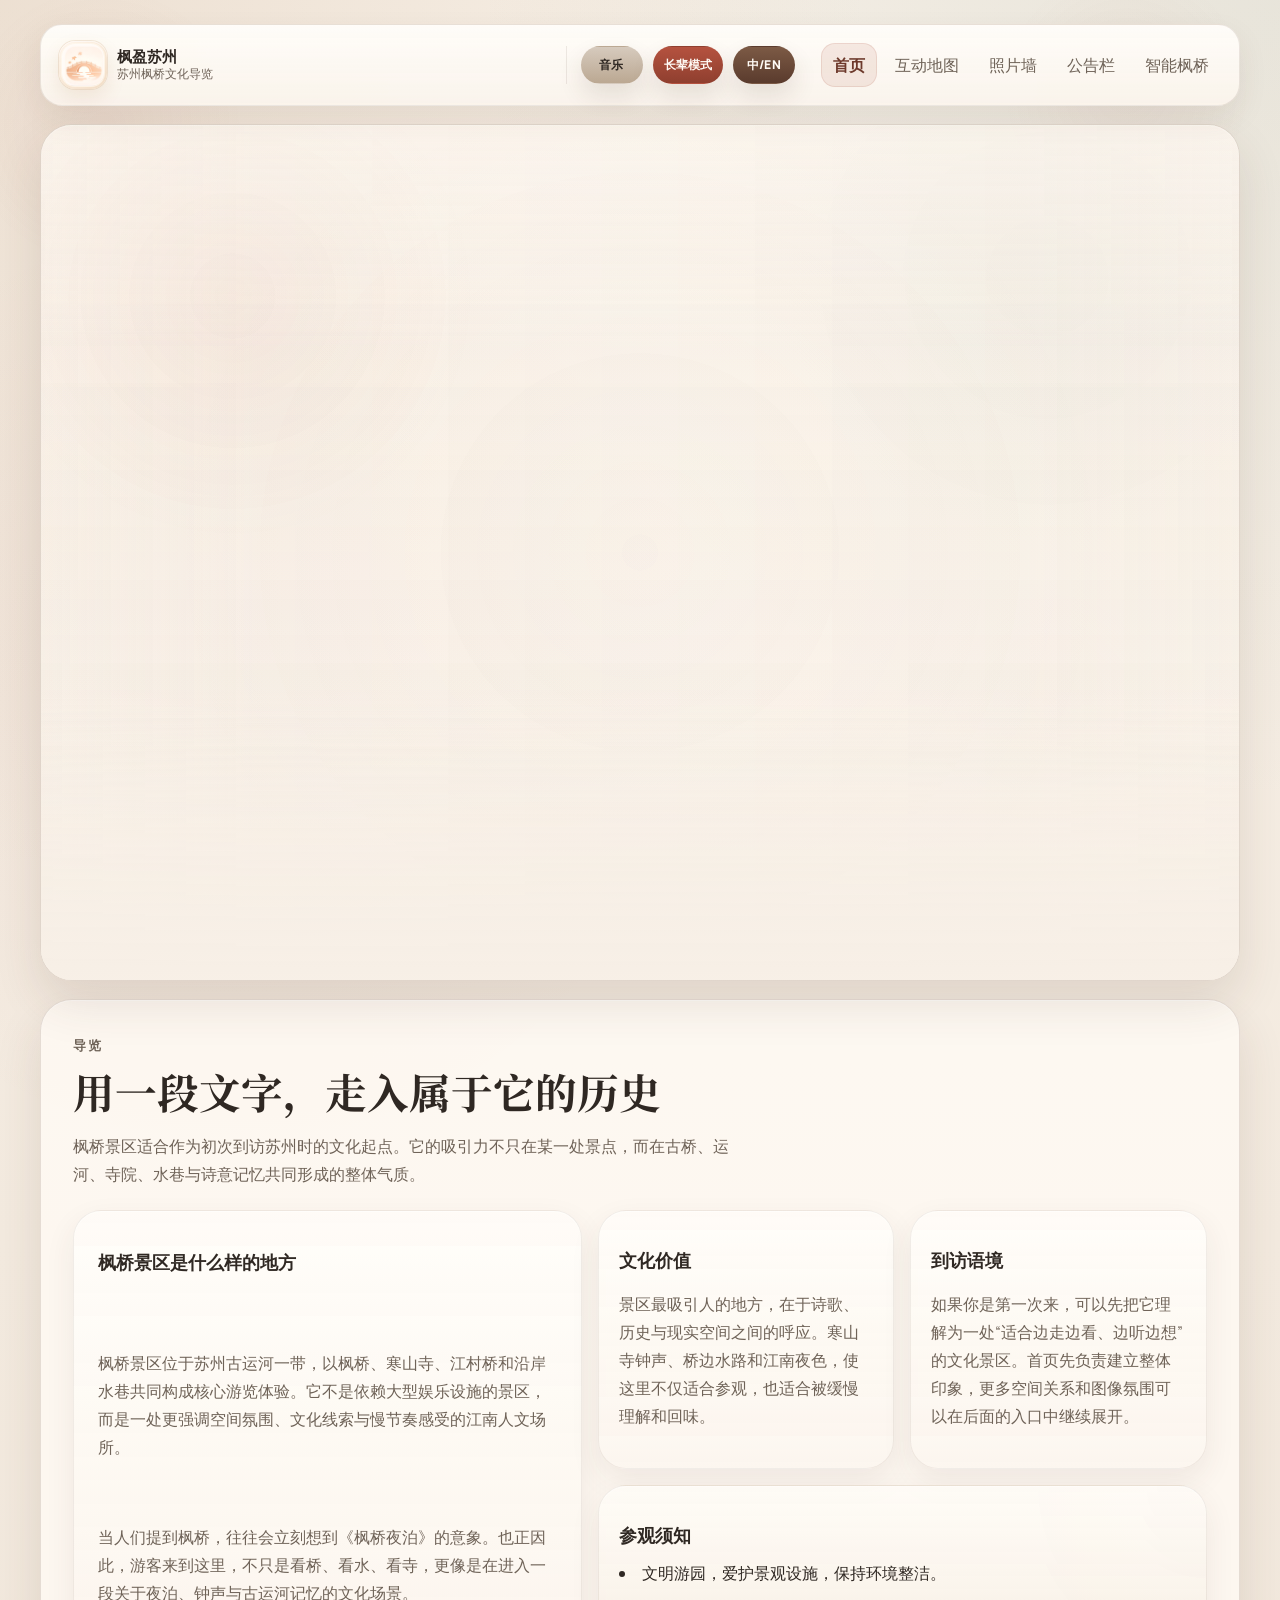
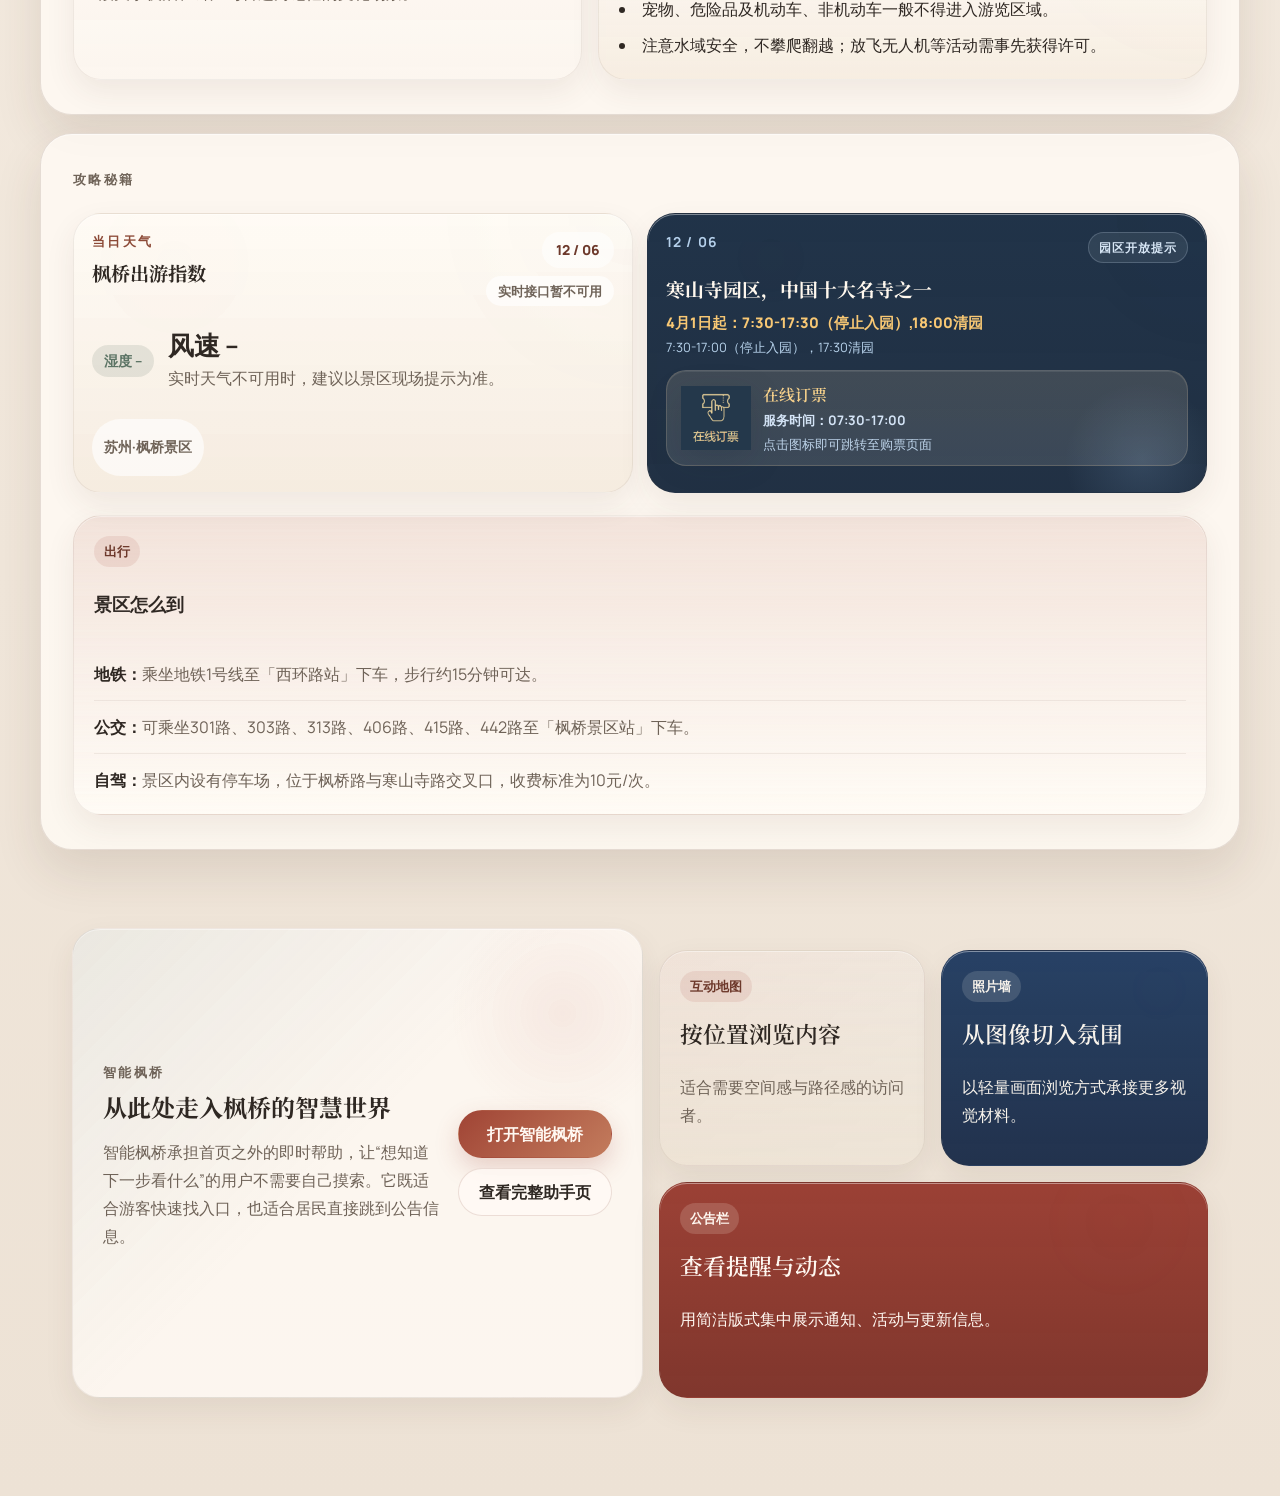
==== commit 46da6eaa: "final version_0.1: refine lots of requirements of user tests" ====
--- a/index.html
+++ b/index.html
@@ -76,28 +76,61 @@
 
     <main id="top">
       <section class="hero">
-        <figure class="hero-bridge-art" aria-hidden="true">
-          <img src="assets/homepage/bridge-illustration.svg" alt="">
-        </figure>
-
-        <div class="hero-copy">
-          <p class="eyebrow">Heritage Walk Companion</p>
-          <h1 data-i18n-html="index.hero.title">用一页看懂枫桥，
-            <span>也能从这里慢慢深入。</span>
-          </h1>
-          <p class="hero-summary" data-i18n="index.hero.summary">
-            在进入景区之前，你可以先用这一页建立对枫桥的整体印象，再按兴趣进入互动地图、照片墙、公告栏与智能问答，找到更适合自己的浏览方式。
-          </p>
-        </div>
-
-        <aside class="hero-panel" aria-label="概览信息">
+        <div class="hero-background-marquee" aria-hidden="true">
+          <figure class="hero-background-frame hero-background-frame-1"></figure>
+          <figure class="hero-background-frame hero-background-frame-2"></figure>
+          <figure class="hero-background-frame hero-background-frame-3"></figure>
+          <figure class="hero-background-frame hero-background-frame-4"></figure>
+        </div>
+      </section>
+
+      <section class="section section-guide" id="guide">
+        <div class="section-heading">
+          <p class="eyebrow" data-i18n="index.guide.eyebrow">导览</p>
+          <h2 data-i18n="index.guide.title">先用一段文字，走进枫桥景区的历史印象</h2>
+          <p data-i18n="index.guide.summary">枫桥景区适合作为初次到访苏州时的文化起点。它的吸引力不只在某一处景点，而在古桥、运河、寺院、水巷与诗意记忆共同形成的整体气质。</p>
+        </div>
+
+        <div class="overview-grid">
+          <article class="overview-card overview-card-primary">
+            <h3 data-i18n="index.guide.card1.title">枫桥景区是什么样的地方</h3>
+            <p data-i18n="index.guide.card1.p1">枫桥景区位于苏州古运河一带，以枫桥、寒山寺、江村桥和沿岸水巷共同构成核心游览体验。它不是依赖大型娱乐设施的景区，而是一处更强调空间氛围、文化线索与慢节奏感受的江南人文场所。</p>
+            <p data-i18n="index.guide.card1.p2">当人们提到枫桥，往往会立刻想到《枫桥夜泊》的意象。也正因此，游客来到这里，不只是看桥、看水、看寺，更像是在进入一段关于夜泊、钟声与古运河记忆的文化场景。</p>
+          </article>
+          <article class="overview-card">
+            <h3 data-i18n="index.guide.card2.title">文化价值</h3>
+            <p data-i18n="index.guide.card2.p">景区最吸引人的地方，在于诗歌、历史与现实空间之间的呼应。寒山寺钟声、桥边水路和江南夜色，使这里不仅适合参观，也适合被缓慢理解和回味。</p>
+          </article>
+          <article class="overview-card">
+            <h3 data-i18n="index.guide.card3.title">到访语境</h3>
+            <p data-i18n="index.guide.card3.p">如果你是第一次来，可以先把它理解为一处“适合边走边看、边听边想”的文化景区。首页先负责建立整体印象，更多空间关系和图像氛围可以在后面的入口中继续展开。</p>
+          </article>
+          <article class="overview-card overview-card-notice">
+            <h3 data-i18n="index.guide.notice.title">参观须知</h3>
+              <li data-i18n="index.guide.notice.item1">文明游园，爱护景观设施，保持环境整洁。</li>
+              <li data-i18n="index.guide.notice.item2">宠物、危险品及机动车、非机动车一般不得进入游览区域。</li>
+              <li data-i18n="index.guide.notice.item3">注意水域安全，不攀爬翻越；放飞无人机等活动需事先获得许可。</li>
+            </ul>
+          </article>
+        </div>
+      </section>
+
+      <section class="section section-services" id="services">
+        <div class="section-heading">
+          <p class="eyebrow" data-i18n="index.services.eyebrow">攻略秘籍</p>
+        </div>
+
+        <div class="services-top-panel" aria-label="概览信息">
           <section class="weather-card" aria-label="当日天气">
             <div class="weather-card-head">
               <div>
                 <p class="eyebrow" data-i18n="index.weather.eyebrow">当日天气</p>
                 <h2 data-i18n="index.weather.title">枫桥出游指数</h2>
               </div>
-              <span class="weather-date" data-weather-date>加载中</span>
+              <div class="weather-card-status">
+                <span class="weather-date" data-weather-date>加载中</span>
+                <span class="weather-update-pill" data-weather-update>实时天气接入中</span>
+              </div>
             </div>
 
             <div class="weather-ticker" data-weather-ticker>
@@ -138,62 +171,53 @@
                   </div>
                 </div>
                 <div class="weather-meta">
-                  <span data-weather-update>实时天气接入中</span>
                   <span data-weather-location>定位到枫桥景区</span>
                 </div>
               </article>
+
+              <article class="weather-slide weather-slide-forecast" data-weather-slide="forecast">
+                <div class="forecast-slide-head">
+                  <div>
+                    <p class="eyebrow" data-i18n="index.forecast.eyebrow">未来 7 天</p>
+                    <h3 data-i18n="index.forecast.title">一周天气趋势</h3>
+                  </div>
+                  <span class="forecast-update" data-forecast-update>同步中</span>
+                </div>
+                <div class="forecast-chart" data-forecast-chart aria-live="polite">
+                  正在生成未来一周天气趋势...
+                </div>
+                <div class="forecast-legend" aria-label="气温图例">
+                  <span><i class="forecast-legend-line forecast-legend-line-high" aria-hidden="true"></i><span data-i18n="index.forecast.high">最高温</span></span>
+                  <span><i class="forecast-legend-line forecast-legend-line-low" aria-hidden="true"></i><span data-i18n="index.forecast.low">最低温</span></span>
+                </div>
+              </article>
             </div>
           </section>
 
-          <section class="forecast-card" aria-label="未来七天天气趋势">
-            <div class="forecast-card-head">
-              <div>
-                <p class="eyebrow" data-i18n="index.forecast.eyebrow">未来 7 天</p>
-                <h2 data-i18n="index.forecast.title">一周天气趋势</h2>
-              </div>
-              <span class="forecast-update" data-forecast-update>同步中</span>
-            </div>
-            <div class="forecast-chart" data-forecast-chart aria-live="polite">
-              正在生成未来一周天气趋势...
-            </div>
-            <div class="forecast-legend" aria-label="气温图例">
-              <span><i class="forecast-legend-line forecast-legend-line-high" aria-hidden="true"></i><span data-i18n="index.forecast.high">最高温</span></span>
-              <span><i class="forecast-legend-line forecast-legend-line-low" aria-hidden="true"></i><span data-i18n="index.forecast.low">最低温</span></span>
-            </div>
-          </section>
-        </aside>
-      </section>
-
-      <section class="section section-guide" id="guide">
-        <div class="section-heading">
-          <p class="eyebrow" data-i18n="index.guide.eyebrow">导览</p>
-          <h2 data-i18n="index.guide.title">先用一段文字，走进枫桥景区的历史印象</h2>
-          <p data-i18n="index.guide.summary">枫桥景区适合作为初次到访苏州时的文化起点。它的吸引力不只在某一处景点，而在古桥、运河、寺院、水巷与诗意记忆共同形成的整体气质。</p>
-        </div>
-
-        <div class="overview-grid">
-          <article class="overview-card overview-card-primary">
-            <h3 data-i18n="index.guide.card1.title">枫桥景区是什么样的地方</h3>
-            <p data-i18n="index.guide.card1.p1">枫桥景区位于苏州古运河一带，以枫桥、寒山寺、江村桥和沿岸水巷共同构成核心游览体验。它不是依赖大型娱乐设施的景区，而是一处更强调空间氛围、文化线索与慢节奏感受的江南人文场所。</p>
-            <p data-i18n="index.guide.card1.p2">当人们提到枫桥，往往会立刻想到《枫桥夜泊》的意象。也正因此，游客来到这里，不只是看桥、看水、看寺，更像是在进入一段关于夜泊、钟声与古运河记忆的文化场景。</p>
-          </article>
-          <article class="overview-card">
-            <h3 data-i18n="index.guide.card2.title">文化价值</h3>
-            <p data-i18n="index.guide.card2.p">景区最吸引人的地方，在于诗歌、历史与现实空间之间的呼应。寒山寺钟声、桥边水路和江南夜色，使这里不仅适合参观，也适合被缓慢理解和回味。</p>
-          </article>
-          <article class="overview-card">
-            <h3 data-i18n="index.guide.card3.title">到访语境</h3>
-            <p data-i18n="index.guide.card3.p">如果你是第一次来，可以先把它理解为一处“适合边走边看、边听边想”的文化景区。首页先负责建立整体印象，更多空间关系和图像氛围可以在后面的入口中继续展开。</p>
-          </article>
-        </div>
-      </section>
-
-      <section class="section section-services" id="services">
-        <div class="section-heading">
-          <p class="eyebrow" data-i18n="index.services.eyebrow">攻略秘籍</p>
-        </div>
-
-        <div class="services-grid">
+          <a class="temple-hours-card temple-ticket-card" href="https://m.cloud.sz-trip.com/ScenicDetail?type=scenic&id=5257" target="_blank" rel="noopener noreferrer" aria-label="寒山寺开放信息与在线订票，前往寒山寺票务页面">
+            <div class="temple-hours-head">
+              <p class="temple-hours-date" data-temple-date>加载中</p>
+              <p class="temple-hours-kicker">园区开放提示</p>
+            </div>
+            <div class="temple-hours-body">
+              <h2 class="temple-hours-title">寒山寺园区，中国十大名寺之一</h2>
+              <div class="temple-hours-schedule" aria-label="开放时间">
+                <p class="temple-hours-primary">4月1日起：7:30-17:30（停止入园）,18:00清园</p>
+                <p class="temple-hours-secondary">7:30-17:00（停止入园），17:30清园</p>
+              </div>
+              <div class="temple-ticket-panel" aria-label="购票入口">
+                <img class="temple-ticket-image" src="images/ticket.png" alt="在线订票图标">
+                <div class="temple-ticket-copy">
+                  <h3 data-i18n="index.services.ticket.title">在线订票</h3>
+                  <p class="temple-ticket-time" data-i18n="index.services.ticket.time">服务时间：07:30-17:00</p>
+                  <p class="temple-ticket-note" data-i18n="index.services.ticket.note">点击图标即可跳转至购票页面</p>
+                </div>
+              </div>
+            </div>
+          </a>
+        </div>
+
+        <div class="services-grid services-grid-single">
           <article class="service-card service-card-accent">
             <span class="entry-tag" data-i18n="index.services.travel.tag">出行</span>
             <h3 data-i18n="index.services.travel.title">景区怎么到</h3>
@@ -202,19 +226,6 @@
               <p data-i18n-html="index.services.travel.bus"><strong>公交：</strong>可乘坐301路、303路、313路、406路、415路、442路至「枫桥景区站」下车。</p>
               <p data-i18n-html="index.services.travel.drive"><strong>自驾：</strong>景区内设有停车场，位于枫桥路与寒山寺路交叉口，收费标准为10元/次。</p>
             </div>
-          </article>
-          <article class="service-card">
-            <span class="entry-tag" data-i18n="index.services.ticket.tag">票务</span>
-            <h3 data-i18n="index.services.ticket.title">先看票务提示</h3>
-            <p data-i18n="index.services.ticket.p1">建议提前在线了解开放安排与购票说明，出发前确认参观时段、预约要求与现场入园规则，减少临时等待。</p>
-            <p class="service-note" data-i18n="index.services.ticket.p2">出发前可先确认开放安排、预约要求与现场参观须知。</p>
-          </article>
-          <article class="service-card service-card-dark">
-            <span class="entry-tag" data-i18n="index.services.hotline.tag">热线电话</span>
-            <h3 data-i18n="index.services.hotline.title">咨询电话</h3>
-            <p class="service-hotline">400-950-1925</p>
-            <p data-i18n="index.services.hotline.time">服务时间：08:00-20:00</p>
-            <p class="service-note" data-i18n="index.services.hotline.note">可用于咨询出行、票务或现场参观相关问题。</p>
           </article>
         </div>
       </section>
--- a/styles.css
+++ b/styles.css
@@ -630,7 +630,83 @@
   min-width: 74px;
 }
 
+body.is-lang-en .hero h1 {
+  max-width: 12ch;
+  font-size: clamp(1.9rem, 5.8vw, 3.9rem);
+}
+
+body.is-lang-en .photo-wall-hero h1 {
+  max-width: 14ch;
+  font-size: clamp(1.95rem, 6.2vw, 4rem);
+}
+
+body.is-lang-en .interactive-map-hero h1 {
+  max-width: 14ch;
+  font-size: clamp(1.9rem, 6vw, 3.95rem);
+}
+
+body.is-lang-en .notice-hero h1 {
+  max-width: 14ch;
+  font-size: clamp(1.72rem, 5.4vw, 3.45rem);
+}
+
+body.is-lang-en .smart-agent-hero h1 {
+  max-width: 14ch;
+  font-size: clamp(1.82rem, 5.8vw, 3.72rem);
+}
+
+body.is-lang-en .section-heading h2,
+body.is-lang-en .agent-banner h2 {
+  font-size: clamp(1.42rem, 4.2vw, 2.2rem);
+}
+
+body.is-lang-en .weather-card h2 {
+  font-size: 1.08rem;
+}
+
+body.is-lang-en .overview-card h3,
+body.is-lang-en .service-card h3,
+body.is-lang-en .entry-card h3,
+body.is-lang-en .service-ticket-contact h3,
+body.is-lang-en .temple-ticket-copy h3 {
+  font-size: 1rem;
+}
+
+body.is-lang-en .temple-hours-title {
+  font-size: 1.1rem;
+  line-height: 1.24;
+}
+
+body.is-lang-en .temple-ticket-time,
+body.is-lang-en .temple-ticket-note {
+  font-size: 0.76rem;
+}
+
 @media (max-width: 759px) {
+  .hero {
+    aspect-ratio: auto;
+    min-height: clamp(320px, 46svh, 500px);
+    max-height: 500px;
+  }
+
+  .site-header-tools {
+    gap: 0;
+    margin-left: 6px;
+    padding-left: 6px;
+  }
+
+  .site-header-tools > .header-tool-senior,
+  .site-header-tools > .header-tool-audio,
+  .site-header-tools > .header-tool-language {
+    display: none;
+  }
+
+  .header-tool-settings {
+    display: inline-flex;
+    align-items: center;
+    justify-content: center;
+  }
+
   body.is-senior-mode .header-tool {
     min-height: 40px;
     padding: 0 10px;
@@ -650,9 +726,40 @@
     padding-inline: 9px;
     font-size: 0.72rem;
   }
+
+  .header-settings-panel {
+    width: min(210px, calc(100vw - 28px));
+  }
 }
 
 @media (max-width: 375px) {
+  .zoomable-controls {
+    top: 10px;
+    right: 10px;
+    gap: 4px;
+    padding: 5px;
+  }
+
+  .zoomable-control {
+    min-width: 34px;
+    min-height: 34px;
+    padding: 0 10px;
+  }
+
+  .zoomable-control-scale {
+    min-width: 56px;
+    padding-inline: 12px;
+  }
+
+  .temple-ticket-panel {
+    grid-template-columns: 1fr;
+    justify-items: start;
+  }
+
+  .temple-ticket-image {
+    width: 62px;
+  }
+
   .site-header {
     gap: 6px;
     padding: 11px 12px;
@@ -673,12 +780,6 @@
 
   .brand-copy span {
     display: none;
-  }
-
-  .site-header-tools {
-    gap: 0;
-    margin-left: 6px;
-    padding-left: 6px;
   }
 
   .header-tool {
@@ -692,22 +793,6 @@
     width: 40px;
     height: 40px;
     padding: 0 9px;
-  }
-
-  .site-header-tools > .header-tool-senior,
-  .site-header-tools > .header-tool-audio,
-  .site-header-tools > .header-tool-language {
-    display: none;
-  }
-
-  .header-tool-settings {
-    display: inline-flex;
-    align-items: center;
-    justify-content: center;
-  }
-
-  .header-settings-panel {
-    width: min(210px, calc(100vw - 28px));
   }
 }
 
@@ -840,10 +925,14 @@
 .hero {
   position: relative;
   overflow: hidden;
-  display: grid;
-  gap: 24px;
-  padding: 28px 20px;
+  aspect-ratio: 7 / 5;
+  min-height: 360px;
+  max-height: 680px;
+  padding: 0;
   isolation: isolate;
+  background:
+    linear-gradient(180deg, rgba(253, 248, 242, 0.18), rgba(250, 243, 235, 0.3)),
+    rgba(247, 239, 230, 0.7);
 }
 
 .hero::before {
@@ -851,74 +940,85 @@
   position: absolute;
   inset: 0;
   background:
-    linear-gradient(135deg, rgba(160, 68, 53, 0.12), transparent 38%),
-    radial-gradient(circle at 80% 18%, rgba(111, 132, 120, 0.14), transparent 25%),
-    radial-gradient(circle at 22% 90%, rgba(200, 155, 107, 0.18), transparent 30%),
-    radial-gradient(circle at 12% 18%, rgba(181, 82, 63, 0.07), transparent 16%);
+    linear-gradient(180deg, rgba(255, 249, 243, 0.42) 0%, rgba(255, 247, 238, 0.07) 26%, rgba(249, 240, 229, 0.09) 68%, rgba(247, 239, 230, 0.7) 100%),
+    linear-gradient(90deg, rgba(250, 243, 235, 0.12) 0%, rgba(250, 243, 235, 0.02) 18%, rgba(250, 243, 235, 0.06) 82%, rgba(250, 243, 235, 0.12) 100%),
+    radial-gradient(circle at 16% 20%, rgba(192, 112, 86, 0.08), transparent 20%),
+    radial-gradient(circle at 84% 18%, rgba(121, 150, 135, 0.06), transparent 22%);
   pointer-events: none;
+  z-index: 1;
 }
 
 .hero::after {
   content: "";
   position: absolute;
-  inset: auto auto -10% 68%;
-  width: 240px;
-  height: 240px;
-  background:
-    radial-gradient(circle at 50% 50%, rgba(160, 68, 53, 0.13), transparent 38%),
-    radial-gradient(circle at 30% 38%, rgba(192, 112, 86, 0.16), transparent 22%);
-  filter: blur(12px);
-  pointer-events: none;
-}
-
-.hero-copy,
-.hero-panel,
-.section {
-  position: relative;
-}
-
-.hero-copy,
-.hero-panel {
-  z-index: 2;
-}
-
-.hero .hero-copy {
-  padding-top: 72px;
-}
-
-.hero-bridge-art {
-  position: absolute;
-  top: 6px;
-  left: -10px;
-  width: min(102%, 780px);
-  margin: 0;
-  opacity: 0.34;
+  inset: auto 0 0;
+  height: 34%;
+  background:
+    linear-gradient(180deg, rgba(247, 239, 230, 0) 0%, rgba(247, 239, 230, 0.52) 48%, rgba(247, 239, 230, 0.96) 100%);
   pointer-events: none;
   z-index: 1;
 }
 
-.hero-bridge-art::after {
-  content: "";
+.hero-background-marquee {
   position: absolute;
   inset: 0;
-  background:
-    radial-gradient(circle at 30% 28%, rgba(255, 246, 238, 0.08) 0%, rgba(255, 246, 238, 0.02) 38%, rgba(255, 246, 238, 0) 62%),
-    linear-gradient(180deg, rgba(255, 248, 241, 0.02) 0%, rgba(255, 248, 241, 0.1) 34%, rgba(255, 248, 241, 0.42) 70%, rgba(255, 248, 241, 0.92) 100%),
-    linear-gradient(90deg, rgba(255, 248, 241, 0.18) 0%, rgba(255, 248, 241, 0.04) 16%, rgba(255, 248, 241, 0.02) 80%, rgba(255, 248, 241, 0.24) 100%);
-}
-
-.hero-bridge-art img {
-  display: block;
-  width: 100%;
-  height: auto;
-  filter: sepia(0.1) saturate(0.9) contrast(0.98);
-  mix-blend-mode: multiply;
-  -webkit-mask-image:
-    radial-gradient(circle at 34% 30%, rgba(0, 0, 0, 1) 0%, rgba(0, 0, 0, 0.98) 44%, rgba(0, 0, 0, 0.76) 68%, rgba(0, 0, 0, 0.3) 88%, transparent 100%),
-    linear-gradient(180deg, rgba(0, 0, 0, 0.98) 0%, rgba(0, 0, 0, 0.94) 40%, rgba(0, 0, 0, 0.62) 72%, rgba(0, 0, 0, 0.24) 90%, transparent 100%);
-  mask-image:
-    radial-gradient(circle at 34% 30%, rgba(0, 0, 0, 1) 0%, rgba(0, 0, 0, 0.98) 44%, rgba(0, 0, 0, 0.76) 68%, rgba(0, 0, 0, 0.3) 88%, transparent 100%),
-    linear-gradient(180deg, rgba(0, 0, 0, 0.98) 0%, rgba(0, 0, 0, 0.94) 40%, rgba(0, 0, 0, 0.62) 72%, rgba(0, 0, 0, 0.24) 90%, transparent 100%);
+  overflow: hidden;
+  z-index: 0;
+  background:
+    radial-gradient(circle at center, rgba(255, 252, 248, 0.05), transparent 64%),
+    rgba(243, 233, 223, 0.1);
+}
+
+.hero-background-frame {
+  position: absolute;
+  inset: 0;
+  margin: 0;
+  padding: 0;
+  opacity: 0;
+  background-color: #e2d4bf;
+  background-position: center 52%;
+  background-repeat: no-repeat;
+  background-size: cover;
+  filter: saturate(0.92) brightness(0.84) sepia(0.05);
+  animation: hero-background-fade 32s ease-in-out infinite;
+}
+
+.hero-background-frame-1 {
+  animation-delay: 0s;
+  background-image: url("images/homepage/bk1.jpg");
+}
+
+.hero-background-frame-2 {
+  animation-delay: 8s;
+  background-image: url("images/homepage/bk2.jpg");
+}
+
+.hero-background-frame-3 {
+  animation-delay: 16s;
+  background-image: url("images/homepage/bk3.jpg");
+}
+
+.hero-background-frame-4 {
+  animation-delay: 24s;
+  background-image: url("images/homepage/bk4.jpg");
+}
+
+@keyframes hero-background-fade {
+  0% {
+    opacity: 0;
+  }
+
+  6% {
+    opacity: 1;
+  }
+
+  19% {
+    opacity: 1;
+  }
+
+  25% {
+    opacity: 0;
+  }
 }
 
 .eyebrow {
@@ -1014,13 +1114,16 @@
   background: rgba(255, 248, 240, 0.94);
 }
 
-.hero-panel {
+.services-top-panel {
+  --hero-panel-card-height: 238px;
   display: grid;
   gap: 14px;
+  margin-top: 22px;
 }
 
 .hero-card,
 .weather-card,
+.temple-hours-card,
 .overview-card,
 .wander-card,
 .service-card,
@@ -1043,6 +1146,7 @@
 .weather-card {
   position: relative;
   overflow: hidden;
+  min-height: var(--hero-panel-card-height);
   padding: 18px 18px 16px;
   background:
     linear-gradient(180deg, rgba(255, 251, 245, 0.9), rgba(245, 235, 223, 0.95)),
@@ -1052,10 +1156,17 @@
 
 .weather-card-head {
   display: flex;
+  flex-wrap: wrap;
   align-items: flex-start;
   justify-content: space-between;
   gap: 12px;
   margin-bottom: 12px;
+}
+
+.weather-card-status {
+  display: grid;
+  justify-items: end;
+  gap: 8px;
 }
 
 .weather-card h2 {
@@ -1075,9 +1186,22 @@
   font-weight: 800;
 }
 
+.weather-update-pill,
+.forecast-update {
+  display: inline-flex;
+  align-items: center;
+  min-height: 30px;
+  padding: 0 12px;
+  border-radius: 999px;
+  background: rgba(255, 255, 255, 0.62);
+  color: var(--muted);
+  font-size: 0.8rem;
+  font-weight: 700;
+}
+
 .weather-ticker {
   position: relative;
-  min-height: 138px;
+  min-height: 164px;
 }
 
 .weather-slide {
@@ -1094,6 +1218,11 @@
 .weather-slide.is-active {
   opacity: 1;
   transform: translateY(0);
+}
+
+.weather-slide-forecast {
+  align-content: start;
+  gap: 8px;
 }
 
 .weather-main {
@@ -1179,19 +1308,108 @@
   color: var(--accent-deep);
 }
 
-.forecast-card {
+.forecast-slide-head {
+  display: flex;
+  flex-wrap: wrap;
+  align-items: flex-start;
+  justify-content: space-between;
+  gap: 12px;
+}
+
+.forecast-slide-head h3 {
+  margin: 0;
+  font-family: "Noto Serif SC", serif;
+  font-size: 1rem;
+}
+
+.forecast-chart {
+  min-height: 112px;
+}
+
+.forecast-chart svg {
+  display: block;
+  width: 100%;
+  height: auto;
+}
+
+.forecast-legend {
+  display: flex;
+  flex-wrap: wrap;
+  gap: 8px 12px;
+  margin-top: 0;
+  color: var(--muted);
+  font-size: 0.78rem;
+  font-weight: 700;
+}
+
+.forecast-legend span {
+  display: inline-flex;
+  align-items: center;
+  gap: 8px;
+}
+
+.forecast-legend-line {
+  display: inline-block;
+  width: 18px;
+  height: 3px;
+  border-radius: 999px;
+}
+
+.forecast-legend-line-high {
+  background: #9a4f3c;
+}
+
+.forecast-legend-line-low {
+  background: #6f92a0;
+}
+
+.temple-hours-card {
+  position: relative;
+  overflow: hidden;
+  min-height: var(--hero-panel-card-height);
   padding: 18px 18px 16px;
-  border: 1px solid var(--color-border-soft);
-  border-radius: var(--radius-lg);
-  background:
-    linear-gradient(180deg, rgba(255, 253, 249, 0.84), rgba(248, 240, 231, 0.9)),
-    rgba(255, 251, 245, 0.76);
+  background:
+    linear-gradient(180deg, rgba(28, 47, 69, 0.98), rgba(24, 40, 60, 0.96)),
+    radial-gradient(circle at top right, rgba(121, 165, 214, 0.16), transparent 38%),
+    radial-gradient(circle at 22% 16%, rgba(245, 201, 120, 0.12), transparent 22%);
+  color: #f4efe5;
+}
+
+.temple-hours-card::after {
+  content: "";
+  position: absolute;
+  inset: auto -16px -48px auto;
+  width: 160px;
+  height: 160px;
+  border-radius: 50%;
+  background: radial-gradient(circle, rgba(145, 184, 223, 0.16), transparent 68%);
+  pointer-events: none;
+}
+
+.temple-ticket-card {
+  display: grid;
+  align-content: start;
+  gap: 0;
+  color: inherit;
+  text-decoration: none;
+  transition: transform var(--transition-base), box-shadow var(--transition-base);
+}
+
+.temple-ticket-card:hover,
+.temple-ticket-card:focus-visible {
+  transform: translateY(-2px);
   box-shadow:
     inset 0 1px 0 rgba(255, 255, 255, 0.42),
-    var(--shadow-soft);
-}
-
-.forecast-card-head {
+    0 18px 32px rgba(23, 37, 57, 0.22);
+}
+
+.temple-hours-head,
+.temple-hours-body {
+  position: relative;
+  z-index: 1;
+}
+
+.temple-hours-head {
   display: flex;
   align-items: flex-start;
   justify-content: space-between;
@@ -1199,63 +1417,61 @@
   margin-bottom: 14px;
 }
 
-.forecast-card h2 {
-  margin: 0;
+.temple-hours-date {
+  margin: 0;
+  color: #b5d0eb;
+  font-size: 0.86rem;
+  font-weight: 700;
+  letter-spacing: 0.08em;
+}
+
+.temple-hours-kicker {
+  margin: 0;
+  padding: 6px 10px;
+  border: 1px solid rgba(202, 220, 238, 0.22);
+  border-radius: 999px;
+  background: rgba(237, 245, 255, 0.08);
+  color: #d8e7f6;
+  font-size: 0.74rem;
+  font-weight: 700;
+  letter-spacing: 0.08em;
+}
+
+.temple-hours-body {
+  display: grid;
+  align-content: start;
+  gap: 10px;
+}
+
+.temple-hours-title {
+  margin: 0;
+  color: #fff8ee;
   font-family: "Noto Serif SC", serif;
   font-size: 1.18rem;
-}
-
-.forecast-update {
-  display: inline-flex;
-  align-items: center;
-  min-height: 30px;
-  padding: 0 12px;
-  border-radius: 999px;
-  background: rgba(255, 255, 255, 0.62);
-  color: var(--muted);
+  line-height: 1.28;
+}
+
+.temple-hours-schedule {
+  display: grid;
+  gap: 6px;
+}
+
+.temple-hours-primary,
+.temple-hours-secondary {
+  margin: 0;
+}
+
+.temple-hours-primary {
+  color: #f8c874;
+  font-size: 0.91rem;
+  font-weight: 800;
+  line-height: 1.4;
+}
+
+.temple-hours-secondary {
+  color: #b8d3ec;
   font-size: 0.8rem;
-  font-weight: 700;
-}
-
-.forecast-chart {
-    min-height: 184px;
-  }
-
-.forecast-chart svg {
-  display: block;
-  width: 100%;
-  height: auto;
-}
-
-.forecast-legend {
-    display: flex;
-    flex-wrap: wrap;
-    gap: 10px 16px;
-    margin-top: 4px;
-    color: var(--muted);
-    font-size: 0.84rem;
-    font-weight: 700;
-  }
-
-.forecast-legend span {
-  display: inline-flex;
-  align-items: center;
-  gap: 8px;
-}
-
-.forecast-legend-line {
-  display: inline-block;
-  width: 24px;
-  height: 3px;
-  border-radius: 999px;
-}
-
-.forecast-legend-line-high {
-  background: #9a4f3c;
-}
-
-.forecast-legend-line-low {
-  background: #6f92a0;
+  line-height: 1.42;
 }
 
 .kicker,
@@ -1355,6 +1571,50 @@
   margin: 0;
 }
 
+.overview-card-intro {
+  margin: 0;
+}
+
+.overview-card-notice {
+  display: grid;
+  align-content: start;
+  gap: 12px;
+  background:
+    linear-gradient(180deg, rgba(255, 252, 247, 0.9), rgba(245, 235, 223, 0.84)),
+    radial-gradient(circle at top right, rgba(202, 163, 105, 0.08), transparent 34%);
+}
+
+.overview-card-notice h3 {
+  margin-bottom: 0;
+}
+
+.overview-note-list {
+  display: grid;
+  gap: 10px;
+  margin: 0;
+  padding: 0;
+  list-style: none;
+}
+
+.overview-note-list li {
+  position: relative;
+  padding-left: 16px;
+  color: var(--muted);
+  line-height: 1.66;
+}
+
+.overview-note-list li::before {
+  content: "";
+  position: absolute;
+  top: 0.72em;
+  left: 0;
+  width: 6px;
+  height: 6px;
+  border-radius: 999px;
+  background: rgba(160, 68, 53, 0.46);
+  box-shadow: 0 0 0 4px rgba(160, 68, 53, 0.08);
+}
+
 .travel-list {
   display: grid;
   gap: 12px;
@@ -1381,6 +1641,9 @@
 }
 
 .service-card {
+  display: grid;
+  align-content: start;
+  gap: 10px;
   background: rgba(255, 252, 247, 0.78);
 }
 
@@ -1394,6 +1657,83 @@
   background:
     linear-gradient(180deg, rgba(92, 116, 101, 0.12), rgba(255, 251, 245, 0.88)),
     rgba(255, 251, 245, 0.8);
+}
+
+.service-card-ticket {
+  position: relative;
+  overflow: hidden;
+  justify-items: start;
+  align-content: start;
+  gap: 14px;
+  color: inherit;
+  background:
+    linear-gradient(180deg, rgba(37, 61, 89, 0.98), rgba(31, 52, 78, 0.96)),
+    radial-gradient(circle at 82% 18%, rgba(246, 203, 127, 0.14), transparent 20%),
+    radial-gradient(circle at 16% 16%, rgba(126, 170, 219, 0.14), transparent 24%);
+}
+
+.service-card-ticket .entry-tag {
+  background: rgba(245, 233, 213, 0.14);
+  color: #f5d08b;
+}
+
+.service-card-ticket h3,
+.service-card-ticket p {
+  color: #f7f1e6;
+}
+
+.service-card-ticket .service-note {
+  color: #bcd3eb;
+}
+
+.service-ticket-image {
+  width: 132px;
+  max-width: 56%;
+  height: auto;
+  margin: 6px auto 0;
+  justify-self: center;
+}
+
+.service-ticket-contact {
+  display: grid;
+  justify-items: center;
+  gap: 4px;
+  width: 100%;
+  text-align: center;
+}
+
+.service-ticket-contact h3 {
+  margin: 0;
+  color: #f5d08b;
+  font-family: "Noto Serif SC", serif;
+  font-size: 1rem;
+  font-weight: 600;
+}
+
+.service-ticket-hotline {
+  margin: 2px 0 0;
+  color: #fff8ee;
+  font-size: clamp(1.56rem, 4.6vw, 2.12rem);
+}
+
+.service-ticket-time {
+  margin: 0;
+  color: #c5d9ee;
+  font-size: 0.88rem;
+  font-weight: 700;
+}
+
+.service-ticket-note {
+  margin-top: 2px;
+  color: #b2c9e0;
+  font-size: 0.86rem;
+  line-height: 1.5;
+}
+
+.service-card-ticket:hover,
+.service-card-ticket:focus-visible {
+  transform: translateY(-2px);
+  box-shadow: 0 18px 32px rgba(23, 37, 57, 0.2);
 }
 
 .service-hotline {
@@ -1410,6 +1750,66 @@
 
 .services-grid .service-card {
   height: 100%;
+}
+
+.services-grid-single {
+  grid-template-columns: 1fr;
+}
+
+.services-grid-single .service-card {
+  max-width: 100%;
+}
+
+.temple-ticket-panel {
+  display: grid;
+  grid-template-columns: auto minmax(0, 1fr);
+  align-items: center;
+  gap: 12px;
+  margin-top: 4px;
+  padding: 12px 14px;
+  border: 1px solid rgba(229, 209, 176, 0.18);
+  border-radius: 20px;
+  background:
+    linear-gradient(180deg, rgba(249, 208, 132, 0.08), rgba(236, 244, 255, 0.06)),
+    rgba(246, 234, 216, 0.07);
+  box-shadow: inset 0 1px 0 rgba(255, 255, 255, 0.08);
+}
+
+.temple-ticket-image {
+  width: 70px;
+  height: auto;
+  display: block;
+  filter: drop-shadow(0 10px 16px rgba(15, 26, 42, 0.14));
+}
+
+.temple-ticket-copy {
+  display: grid;
+  gap: 4px;
+  min-width: 0;
+}
+
+.temple-ticket-copy h3,
+.temple-ticket-copy p {
+  margin: 0;
+}
+
+.temple-ticket-copy h3 {
+  color: #f5d08b;
+  font-family: "Noto Serif SC", serif;
+  font-size: 1rem;
+  font-weight: 600;
+}
+
+.temple-ticket-time {
+  color: #d4e4f6;
+  font-size: 0.82rem;
+  font-weight: 700;
+}
+
+.temple-ticket-note {
+  color: #bcd2e8;
+  font-size: 0.8rem;
+  line-height: 1.42;
 }
 
 .agent-banner {
@@ -1871,11 +2271,96 @@
   padding: 16px;
 }
 
+.zoomable-viewer {
+  position: relative;
+  overflow: hidden;
+}
+
+.zoomable-viewport {
+  position: relative;
+  overflow: hidden;
+  border-radius: inherit;
+  touch-action: none;
+  user-select: none;
+  cursor: default;
+}
+
+.zoomable-stage {
+  transform-origin: center center;
+  will-change: transform;
+  transition: transform 0.18s ease;
+}
+
+.zoomable-viewer.is-dragging .zoomable-stage {
+  transition: none;
+}
+
+.zoomable-viewer.is-zoomed .zoomable-viewport {
+  cursor: grab;
+}
+
+.zoomable-viewer.is-dragging .zoomable-viewport {
+  cursor: grabbing;
+}
+
+.zoomable-controls {
+  position: absolute;
+  top: 12px;
+  right: 12px;
+  z-index: 2;
+  display: inline-flex;
+  align-items: center;
+  gap: 6px;
+  padding: 6px;
+  border: 1px solid rgba(84, 62, 47, 0.08);
+  border-radius: 999px;
+  background:
+    linear-gradient(180deg, rgba(252, 248, 242, 0.94), rgba(244, 235, 224, 0.92)),
+    rgba(251, 246, 239, 0.94);
+  box-shadow:
+    inset 0 1px 0 rgba(255, 255, 255, 0.56),
+    0 12px 24px rgba(80, 56, 40, 0.12);
+}
+
+.zoomable-control {
+  display: inline-flex;
+  align-items: center;
+  justify-content: center;
+  min-width: 38px;
+  min-height: 38px;
+  padding: 0 12px;
+  border: 0;
+  border-radius: 999px;
+  background: rgba(239, 229, 215, 0.82);
+  color: var(--ink);
+  font: inherit;
+  font-weight: 800;
+  line-height: 1;
+}
+
+.zoomable-control-scale {
+  min-width: 62px;
+  padding-inline: 14px;
+  background: rgba(255, 252, 247, 0.92);
+}
+
+.zoomable-scale {
+  display: inline-flex;
+  align-items: center;
+  justify-content: center;
+  min-width: 2.8rem;
+  font-size: 0.82rem;
+  letter-spacing: 0.02em;
+}
+
 .photo-lightbox-media {
   margin: 0;
-  overflow: hidden;
   border-radius: 24px;
   background: rgba(238, 229, 218, 0.92);
+}
+
+.photo-lightbox-media .zoomable-viewport {
+  max-height: calc(90vh - 180px);
 }
 
 .photo-lightbox-media img {
@@ -2418,6 +2903,70 @@
   line-height: 1.72;
 }
 
+.map-route-active {
+  display: flex;
+  align-items: center;
+  justify-content: space-between;
+  gap: 14px;
+  margin: 14px 0 0;
+  padding: 14px 16px;
+  border: 1px solid rgba(164, 98, 75, 0.16);
+  border-radius: 22px;
+  background:
+    linear-gradient(180deg, rgba(255, 250, 244, 0.96), rgba(248, 240, 231, 0.92)),
+    rgba(255, 248, 240, 0.9);
+  box-shadow:
+    inset 0 1px 0 rgba(255, 255, 255, 0.42),
+    0 18px 36px rgba(61, 44, 33, 0.08);
+}
+
+.map-route-active[hidden] {
+  display: none !important;
+}
+
+.map-route-active-copy {
+  min-width: 0;
+}
+
+.map-route-active-copy strong {
+  display: block;
+  margin-top: 3px;
+  color: var(--ink);
+  font-family: "Noto Serif SC", serif;
+  font-size: 1rem;
+}
+
+.map-route-active-copy p {
+  margin: 6px 0 0;
+  color: var(--muted);
+  font-size: 0.9rem;
+  line-height: 1.5;
+}
+
+.map-route-active-clear {
+  display: inline-flex;
+  align-items: center;
+  justify-content: center;
+  flex: 0 0 auto;
+  min-height: 40px;
+  padding: 0 14px;
+  border: 0;
+  border-radius: 999px;
+  background: rgba(176, 91, 66, 0.12);
+  color: var(--accent-deep);
+  font: inherit;
+  font-size: 0.84rem;
+  font-weight: 800;
+  cursor: pointer;
+  transition: background 0.22s ease, transform 0.22s ease;
+}
+
+.map-route-active-clear:hover,
+.map-route-active-clear:focus-visible {
+  background: rgba(176, 91, 66, 0.18);
+  transform: translateY(-1px);
+}
+
 .map-hotspot-chip {
   position: relative;
   display: inline-flex;
@@ -2432,6 +2981,22 @@
     rgba(255, 248, 240, 0.92);
   box-shadow: 0 14px 28px rgba(61, 44, 33, 0.16);
   cursor: pointer;
+}
+
+.map-route-order {
+  display: none;
+  align-items: center;
+  justify-content: center;
+  width: 22px;
+  height: 22px;
+  border-radius: 50%;
+  background: linear-gradient(135deg, var(--maple), #a74d38);
+  color: #fffaf4;
+  box-shadow: 0 6px 14px rgba(146, 73, 52, 0.26);
+  font-size: 0.73rem;
+  font-weight: 800;
+  line-height: 1;
+  flex: 0 0 auto;
 }
 
 .map-hotspot-chip::after {
@@ -2516,9 +3081,60 @@
   border-left-color: #547483;
 }
 
+.map-hotspot-chip.is-route-active {
+  border: 1px solid rgba(176, 91, 66, 0.3);
+  background:
+    linear-gradient(180deg, rgba(255, 248, 240, 0.98), rgba(248, 236, 225, 0.96)),
+    rgba(255, 245, 236, 0.96);
+  box-shadow:
+    0 18px 34px rgba(61, 44, 33, 0.18),
+    0 0 0 8px rgba(176, 91, 66, 0.1);
+}
+
+.map-hotspot-chip.is-route-active .map-route-order {
+  display: inline-flex;
+}
+
+.map-hotspot-chip.is-route-active .map-hotspot-label {
+  color: var(--accent-deep);
+}
+
 .map-hotspot-chip:hover,
 .map-hotspot-chip:focus-visible {
   transform: translateY(-1px);
+}
+
+@media (max-width: 720px) {
+  .map-route-active {
+    flex-direction: column;
+    align-items: flex-start;
+    padding: 14px;
+  }
+
+  .map-route-active-copy p {
+    font-size: 0.86rem;
+  }
+
+  .map-route-active-clear {
+    width: 100%;
+    justify-content: center;
+  }
+
+  .map-hotspot-chip {
+    gap: 8px;
+    min-height: 44px;
+    padding-right: 12px;
+  }
+
+  .map-hotspot-label {
+    font-size: 0.8rem;
+  }
+
+  .map-route-order {
+    width: 20px;
+    height: 20px;
+    font-size: 0.69rem;
+  }
 }
 
 .map-hotspot::after {
@@ -2618,6 +3234,10 @@
   gap: 18px;
 }
 
+.sheet-hero-scenic {
+  align-items: start;
+}
+
 .sheet-hero-soft {
   padding: 8px 0 4px;
 }
@@ -2652,9 +3272,12 @@
 
 .sheet-image-frame {
   margin: 0;
-  overflow: hidden;
   border-radius: 26px;
   background: #ece2d6;
+}
+
+.sheet-image-frame .zoomable-viewport {
+  border-radius: inherit;
 }
 
 .sheet-image-frame img {
@@ -2677,14 +3300,56 @@
   line-height: 1.2;
 }
 
+.sheet-copy-scenic {
+  display: grid;
+  align-content: start;
+  gap: 12px;
+}
+
 .sheet-lead {
   margin: 12px 0 0;
   color: var(--muted);
   line-height: 1.75;
 }
 
+.sheet-copy-scenic .sheet-lead {
+  margin-top: 0;
+}
+
+.sheet-detail-inline {
+  padding: 16px 18px;
+  border: 1px solid rgba(160, 68, 53, 0.08);
+  border-radius: 22px;
+  background:
+    linear-gradient(180deg, rgba(249, 242, 234, 0.9), rgba(243, 234, 222, 0.86)),
+    rgba(245, 236, 226, 0.88);
+  box-shadow:
+    inset 0 1px 0 rgba(255, 255, 255, 0.4),
+    0 12px 24px rgba(104, 78, 58, 0.08);
+}
+
+.sheet-detail-inline h3 {
+  margin: 0 0 8px;
+  color: var(--accent-deep);
+  font-size: 0.95rem;
+}
+
+.sheet-detail-inline p {
+  margin: 0;
+  color: var(--muted);
+  line-height: 1.72;
+}
+
+.sheet-copy .fortune-result-inline {
+  margin-top: 14px;
+}
+
 .sheet-section {
   margin-top: 22px;
+}
+
+.sheet-section-scenic-highlights {
+  margin-top: 18px;
 }
 
 .sheet-section h3 {
@@ -2716,10 +3381,29 @@
     rgba(243, 234, 222, 0.86);
 }
 
+.fortune-result-inline {
+  margin-top: 14px;
+  padding: 16px 18px;
+  border: 1px solid rgba(160, 68, 53, 0.08);
+  border-radius: 22px;
+  background:
+    linear-gradient(180deg, rgba(249, 242, 234, 0.92), rgba(243, 234, 222, 0.88)),
+    rgba(245, 236, 226, 0.88);
+  box-shadow:
+    inset 0 1px 0 rgba(255, 255, 255, 0.42),
+    0 10px 24px rgba(104, 78, 58, 0.08);
+}
+
 .fortune-result strong,
 .poem-note strong {
   display: block;
   font-size: 1.08rem;
+}
+
+.fortune-result p {
+  margin: 8px 0 0;
+  color: var(--muted);
+  line-height: 1.68;
 }
 
 @keyframes fortune-vessel-shake {
@@ -2801,9 +3485,12 @@
 
 .poem-note-media {
   margin: 0;
-  overflow: hidden;
   border-radius: 22px;
   background: #ece2d6;
+}
+
+.poem-note-media .zoomable-viewport {
+  border-radius: inherit;
 }
 
 .poem-note-media img {
@@ -2871,7 +3558,7 @@
   margin: 0;
   max-width: 12ch;
   font-family: "Noto Serif SC", serif;
-  font-size: clamp(2.1rem, 8vw, 4.6rem);
+  font-size: clamp(1.92rem, 7vw, 4rem);
   line-height: 1.16;
 }
 
@@ -3643,26 +4330,19 @@
   }
 
   .hero {
-    grid-template-columns: minmax(0, 1.24fr) minmax(340px, 0.82fr);
+    grid-template-columns: minmax(0, 1fr);
     align-items: end;
-    min-height: 64vh;
-    padding: 40px;
-  }
-
-  .hero .hero-copy {
-    padding-top: 0;
-  }
-
-  .hero-bridge-art {
-    top: 14px;
-    left: 10px;
-    width: min(70%, 760px);
-    opacity: 0.42;
-  }
-
-  .hero-panel {
-    align-self: start;
-    padding-top: 8px;
+    min-height: clamp(420px, 56vw, 680px);
+    max-height: none;
+    padding: 0;
+  }
+
+  .services-top-panel {
+    --hero-panel-card-height: 220px;
+  }
+
+  .weather-ticker {
+    min-height: 158px;
   }
 
   .hero-actions {
@@ -3670,23 +4350,39 @@
     flex-wrap: wrap;
   }
 
+  .services-top-panel,
+  .services-grid {
+    grid-template-columns: repeat(2, minmax(0, 1fr));
+  }
+
+  .services-grid-single {
+    grid-template-columns: minmax(0, 1fr);
+  }
+
   .overview-grid,
-  .services-grid,
   .entry-grid {
     grid-template-columns: repeat(3, minmax(0, 1fr));
   }
 
   .forecast-chart {
-      min-height: 176px;
-    }
+    min-height: 104px;
+  }
 
   .overview-grid {
-    grid-template-columns: minmax(0, 1.52fr) repeat(2, minmax(0, 0.82fr));
+    grid-template-columns: minmax(0, 1.44fr) repeat(2, minmax(0, 0.84fr));
     align-items: stretch;
     gap: 16px;
   }
 
   .section-guide .overview-card-primary {
+    grid-row: span 2;
+  }
+
+  .section-guide .overview-card-notice {
+    grid-column: 2 / span 2;
+  }
+
+  .section-guide .overview-card-primary {
     padding: 24px;
   }
 
@@ -3695,7 +4391,6 @@
   }
 
   .services-grid {
-    grid-template-columns: minmax(0, 1.18fr) repeat(2, minmax(0, 0.91fr));
     gap: 16px;
     align-items: stretch;
   }
@@ -3790,6 +4485,11 @@
 
   .photo-lightbox-body {
     padding: 20px 22px 24px;
+  }
+
+  .zoomable-controls {
+    top: 14px;
+    right: 14px;
   }
 
   .map-stage-header {
@@ -3866,13 +4566,22 @@
   }
 
   .sheet-hero {
-    grid-template-columns: minmax(360px, 1fr) minmax(0, 0.9fr);
+    grid-template-columns: minmax(400px, 1.08fr) minmax(220px, 0.82fr);
     align-items: start;
+  }
+
+  .sheet-hero-scenic {
+    grid-template-columns: minmax(360px, 1.02fr) minmax(280px, 0.98fr);
+    gap: 20px;
   }
 
   .fortune-vessel {
     width: min(240px, 100%);
     padding: 18px;
+  }
+
+  .sheet-copy .fortune-result-inline {
+    max-width: min(100%, 520px);
   }
 
   .fortune-actions {
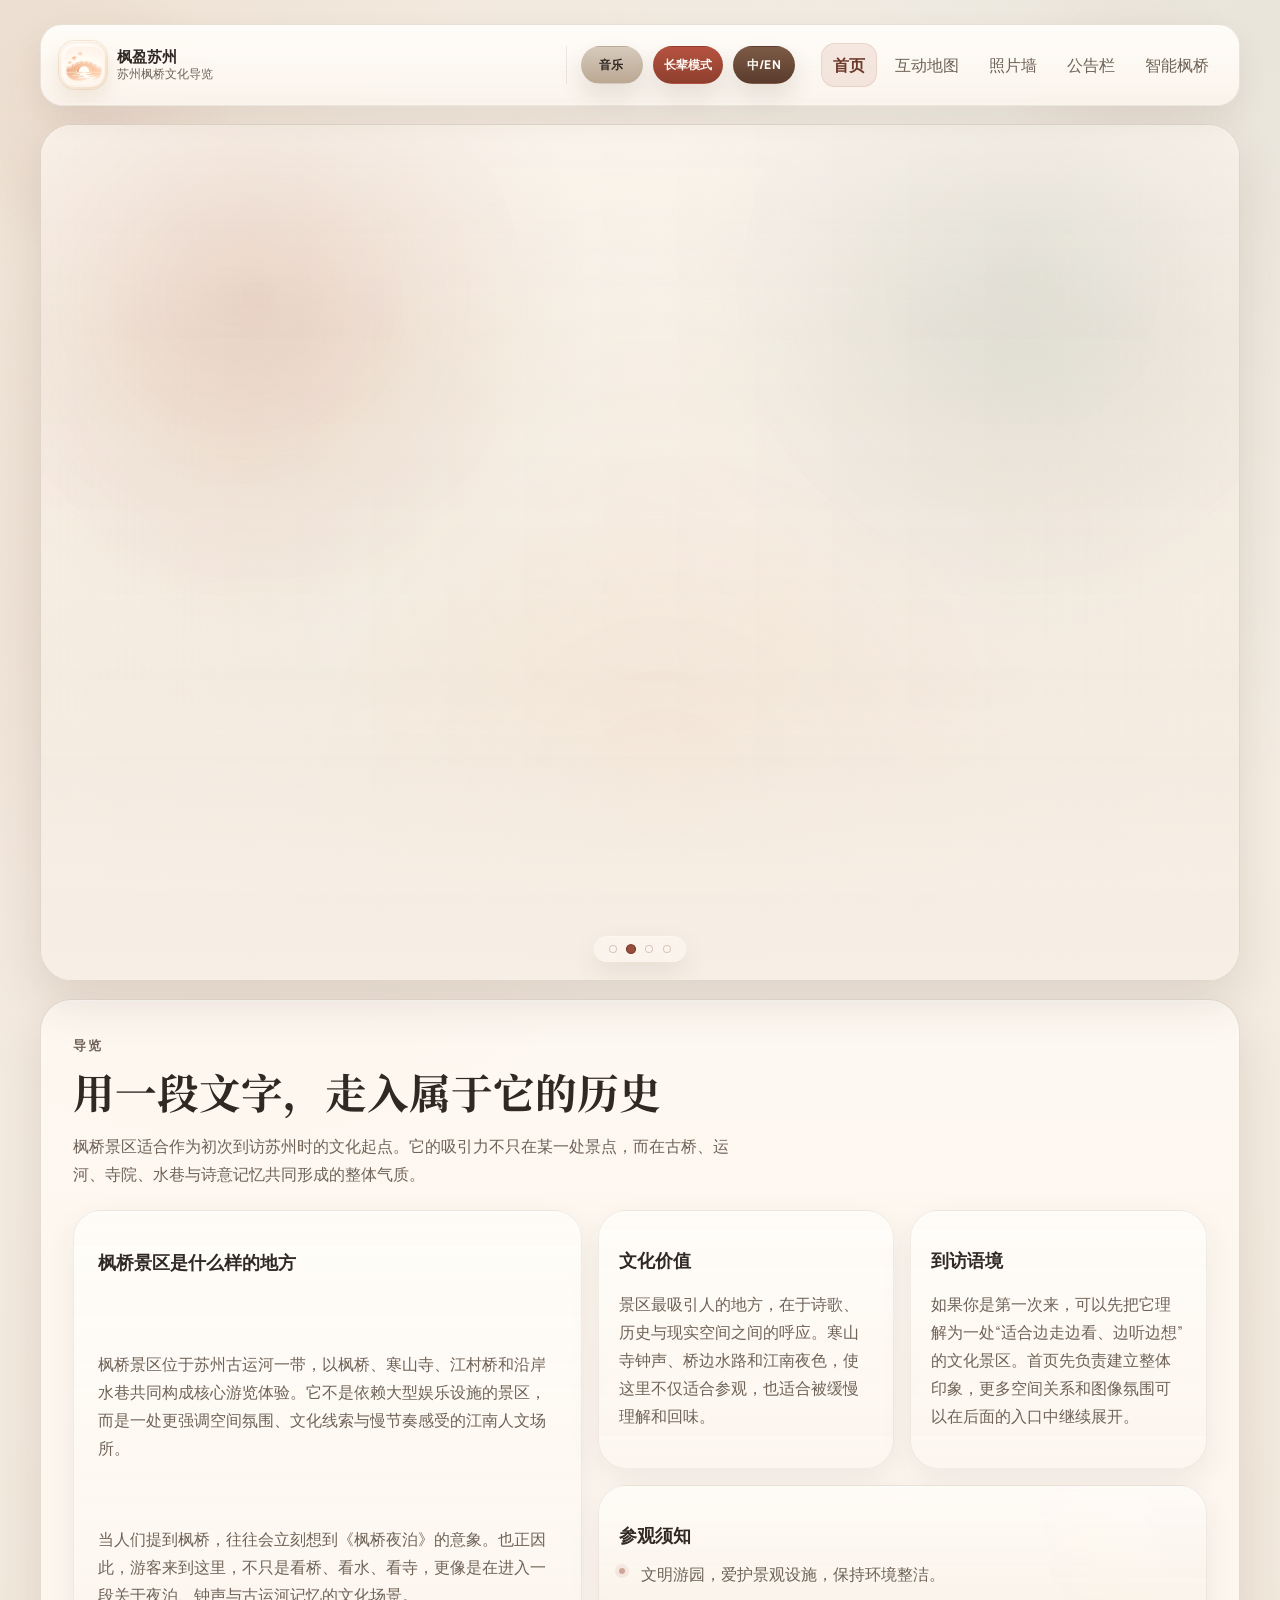
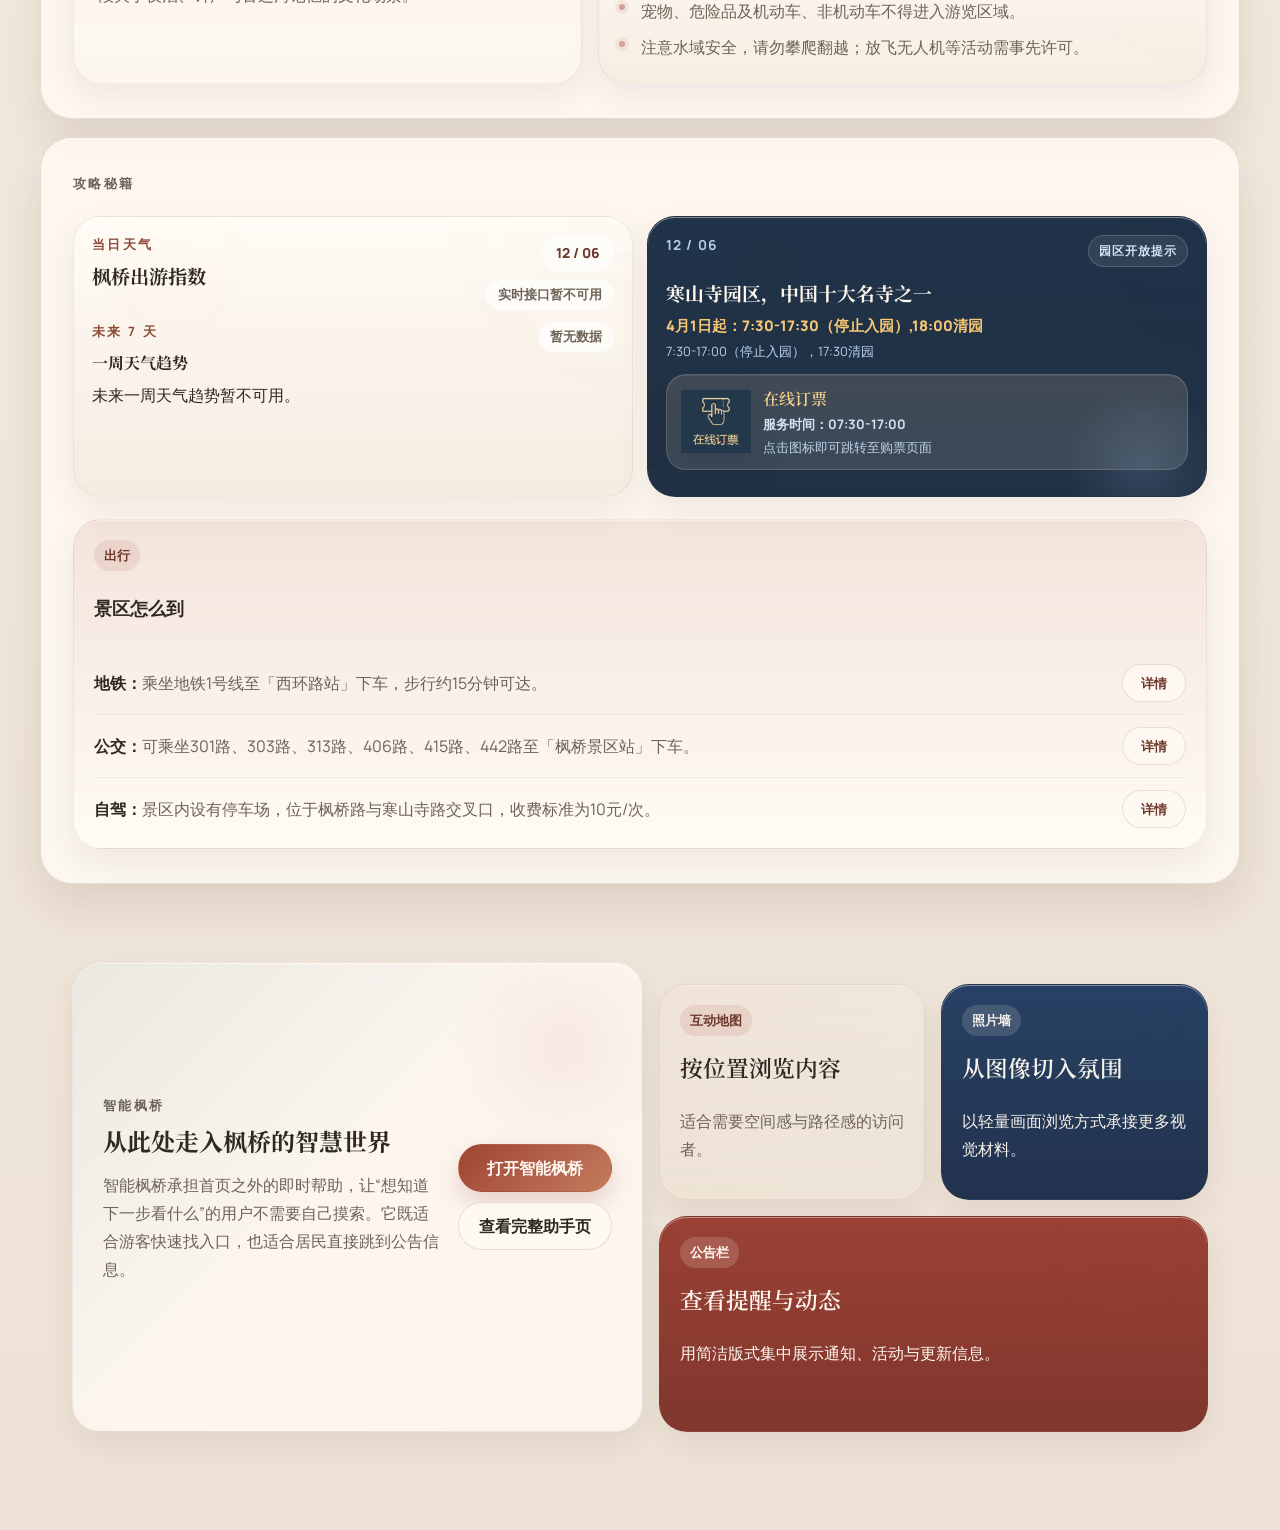
==== commit 93d39755: "Final_version_0.2: advanced FAQ agent & improvement of brand wall" ====
--- a/index.html
+++ b/index.html
@@ -76,12 +76,19 @@
 
     <main id="top">
       <section class="hero">
+        <div class="hero-background-soften" aria-hidden="true"></div>
         <div class="hero-background-marquee" aria-hidden="true">
           <figure class="hero-background-frame hero-background-frame-1"></figure>
           <figure class="hero-background-frame hero-background-frame-2"></figure>
           <figure class="hero-background-frame hero-background-frame-3"></figure>
           <figure class="hero-background-frame hero-background-frame-4"></figure>
         </div>
+        <div class="hero-indicators" aria-hidden="true">
+          <span class="hero-indicator-dot is-active"></span>
+          <span class="hero-indicator-dot"></span>
+          <span class="hero-indicator-dot"></span>
+          <span class="hero-indicator-dot"></span>
+        </div>
       </section>
 
       <section class="section section-guide" id="guide">
@@ -107,9 +114,10 @@
           </article>
           <article class="overview-card overview-card-notice">
             <h3 data-i18n="index.guide.notice.title">参观须知</h3>
+            <ul class="overview-note-list">
               <li data-i18n="index.guide.notice.item1">文明游园，爱护景观设施，保持环境整洁。</li>
-              <li data-i18n="index.guide.notice.item2">宠物、危险品及机动车、非机动车一般不得进入游览区域。</li>
-              <li data-i18n="index.guide.notice.item3">注意水域安全，不攀爬翻越；放飞无人机等活动需事先获得许可。</li>
+              <li data-i18n="index.guide.notice.item2">宠物、危险品及机动车、非机动车不得进入游览区域。</li>
+              <li data-i18n="index.guide.notice.item3">注意水域安全，请勿攀爬翻越；放飞无人机等活动需事先许可。</li>
             </ul>
           </article>
         </div>
@@ -222,9 +230,18 @@
             <span class="entry-tag" data-i18n="index.services.travel.tag">出行</span>
             <h3 data-i18n="index.services.travel.title">景区怎么到</h3>
             <div class="travel-list">
-              <p data-i18n-html="index.services.travel.metro"><strong>地铁：</strong>乘坐地铁1号线至「西环路站」下车，步行约15分钟可达。</p>
-              <p data-i18n-html="index.services.travel.bus"><strong>公交：</strong>可乘坐301路、303路、313路、406路、415路、442路至「枫桥景区站」下车。</p>
-              <p data-i18n-html="index.services.travel.drive"><strong>自驾：</strong>景区内设有停车场，位于枫桥路与寒山寺路交叉口，收费标准为10元/次。</p>
+              <div class="travel-item">
+                <p data-i18n-html="index.services.travel.metro"><strong>地铁：</strong>乘坐地铁1号线至「西环路站」下车，步行约15分钟可达。</p>
+                <button class="travel-detail-button" type="button" data-travel-detail-trigger="metro" data-i18n="index.services.travel.detail">详情</button>
+              </div>
+              <div class="travel-item">
+                <p data-i18n-html="index.services.travel.bus"><strong>公交：</strong>可乘坐301路、303路、313路、406路、415路、442路至「枫桥景区站」下车。</p>
+                <button class="travel-detail-button" type="button" data-travel-detail-trigger="bus" data-i18n="index.services.travel.detail">详情</button>
+              </div>
+              <div class="travel-item">
+                <p data-i18n-html="index.services.travel.drive"><strong>自驾：</strong>景区内设有停车场，位于枫桥路与寒山寺路交叉口，收费标准为10元/次。</p>
+                <button class="travel-detail-button" type="button" data-travel-detail-trigger="drive" data-i18n="index.services.travel.detail">详情</button>
+              </div>
             </div>
           </article>
         </div>
@@ -280,6 +297,20 @@
     </section>
   </div>
 
+  <div class="travel-detail-modal" id="travel-detail-modal" aria-hidden="true">
+    <div class="travel-detail-modal-backdrop" data-close-travel-modal="true"></div>
+    <section class="travel-detail-sheet" role="dialog" aria-modal="true" aria-labelledby="travel-detail-title">
+      <header class="travel-detail-sheet-header">
+        <div>
+          <p class="eyebrow" data-i18n="index.services.travel.modal.kicker">出行详情</p>
+          <h2 id="travel-detail-title">地铁路线详情</h2>
+        </div>
+        <button class="travel-detail-close" type="button" data-close-travel-modal="true" data-i18n="common.close" aria-label="关闭">关闭</button>
+      </header>
+      <div class="travel-detail-sheet-body" id="travel-detail-modal-root"></div>
+    </section>
+  </div>
+
   <script src="script.js"></script>
   <script src="smart-agent-data.js"></script>
   <script src="smart-agent.js"></script>
--- a/styles.css
+++ b/styles.css
@@ -118,6 +118,10 @@
   overflow: hidden;
 }
 
+body.travel-modal-open {
+  overflow: hidden;
+}
+
 .photo-upload-toast {
   position: fixed;
   top: 108px;
@@ -267,6 +271,7 @@
 }
 
 .site-header {
+  width: 100%;
   position: sticky;
   top: 12px;
   z-index: 20;
@@ -651,8 +656,8 @@
 }
 
 body.is-lang-en .smart-agent-hero h1 {
-  max-width: 14ch;
-  font-size: clamp(1.82rem, 5.8vw, 3.72rem);
+  max-width: 15ch;
+  font-size: clamp(1.78rem, 5.4vw, 3.48rem);
 }
 
 body.is-lang-en .section-heading h2,
@@ -685,8 +690,68 @@
 @media (max-width: 759px) {
   .hero {
     aspect-ratio: auto;
-    min-height: clamp(320px, 46svh, 500px);
-    max-height: 500px;
+    min-height: clamp(352px, 60svh, 520px);
+    max-height: none;
+  }
+
+  .hero::before {
+    background:
+      linear-gradient(180deg, rgba(255, 249, 243, 0.28) 0%, rgba(255, 247, 238, 0.04) 28%, rgba(249, 240, 229, 0.08) 72%, rgba(247, 239, 230, 0.56) 100%),
+      linear-gradient(90deg, rgba(250, 243, 235, 0.08) 0%, rgba(250, 243, 235, 0.02) 18%, rgba(250, 243, 235, 0.04) 82%, rgba(250, 243, 235, 0.08) 100%),
+      radial-gradient(circle at 16% 20%, rgba(192, 112, 86, 0.06), transparent 20%),
+      radial-gradient(circle at 84% 18%, rgba(121, 150, 135, 0.05), transparent 22%);
+  }
+
+  .hero::after {
+    height: 22%;
+    background:
+      linear-gradient(180deg, rgba(247, 239, 230, 0) 0%, rgba(247, 239, 230, 0.34) 54%, rgba(247, 239, 230, 0.82) 100%);
+  }
+
+  .hero-background-soften {
+    background:
+      radial-gradient(circle at 18% 18%, rgba(169, 102, 71, 0.24), transparent 24%),
+      radial-gradient(circle at 82% 18%, rgba(109, 133, 119, 0.22), transparent 24%),
+      radial-gradient(circle at 50% 84%, rgba(240, 221, 199, 0.48), transparent 38%),
+      linear-gradient(180deg, rgba(246, 238, 228, 0.98), rgba(237, 226, 214, 0.94));
+  }
+
+  .hero-background-frame {
+    inset: 16px 16px 20px;
+    border-radius: 24px;
+    background-position: center center;
+    background-size: contain;
+    filter: saturate(0.96) brightness(0.9) sepia(0.04);
+    box-shadow:
+      0 16px 36px rgba(88, 63, 46, 0.1),
+      inset 0 0 0 1px rgba(255, 247, 237, 0.22);
+  }
+
+  .hero-background-frame-1 {
+    background-position: center 44%;
+  }
+
+  .hero-background-frame-2 {
+    background-position: center 48%;
+  }
+
+  .hero-background-frame-3 {
+    background-position: center 46%;
+  }
+
+  .hero-background-frame-4 {
+    background-position: center 50%;
+  }
+
+  .hero-indicators {
+    bottom: 14px;
+    gap: 8px;
+    padding: 7px 12px;
+  }
+
+  .hero-indicator-dot {
+    width: 7px;
+    height: 7px;
   }
 
   .site-header-tools {
@@ -730,9 +795,122 @@
   .header-settings-panel {
     width: min(210px, calc(100vw - 28px));
   }
+
+  .overview-card-notice {
+    gap: 10px;
+  }
+
+  .overview-card-notice h3 {
+    margin-top: 2px;
+    line-height: 1.22;
+  }
+
+  .overview-note-list {
+    gap: 8px;
+  }
+
+  .overview-note-list li {
+    padding-left: 20px;
+    line-height: 1.58;
+  }
+
+  .overview-note-list li::before {
+    top: 0.4em;
+    left: 0;
+    width: 5px;
+    height: 5px;
+    box-shadow: 0 0 0 3px rgba(160, 68, 53, 0.08);
+  }
+
+  .travel-item {
+    grid-template-columns: minmax(0, 1fr) auto;
+    align-items: start;
+    column-gap: 12px;
+    row-gap: 0;
+  }
+
+  .travel-detail-button {
+    min-height: 36px;
+    min-width: 58px;
+    padding-inline: 11px;
+    font-size: 0.82rem;
+  }
+
+  .travel-detail-sheet-header h2 {
+    font-size: 1.18rem;
+  }
+
+  .travel-detail-sheet-body {
+    padding: 14px;
+  }
 }
 
 @media (max-width: 375px) {
+  .hero {
+    min-height: clamp(336px, 56svh, 468px);
+  }
+
+  .hero::after {
+    height: 20%;
+  }
+
+  .hero-background-frame {
+    inset: 14px 14px 18px;
+    border-radius: 22px;
+  }
+
+  .hero-indicators {
+    bottom: 12px;
+    gap: 7px;
+    padding: 6px 10px;
+  }
+
+  .hero-indicator-dot {
+    width: 6px;
+    height: 6px;
+  }
+
+  .overview-card-notice {
+    gap: 9px;
+  }
+
+  .overview-card-notice h3 {
+    font-size: 1.08rem;
+  }
+
+  .overview-note-list {
+    gap: 7px;
+  }
+
+  .overview-note-list li {
+    padding-left: 18px;
+    font-size: 0.96rem;
+    line-height: 1.54;
+  }
+
+  .overview-note-list li::before {
+    left: 0;
+    width: 5px;
+    height: 5px;
+    box-shadow: 0 0 0 2.5px rgba(160, 68, 53, 0.08);
+  }
+
+  .travel-item {
+    column-gap: 10px;
+    align-items: start;
+  }
+
+  .travel-list p {
+    padding-right: 2px;
+  }
+
+  .travel-detail-button {
+    min-height: 34px;
+    min-width: 54px;
+    padding-inline: 10px;
+    font-size: 0.78rem;
+  }
+
   .zoomable-controls {
     top: 10px;
     right: 10px;
@@ -797,6 +975,44 @@
 }
 
 @media (max-width: 360px) {
+  .hero {
+    min-height: clamp(320px, 54svh, 438px);
+  }
+
+  .hero-background-frame {
+    inset: 12px 12px 16px;
+    border-radius: 20px;
+  }
+
+  .hero-indicators {
+    bottom: 10px;
+    gap: 6px;
+    padding: 5px 9px;
+  }
+
+  .overview-note-list li {
+    padding-left: 17px;
+    line-height: 1.5;
+  }
+
+  .overview-note-list li::before {
+    top: 0.38em;
+    left: 0;
+    width: 4px;
+    height: 4px;
+    box-shadow: 0 0 0 2px rgba(160, 68, 53, 0.08);
+  }
+
+  .travel-item {
+    column-gap: 8px;
+  }
+
+  .travel-detail-button {
+    min-width: 50px;
+    padding-inline: 9px;
+    font-size: 0.76rem;
+  }
+
   .brand-copy strong {
     font-size: 0.88rem;
   }
@@ -923,6 +1139,7 @@
 }
 
 .hero {
+  width: 100%;
   position: relative;
   overflow: hidden;
   aspect-ratio: 7 / 5;
@@ -959,11 +1176,24 @@
   z-index: 1;
 }
 
+.hero-background-soften,
 .hero-background-marquee {
   position: absolute;
   inset: 0;
   overflow: hidden;
   z-index: 0;
+}
+
+.hero-background-soften {
+  background:
+    radial-gradient(circle at 18% 20%, rgba(166, 104, 72, 0.22), transparent 28%),
+    radial-gradient(circle at 82% 18%, rgba(114, 138, 121, 0.2), transparent 30%),
+    radial-gradient(circle at 52% 78%, rgba(233, 211, 186, 0.42), transparent 40%),
+    linear-gradient(180deg, rgba(247, 239, 230, 0.96), rgba(239, 228, 216, 0.92));
+  filter: saturate(1.02);
+}
+
+.hero-background-marquee {
   background:
     radial-gradient(circle at center, rgba(255, 252, 248, 0.05), transparent 64%),
     rgba(243, 233, 223, 0.1);
@@ -1001,6 +1231,45 @@
 .hero-background-frame-4 {
   animation-delay: 24s;
   background-image: url("images/homepage/bk4.jpg");
+}
+
+.hero-indicators {
+  position: absolute;
+  left: 50%;
+  bottom: 18px;
+  z-index: 2;
+  display: inline-flex;
+  align-items: center;
+  gap: 10px;
+  padding: 8px 14px;
+  border: 1px solid rgba(255, 248, 240, 0.5);
+  border-radius: 999px;
+  background: rgba(255, 250, 245, 0.44);
+  box-shadow: 0 10px 26px rgba(86, 60, 43, 0.1);
+  backdrop-filter: blur(8px);
+  transform: translateX(-50%);
+}
+
+.hero-indicator-dot {
+  width: 8px;
+  height: 8px;
+  border: 1px solid rgba(137, 95, 68, 0.42);
+  border-radius: 999px;
+  background: rgba(255, 248, 242, 0.68);
+  opacity: 0.72;
+  transform: scale(1);
+  transition:
+    transform 0.24s ease,
+    opacity 0.24s ease,
+    background-color 0.24s ease,
+    border-color 0.24s ease;
+}
+
+.hero-indicator-dot.is-active {
+  border-color: rgba(122, 57, 41, 0.88);
+  background: rgba(145, 69, 50, 0.94);
+  opacity: 1;
+  transform: scale(1.28);
 }
 
 @keyframes hero-background-fade {
@@ -1598,7 +1867,7 @@
 
 .overview-note-list li {
   position: relative;
-  padding-left: 16px;
+  padding-left: 22px;
   color: var(--muted);
   line-height: 1.66;
 }
@@ -1606,7 +1875,7 @@
 .overview-note-list li::before {
   content: "";
   position: absolute;
-  top: 0.72em;
+  top: 0.42em;
   left: 0;
   width: 6px;
   height: 6px;
@@ -1621,19 +1890,51 @@
   margin-top: 14px;
 }
 
-.travel-list p {
-  margin: 0;
+.travel-item {
+  display: grid;
+  grid-template-columns: minmax(0, 1fr) auto;
+  align-items: center;
+  column-gap: 16px;
+  row-gap: 0;
   padding-top: 12px;
   border-top: 1px solid rgba(74, 57, 45, 0.08);
 }
 
-.travel-list p:first-child {
+.travel-item:first-child {
   padding-top: 0;
   border-top: 0;
 }
 
+.travel-list p {
+  margin: 0;
+  min-width: 0;
+  padding-right: 4px;
+}
+
 .travel-list strong {
   color: var(--ink);
+}
+
+.travel-detail-button {
+  justify-self: end;
+  align-self: center;
+  flex-shrink: 0;
+  min-height: 38px;
+  min-width: 64px;
+  padding: 0 12px;
+  border: 1px solid rgba(140, 74, 55, 0.16);
+  border-radius: 999px;
+  background: rgba(255, 250, 245, 0.84);
+  color: var(--accent-deep);
+  font: inherit;
+  font-size: 0.84rem;
+  font-weight: 700;
+}
+
+.travel-detail-button:hover,
+.travel-detail-button:focus-visible {
+  background: rgba(255, 245, 235, 0.98);
+  transform: translateY(-1px);
 }
 
 .services-grid {
@@ -3969,6 +4270,25 @@
   font-size: 1rem;
 }
 
+.notice-detail-link {
+  display: inline-flex;
+  align-items: center;
+  width: fit-content;
+  min-height: 40px;
+  padding: 0 14px;
+  border-radius: 999px;
+  border: 1px solid rgba(140, 74, 55, 0.16);
+  background: rgba(255, 250, 245, 0.84);
+  color: var(--accent-deep);
+  font-weight: 700;
+}
+
+.notice-detail-link:hover,
+.notice-detail-link:focus-visible {
+  background: rgba(255, 245, 235, 0.98);
+  transform: translateY(-1px);
+}
+
 .agent-entry-actions {
   display: grid;
   gap: 10px;
@@ -4017,11 +4337,16 @@
   z-index: 1;
 }
 
+.smart-agent-copy {
+  display: grid;
+  align-content: end;
+}
+
 .smart-agent-hero h1 {
   margin: 0;
-  max-width: 12ch;
+  max-width: 11.2ch;
   font-family: "Noto Serif SC", serif;
-  font-size: clamp(2.05rem, 8vw, 4.4rem);
+  font-size: clamp(1.98rem, 7.4vw, 4.02rem);
   line-height: 1.16;
 }
 
@@ -4060,6 +4385,7 @@
 
 .assistant-actions-panel,
 .assistant-response-card,
+.assistant-chat-panel,
 .assistant-sheet {
   border: 1px solid rgba(74, 57, 45, 0.08);
   border-radius: 28px;
@@ -4069,6 +4395,8 @@
 }
 
 .assistant-actions-panel {
+  display: grid;
+  gap: 18px;
   padding: 20px;
 }
 
@@ -4076,6 +4404,87 @@
 .assistant-response-card h3 {
   margin: 0;
   font-size: 1.06rem;
+}
+
+.assistant-block-head {
+  display: flex;
+  align-items: center;
+  justify-content: space-between;
+  gap: 12px;
+}
+
+.assistant-category-block,
+.assistant-hot-section,
+.assistant-suggestion-section {
+  display: grid;
+  gap: 12px;
+}
+
+.assistant-category-bar {
+  display: flex;
+  flex-wrap: wrap;
+  gap: 10px;
+}
+
+.assistant-category-chip,
+.assistant-suggested-chip {
+  min-height: 40px;
+  padding: 0 14px;
+  border: 1px solid rgba(143, 95, 63, 0.12);
+  border-radius: 999px;
+  background:
+    linear-gradient(180deg, rgba(255, 250, 244, 0.94), rgba(248, 240, 231, 0.9)),
+    rgba(255, 249, 242, 0.92);
+  color: var(--ink);
+  font: inherit;
+  font-size: 0.92rem;
+  font-weight: 700;
+}
+
+.assistant-category-chip.is-active {
+  border-color: rgba(167, 85, 62, 0.26);
+  background:
+    linear-gradient(180deg, rgba(192, 91, 61, 0.2), rgba(167, 85, 62, 0.12)),
+    rgba(255, 248, 243, 0.96);
+  color: #8f3f2b;
+}
+
+.assistant-hot-list {
+  display: grid;
+  gap: 10px;
+}
+
+.assistant-hot-card {
+  display: grid;
+  gap: 8px;
+  justify-items: start;
+  min-height: 76px;
+  padding: 14px 16px;
+  border: 1px solid rgba(143, 95, 63, 0.12);
+  border-radius: 18px;
+  background:
+    linear-gradient(180deg, rgba(255, 251, 246, 0.96), rgba(248, 240, 231, 0.92)),
+    rgba(255, 249, 242, 0.92);
+  color: var(--ink);
+  text-align: left;
+}
+
+.assistant-hot-card-tag,
+.assistant-answer-tag {
+  display: inline-flex;
+  align-items: center;
+  min-height: 28px;
+  padding: 0 10px;
+  border-radius: 999px;
+  background: rgba(167, 85, 62, 0.1);
+  color: var(--accent-deep);
+  font-size: 0.76rem;
+  font-weight: 800;
+}
+
+.assistant-hot-card strong {
+  font-size: 0.98rem;
+  line-height: 1.55;
 }
 
 .assistant-quick-grid {
@@ -4117,7 +4526,6 @@
 .assistant-input-form {
   display: grid;
   gap: 10px;
-  margin-top: 16px;
 }
 
 .assistant-input-label {
@@ -4149,6 +4557,81 @@
   padding: 20px;
 }
 
+.assistant-chat-panel {
+  min-height: 100%;
+  padding: 20px;
+}
+
+.assistant-chat-thread {
+  display: grid;
+  gap: 14px;
+  align-content: start;
+  min-height: 280px;
+  max-height: 720px;
+  overflow-y: auto;
+  overscroll-behavior: contain;
+  padding-right: 4px;
+}
+
+.assistant-message {
+  display: grid;
+  gap: 10px;
+  max-width: min(100%, 640px);
+  padding: 16px 18px;
+  border-radius: 22px;
+  border: 1px solid rgba(74, 57, 45, 0.08);
+}
+
+.assistant-message-user {
+  justify-self: end;
+  background: rgba(167, 85, 62, 0.1);
+}
+
+.assistant-message-bot {
+  justify-self: start;
+  background:
+    linear-gradient(180deg, rgba(255, 252, 248, 0.98), rgba(248, 241, 233, 0.94)),
+    rgba(255, 250, 244, 0.96);
+}
+
+.assistant-message-role {
+  margin: 0;
+  color: var(--accent-deep);
+  font-size: 0.8rem;
+  font-weight: 800;
+}
+
+.assistant-message-bot h3 {
+  margin: 0;
+  font-size: 1.04rem;
+}
+
+.assistant-message-text {
+  margin: 0;
+  color: var(--muted);
+  line-height: 1.72;
+}
+
+.assistant-message-meta,
+.assistant-message-links,
+.assistant-message-suggestions {
+  display: grid;
+  gap: 10px;
+}
+
+.assistant-message-subtitle {
+  margin: 0;
+  color: var(--ink);
+  font-size: 0.84rem;
+  font-weight: 800;
+}
+
+.assistant-suggested-list {
+  display: flex;
+  flex-wrap: wrap;
+  gap: 10px;
+}
+
 .assistant-response-kicker {
   margin: 0 0 8px;
   color: var(--accent-deep);
@@ -4175,6 +4658,19 @@
   color: var(--ink);
   font-size: 0.86rem;
   font-weight: 700;
+}
+
+.assistant-hot-card:hover,
+.assistant-hot-card:focus-visible,
+.assistant-category-chip:hover,
+.assistant-category-chip:focus-visible,
+.assistant-suggested-chip:hover,
+.assistant-suggested-chip:focus-visible {
+  border-color: rgba(167, 85, 62, 0.28);
+  background: rgba(167, 85, 62, 0.12);
+  color: #8f3f2b;
+  outline: none;
+  transform: translateY(-1px);
 }
 
 .assistant-modal {
@@ -4257,6 +4753,140 @@
   overscroll-behavior: contain;
   -webkit-overflow-scrolling: touch;
   padding: 16px;
+}
+
+.travel-detail-modal {
+  position: fixed;
+  inset: 0;
+  z-index: 69;
+  display: grid;
+  align-items: end;
+  opacity: 0;
+  pointer-events: none;
+  transition: opacity 0.28s ease;
+}
+
+.travel-detail-modal.is-open {
+  opacity: 1;
+  pointer-events: auto;
+}
+
+.travel-detail-modal-backdrop {
+  position: absolute;
+  inset: 0;
+  background: rgba(44, 36, 30, 0.28);
+  backdrop-filter: blur(5px);
+}
+
+.travel-detail-sheet {
+  position: relative;
+  z-index: 1;
+  display: grid;
+  grid-template-rows: auto minmax(0, 1fr);
+  gap: 0;
+  max-height: 82vh;
+  overflow: hidden;
+  border-radius: 28px 28px 0 0;
+  background:
+    linear-gradient(180deg, rgba(252, 248, 242, 1), rgba(247, 239, 231, 1)),
+    #fbf7f1;
+  transform: translateY(28px);
+  transition: transform 0.28s ease;
+  box-shadow: 0 -12px 34px rgba(39, 28, 20, 0.18);
+}
+
+.travel-detail-modal.is-open .travel-detail-sheet {
+  transform: translateY(0);
+}
+
+.travel-detail-sheet-header {
+  display: flex;
+  align-items: center;
+  justify-content: space-between;
+  gap: 12px;
+  padding: 14px 16px;
+  border-bottom: 1px solid rgba(74, 57, 45, 0.08);
+  background:
+    linear-gradient(180deg, rgba(252, 248, 242, 0.98), rgba(247, 239, 231, 0.96)),
+    rgba(251, 247, 241, 0.96);
+}
+
+.travel-detail-sheet-header h2 {
+  margin: 0;
+  font-family: "Noto Serif SC", serif;
+  font-size: 1.3rem;
+  line-height: 1.24;
+}
+
+.travel-detail-close {
+  min-height: 42px;
+  padding: 0 16px;
+  border: 0;
+  border-radius: 999px;
+  background: rgba(239, 229, 215, 0.9);
+  color: var(--ink);
+  font: inherit;
+  font-weight: 700;
+}
+
+.travel-detail-sheet-body {
+  min-height: 0;
+  overflow-y: auto;
+  overscroll-behavior: contain;
+  -webkit-overflow-scrolling: touch;
+  padding: 16px;
+}
+
+.travel-detail-content {
+  display: grid;
+  gap: 14px;
+}
+
+.travel-detail-summary {
+  margin: 0;
+  color: var(--muted);
+  line-height: 1.68;
+}
+
+.travel-detail-steps {
+  display: grid;
+  gap: 10px;
+  margin: 0;
+  padding: 0;
+  list-style: none;
+}
+
+.travel-detail-steps li {
+  display: grid;
+  grid-template-columns: auto 1fr;
+  align-items: start;
+  gap: 10px;
+  padding: 12px 0 0;
+  border-top: 1px solid rgba(74, 57, 45, 0.08);
+  color: var(--muted);
+  line-height: 1.66;
+}
+
+.travel-detail-steps li:first-child {
+  padding-top: 0;
+  border-top: 0;
+}
+
+.travel-detail-step-index {
+  display: inline-flex;
+  align-items: center;
+  justify-content: center;
+  min-width: 26px;
+  min-height: 26px;
+  border-radius: 999px;
+  background: rgba(160, 68, 53, 0.12);
+  color: var(--accent-deep);
+  font-size: 0.8rem;
+  font-weight: 800;
+}
+
+.travel-detail-steps p {
+  margin: 0;
 }
 
 
@@ -4454,7 +5084,7 @@
   .smart-agent-hero {
     grid-template-columns: minmax(0, 1.2fr) minmax(320px, 0.82fr);
     align-items: end;
-    min-height: 64vh;
+    min-height: 62vh;
     padding: 42px;
   }
 
@@ -4514,6 +5144,10 @@
   .assistant-layout {
     grid-template-columns: minmax(320px, 0.8fr) minmax(0, 1fr);
     align-items: start;
+  }
+
+  .assistant-chat-thread {
+    min-height: 420px;
   }
 
   .assistant-input-row {
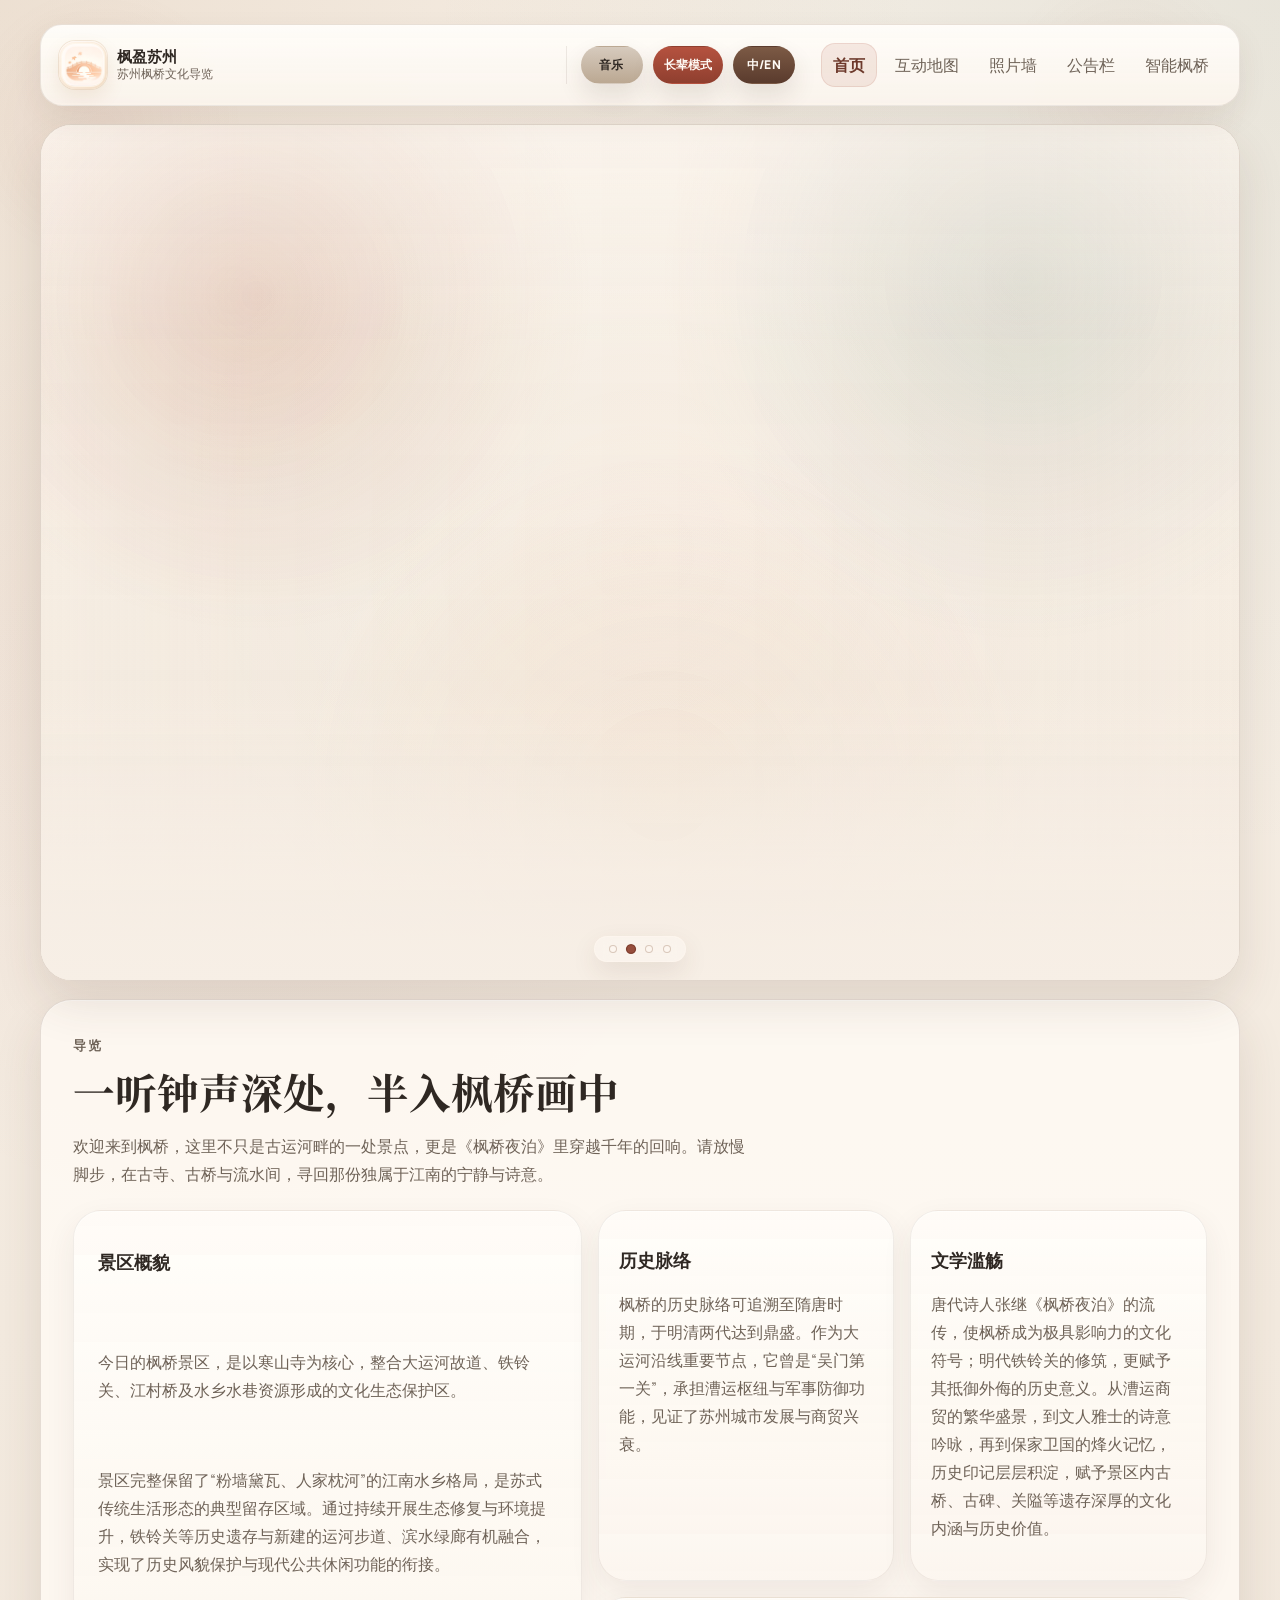
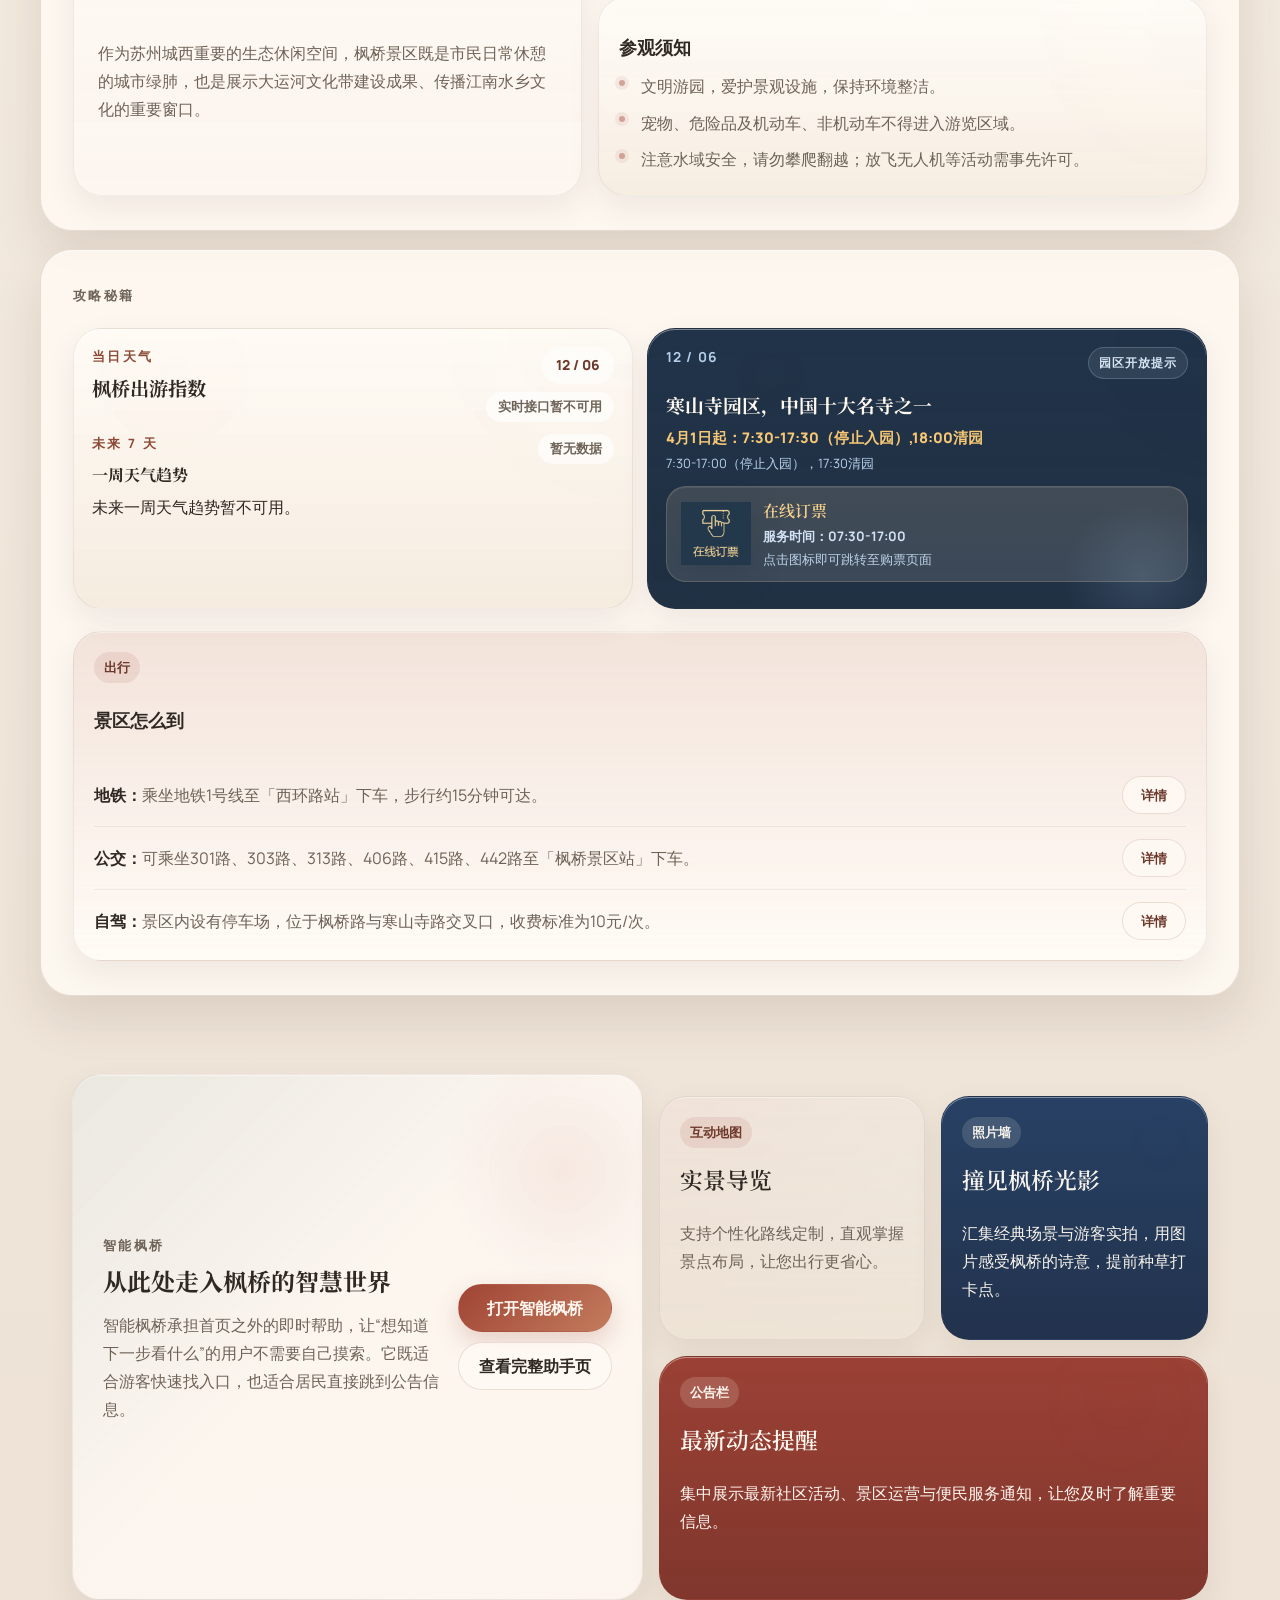
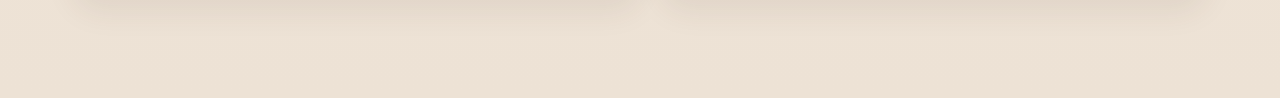
==== commit f29d4cb7: "Final_version_1.0" ====
--- a/index.html
+++ b/index.html
@@ -94,23 +94,24 @@
       <section class="section section-guide" id="guide">
         <div class="section-heading">
           <p class="eyebrow" data-i18n="index.guide.eyebrow">导览</p>
-          <h2 data-i18n="index.guide.title">先用一段文字，走进枫桥景区的历史印象</h2>
-          <p data-i18n="index.guide.summary">枫桥景区适合作为初次到访苏州时的文化起点。它的吸引力不只在某一处景点，而在古桥、运河、寺院、水巷与诗意记忆共同形成的整体气质。</p>
+          <h2 data-i18n="index.guide.title">一听钟声深处，半入枫桥画中</h2>
+          <p data-i18n="index.guide.summary">欢迎来到枫桥，这里不只是古运河畔的一处景点，更是《枫桥夜泊》里穿越千年的回响。请放慢脚步，在古寺、古桥与流水间，寻回那份独属于江南的宁静与诗意</p>
         </div>
 
         <div class="overview-grid">
           <article class="overview-card overview-card-primary">
-            <h3 data-i18n="index.guide.card1.title">枫桥景区是什么样的地方</h3>
-            <p data-i18n="index.guide.card1.p1">枫桥景区位于苏州古运河一带，以枫桥、寒山寺、江村桥和沿岸水巷共同构成核心游览体验。它不是依赖大型娱乐设施的景区，而是一处更强调空间氛围、文化线索与慢节奏感受的江南人文场所。</p>
-            <p data-i18n="index.guide.card1.p2">当人们提到枫桥，往往会立刻想到《枫桥夜泊》的意象。也正因此，游客来到这里，不只是看桥、看水、看寺，更像是在进入一段关于夜泊、钟声与古运河记忆的文化场景。</p>
+            <h3 data-i18n="index.guide.card1.title">景区概貌</h3>
+            <p data-i18n="index.guide.card1.p1">今日的枫桥景区，是以寒山寺为核心，整合大运河故道、铁铃关、江村桥及水乡水巷资源形成的文化生态保护区。</p>
+            <p data-i18n="index.guide.card1.p2">景区完整保留了 “粉墙黛瓦、人家枕河” 的江南水乡格局，是苏式传统生活形态的典型留存区域。通过持续开展生态修复与环境提升，铁铃关等历史遗存与新建的运河步道、滨水绿廊有机融合，实现了历史风貌保护与现代公共休闲功能的衔接。</p>
+            <p data-i18n="index.guide.card1.p3">作为苏州城西重要的生态休闲空间，枫桥景区既是市民日常休憩的城市绿肺，也是展示大运河文化带建设成果、传播江南水乡文化的重要窗口。</p>
           </article>
           <article class="overview-card">
-            <h3 data-i18n="index.guide.card2.title">文化价值</h3>
-            <p data-i18n="index.guide.card2.p">景区最吸引人的地方，在于诗歌、历史与现实空间之间的呼应。寒山寺钟声、桥边水路和江南夜色，使这里不仅适合参观，也适合被缓慢理解和回味。</p>
+            <h3 data-i18n="index.guide.card2.title">历史脉络</h3>
+            <p data-i18n="index.guide.card2.p">枫桥的历史脉络可追溯至隋唐时期，于明清两代达到鼎盛。作为大运河沿线重要节点，它曾是 “吴门第一关”，承担漕运枢纽与军事防御功能，见证了苏州城市发展与商贸兴衰。</p>
           </article>
           <article class="overview-card">
-            <h3 data-i18n="index.guide.card3.title">到访语境</h3>
-            <p data-i18n="index.guide.card3.p">如果你是第一次来，可以先把它理解为一处“适合边走边看、边听边想”的文化景区。首页先负责建立整体印象，更多空间关系和图像氛围可以在后面的入口中继续展开。</p>
+            <h3 data-i18n="index.guide.card3.title">文学滥觞</h3>
+            <p data-i18n="index.guide.card3.p">唐代诗人张继《枫桥夜泊》的流传，使枫桥成为极具影响力的文化符号；明代铁铃关的修筑，更赋予其抵御外侮的历史意义。从漕运商贸的繁华盛景，到文人雅士的诗意吟咏，再到保家卫国的烽火记忆，历史印记层层积淀，赋予景区内古桥、古碑、关隘等遗存深厚的文化内涵与历史价值。</p>
           </article>
           <article class="overview-card overview-card-notice">
             <h3 data-i18n="index.guide.notice.title">参观须知</h3>
@@ -264,18 +265,18 @@
           <div class="entry-grid">
             <a class="entry-card" href="interactive-map.html">
               <span class="entry-tag" data-i18n="index.entries.map.tag">互动地图</span>
-              <h3 data-i18n="index.entries.map.title">按位置浏览内容</h3>
-              <p data-i18n="index.entries.map.p">适合需要空间感与路径感的访问者。</p>
+              <h3 data-i18n="index.entries.map.title">实景导览</h3>
+              <p data-i18n="index.entries.map.p">支持个性化路线定制，直观掌握景点布局，让您出行更省心。</p>
             </a>
             <a class="entry-card entry-card-photo" href="photo-wall.html">
               <span class="entry-tag" data-i18n="index.entries.photo.tag">照片墙</span>
-              <h3 data-i18n="index.entries.photo.title">从图像切入氛围</h3>
-              <p data-i18n="index.entries.photo.p">以轻量画面浏览方式承接更多视觉材料。</p>
+              <h3 data-i18n="index.entries.photo.title">撞见枫桥光影</h3>
+              <p data-i18n="index.entries.photo.p">汇集经典场景与游客实拍，用图片感受枫桥的诗意，提前种草打卡点。</p>
             </a>
             <a class="entry-card entry-card-notice" href="notice-board.html">
               <span class="entry-tag" data-i18n="index.entries.notice.tag">公告栏</span>
-              <h3 data-i18n="index.entries.notice.title">查看提醒与动态</h3>
-              <p data-i18n="index.entries.notice.p">用简洁版式集中展示通知、活动与更新信息。</p>
+              <h3 data-i18n="index.entries.notice.title">最新动态提醒</h3>
+              <p data-i18n="index.entries.notice.p">集中展示最新社区活动、景区运营与便民服务通知，让您及时了解重要信息。</p>
             </a>
           </div>
         </div>
--- a/styles.css
+++ b/styles.css
@@ -656,8 +656,8 @@
 }
 
 body.is-lang-en .smart-agent-hero h1 {
-  max-width: 15ch;
-  font-size: clamp(1.78rem, 5.4vw, 3.48rem);
+  max-width: 13.5ch;
+  font-size: clamp(1.72rem, 5vw, 3.2rem);
 }
 
 body.is-lang-en .section-heading h2,
@@ -688,6 +688,33 @@
 }
 
 @media (max-width: 759px) {
+  .smart-agent-hero {
+    min-height: auto;
+    padding: 26px 20px;
+  }
+
+  .smart-agent-copy {
+    gap: 12px;
+    max-width: none;
+  }
+
+  .smart-agent-copy .eyebrow {
+    letter-spacing: 0.13em;
+    font-size: 0.86rem;
+  }
+
+  .smart-agent-hero h1 {
+    max-width: 9.6ch;
+    font-size: clamp(1.92rem, 9vw, 3.18rem);
+    line-height: 1.12;
+  }
+
+  .smart-agent-copy .hero-summary {
+    max-width: 30rem;
+    font-size: 0.98rem;
+    line-height: 1.68;
+  }
+
   .hero {
     aspect-ratio: auto;
     min-height: clamp(352px, 60svh, 520px);
@@ -846,6 +873,24 @@
 }
 
 @media (max-width: 375px) {
+  .smart-agent-hero {
+    padding: 24px 18px;
+  }
+
+  .smart-agent-copy .eyebrow {
+    font-size: 0.8rem;
+  }
+
+  .smart-agent-hero h1 {
+    max-width: 9.2ch;
+    font-size: clamp(1.78rem, 8.6vw, 2.72rem);
+  }
+
+  .smart-agent-copy .hero-summary {
+    font-size: 0.94rem;
+    line-height: 1.62;
+  }
+
   .hero {
     min-height: clamp(336px, 56svh, 468px);
   }
@@ -975,6 +1020,19 @@
 }
 
 @media (max-width: 360px) {
+  .smart-agent-hero {
+    padding: 22px 16px;
+  }
+
+  .smart-agent-hero h1 {
+    max-width: 8.8ch;
+    font-size: clamp(1.66rem, 8.2vw, 2.46rem);
+  }
+
+  .smart-agent-copy .hero-summary {
+    font-size: 0.91rem;
+  }
+
   .hero {
     min-height: clamp(320px, 54svh, 438px);
   }
@@ -3139,11 +3197,26 @@
     rgba(255, 251, 245, 0.92);
 }
 
+.map-surface.is-touch-locked {
+  touch-action: pan-y;
+}
+
+.map-surface.is-two-finger-active {
+  touch-action: none;
+}
+
+.map-surface.is-loading {
+  background:
+    linear-gradient(180deg, rgba(250, 244, 236, 0.98), rgba(240, 231, 218, 0.97)),
+    radial-gradient(circle at 84% 14%, rgba(181, 82, 63, 0.06), transparent 14%),
+    rgba(255, 251, 245, 0.94);
+}
+
 .map-surface-status {
   position: absolute;
   top: 14px;
   left: 14px;
-  z-index: 3;
+  z-index: 4;
   max-width: min(360px, calc(100% - 28px));
   padding: 10px 14px;
   border-radius: 999px;
@@ -3155,18 +3228,32 @@
   backdrop-filter: blur(10px);
 }
 
+.map-surface-loading,
 .amap-container,
 .map-surface-fallback {
   position: absolute;
   inset: 0;
 }
 
+.map-surface-loading {
+  z-index: 2;
+  display: grid;
+  place-items: center;
+  padding: 24px;
+  background:
+    linear-gradient(180deg, rgba(250, 244, 236, 0.88), rgba(242, 232, 220, 0.92)),
+    radial-gradient(circle at 84% 16%, rgba(181, 82, 63, 0.08), transparent 18%);
+  transition: opacity 0.34s ease, visibility 0.34s ease;
+}
+
 .amap-container {
   z-index: 1;
+  opacity: 0;
+  transition: opacity 0.42s ease;
 }
 
 .map-surface-fallback {
-  z-index: 2;
+  z-index: 3;
   display: grid;
   place-items: center;
   padding: 24px;
@@ -3179,6 +3266,18 @@
   display: none !important;
 }
 
+.map-surface.is-map-ready .amap-container {
+  opacity: 1;
+}
+
+.map-surface.is-map-ready .map-surface-loading,
+.map-surface.is-map-failed .map-surface-loading {
+  opacity: 0;
+  visibility: hidden;
+  pointer-events: none;
+}
+
+.map-loading-card,
 .map-fallback-card {
   width: min(420px, 100%);
   padding: 22px 20px;
@@ -3192,12 +3291,14 @@
     var(--shadow-soft);
 }
 
+.map-loading-card h3,
 .map-fallback-card h3 {
   margin: 0;
   font-family: "Noto Serif SC", serif;
   font-size: 1.3rem;
 }
 
+.map-loading-card p:last-child,
 .map-fallback-card p:last-child {
   margin-bottom: 0;
   color: var(--muted);
@@ -4331,23 +4432,25 @@
   pointer-events: none;
 }
 
-.smart-agent-copy,
-.smart-agent-panel {
+.smart-agent-copy {
   position: relative;
   z-index: 1;
-}
-
-.smart-agent-copy {
   display: grid;
   align-content: end;
+  gap: 16px;
+  max-width: 780px;
+}
+
+.smart-agent-copy .eyebrow {
+  letter-spacing: 0.16em;
 }
 
 .smart-agent-hero h1 {
   margin: 0;
-  max-width: 11.2ch;
+  max-width: 10.2ch;
   font-family: "Noto Serif SC", serif;
-  font-size: clamp(1.98rem, 7.4vw, 4.02rem);
-  line-height: 1.16;
+  font-size: clamp(2.18rem, 7vw, 4.42rem);
+  line-height: 1.1;
 }
 
 .smart-agent-hero h1 span {
@@ -4355,9 +4458,9 @@
   color: var(--accent-deep);
 }
 
-.smart-agent-panel {
-  display: grid;
-  gap: 14px;
+.smart-agent-copy .hero-summary {
+  max-width: 42rem;
+  margin: 0;
 }
 
 .assistant-shell {
@@ -5082,10 +5185,10 @@
   }
 
   .smart-agent-hero {
-    grid-template-columns: minmax(0, 1.2fr) minmax(320px, 0.82fr);
-    align-items: end;
-    min-height: 62vh;
-    padding: 42px;
+    grid-template-columns: minmax(0, 1fr);
+    align-items: stretch;
+    min-height: 52vh;
+    padding: 40px 42px;
   }
 
   .upload-heading {
@@ -5247,61 +5350,3 @@
   }
 }
 
-
-
-
-
-.smart-agent-panel {
-  align-self: stretch;
-}
-.smart-agent-directions-card {
-  display: grid;
-  gap: 18px;
-  min-height: 100%;
-  padding: 22px 22px 20px;
-  border: 1px solid rgba(74, 57, 45, 0.08);
-  border-radius: 28px;
-  background:
-    linear-gradient(180deg, rgba(255, 253, 249, 0.92), rgba(250, 244, 237, 0.86)),
-    rgba(255, 252, 248, 0.9);
-  box-shadow:
-    inset 0 1px 0 rgba(255, 255, 255, 0.42),
-    var(--shadow-soft);
-  align-content: start;
-}
-.smart-agent-directions-head {
-  display: grid;
-  gap: 8px;
-}
-.smart-agent-directions-card h2 {
-  margin: 0;
-  font-family: "Noto Serif SC", serif;
-  font-size: clamp(1.18rem, 2.8vw, 1.72rem);
-  line-height: 1.26;
-}
-.smart-agent-directions-head p,
-.smart-agent-direction-item p {
-  margin: 0;
-  color: var(--muted);
-  line-height: 1.72;
-}
-.smart-agent-direction-list {
-  display: grid;
-  gap: 12px;
-}
-.smart-agent-direction-item {
-  display: grid;
-  gap: 6px;
-  padding: 14px 0 0;
-  border-top: 1px solid rgba(74, 57, 45, 0.08);
-}
-.smart-agent-direction-item:first-child {
-  padding-top: 0;
-  border-top: 0;
-}
-.smart-agent-direction-item h3 {
-  margin: 0;
-  font-size: 1.04rem;
-}
-
-
